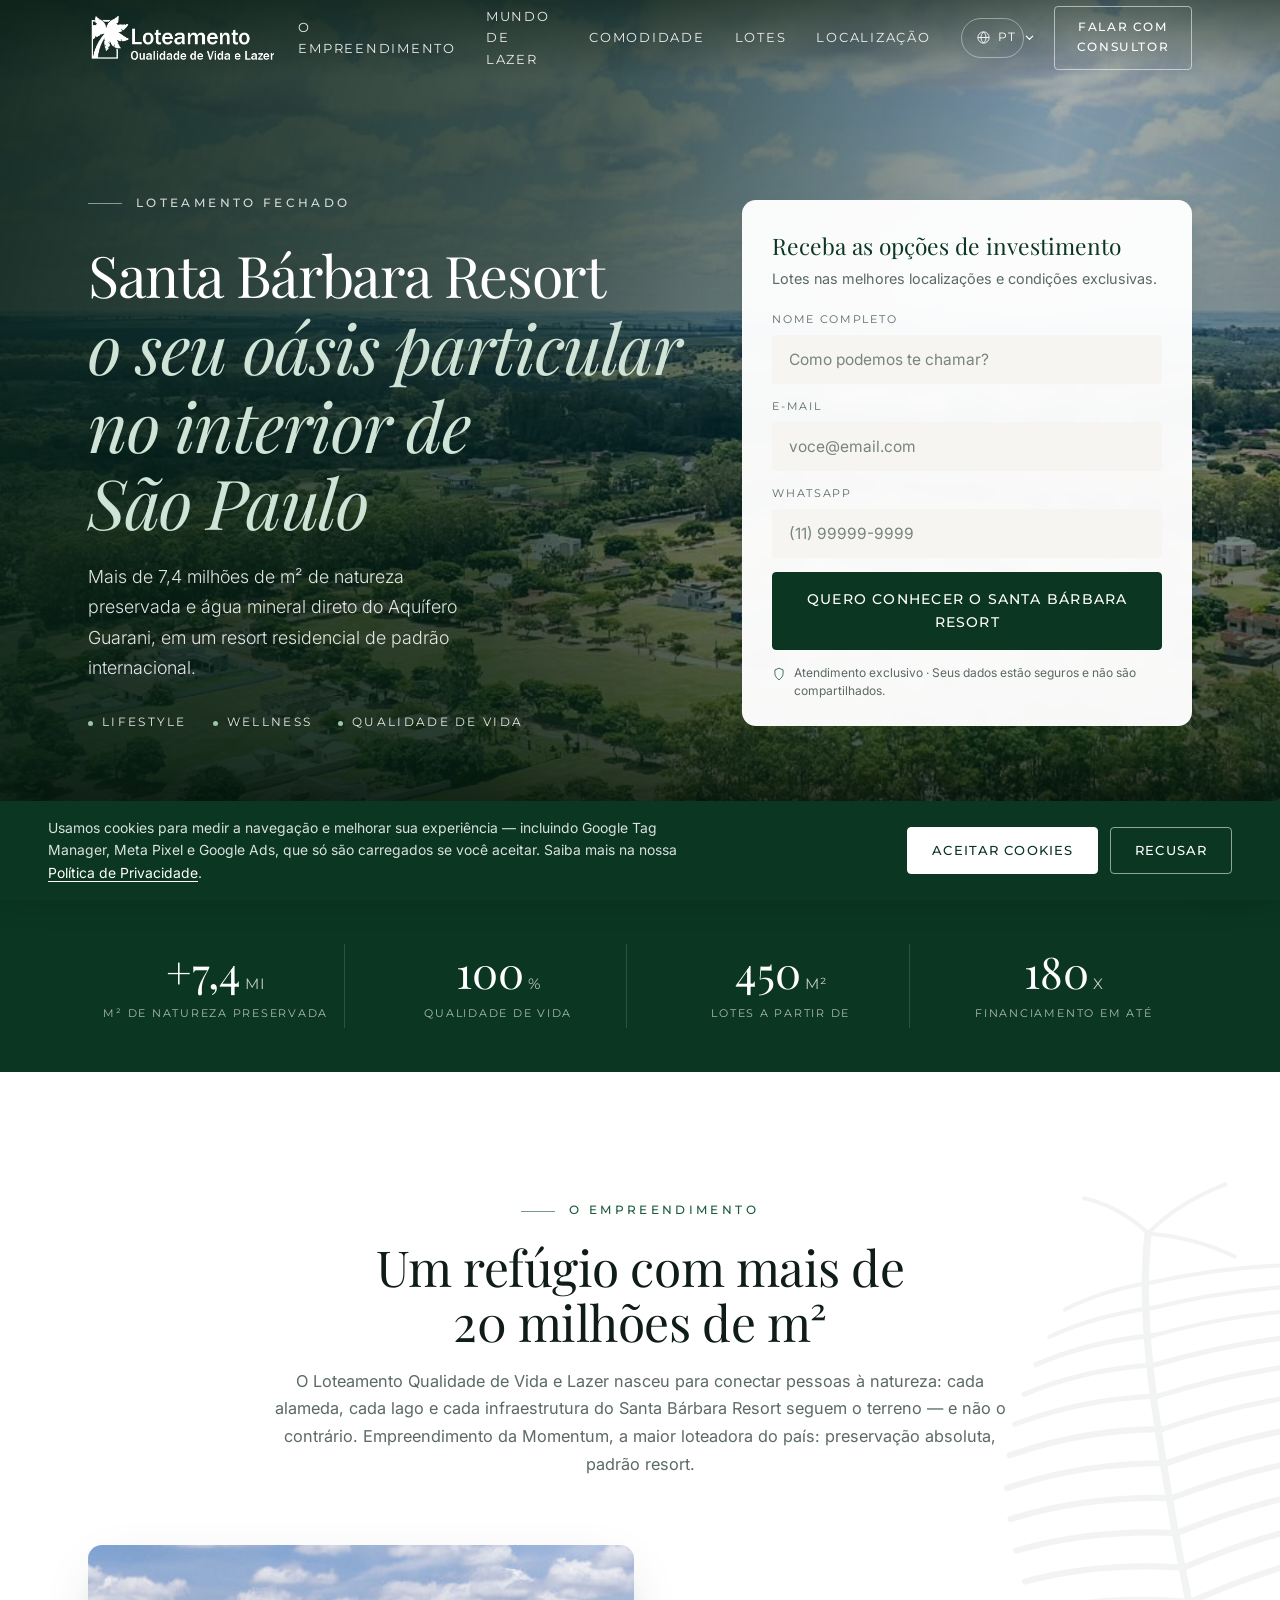
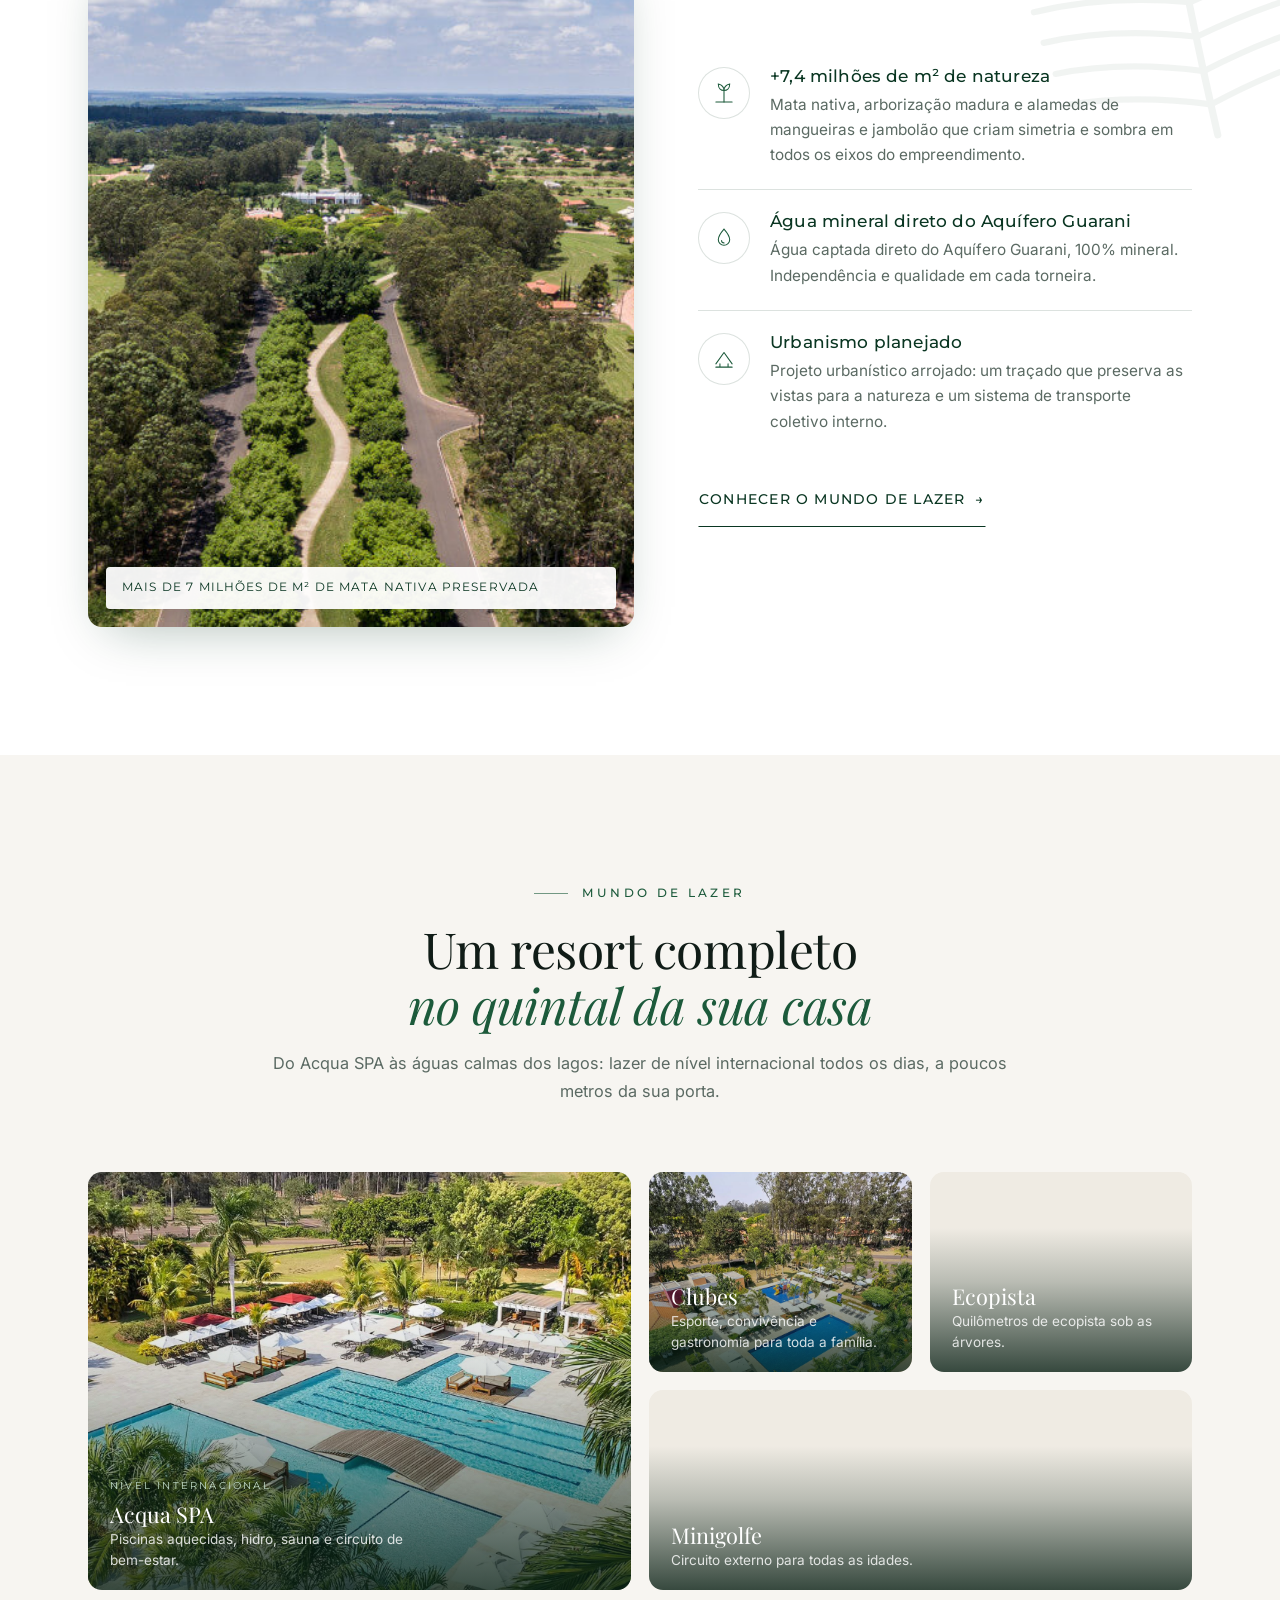
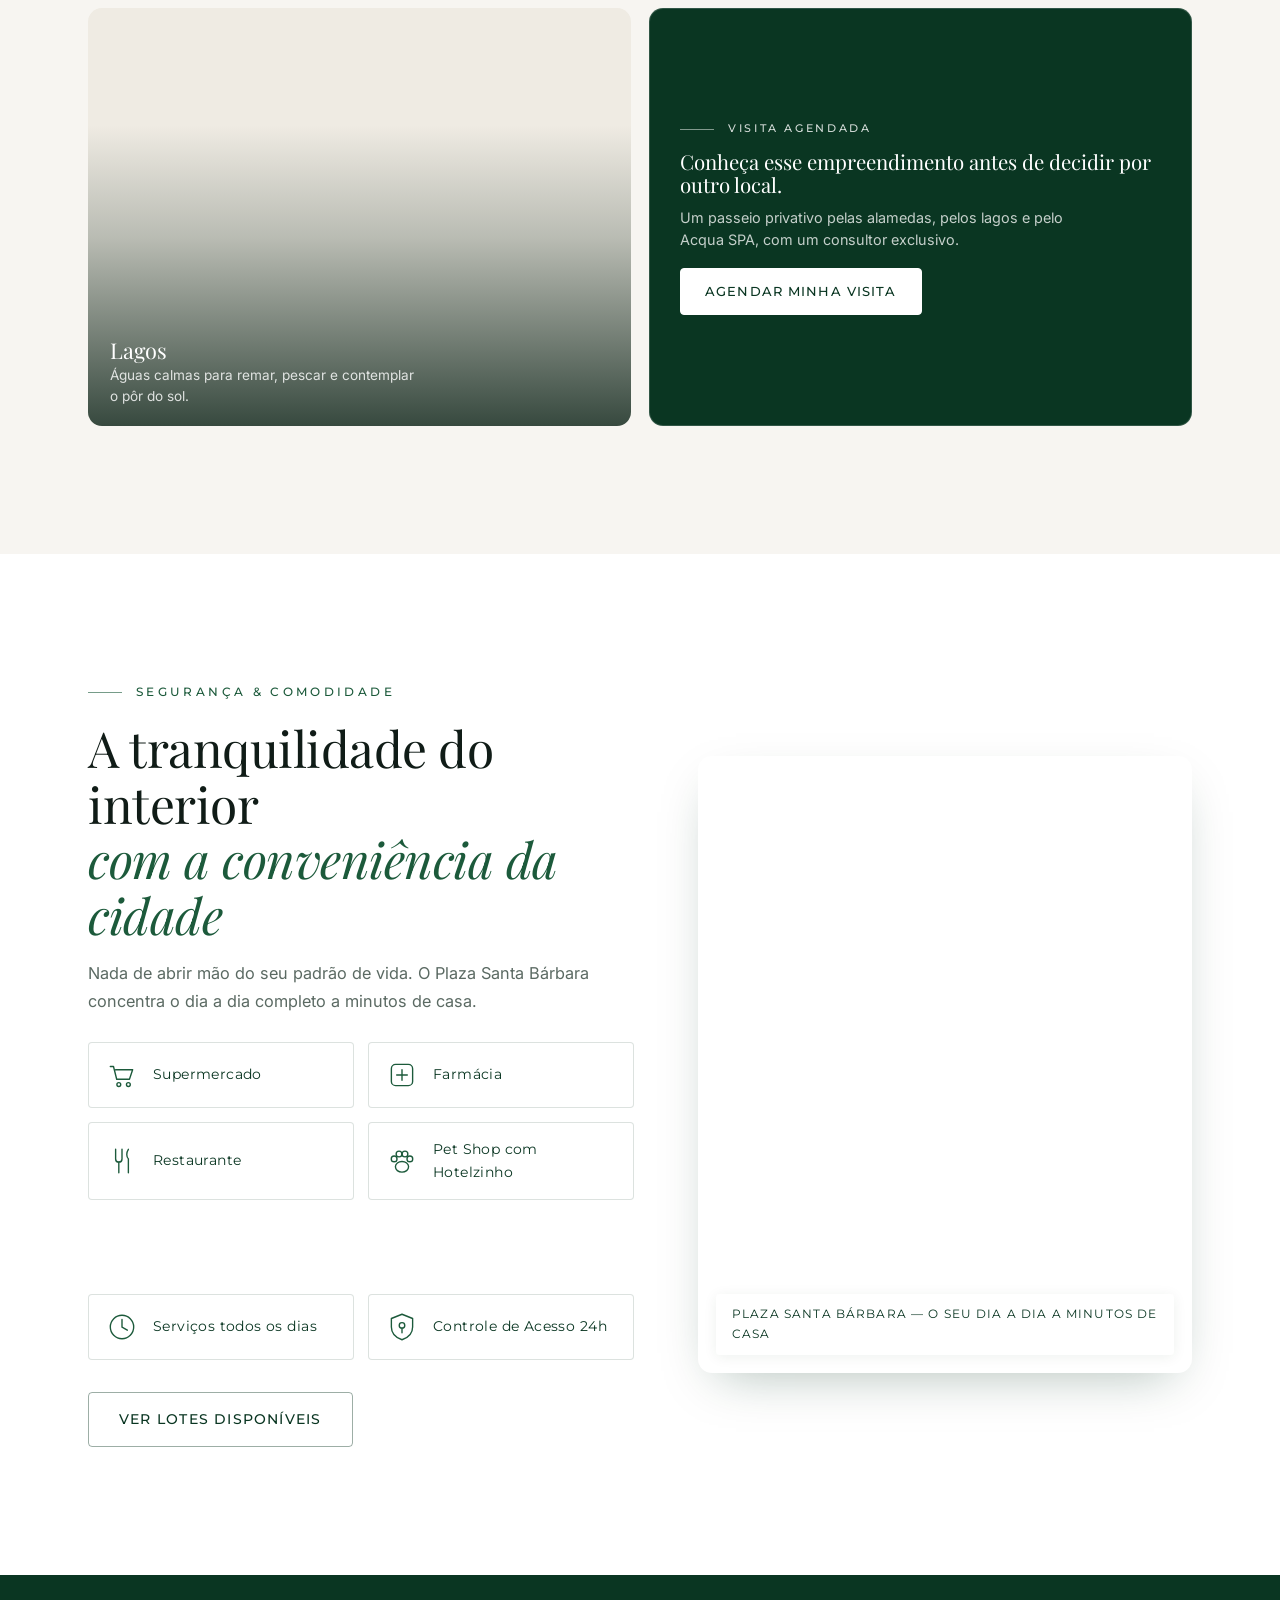
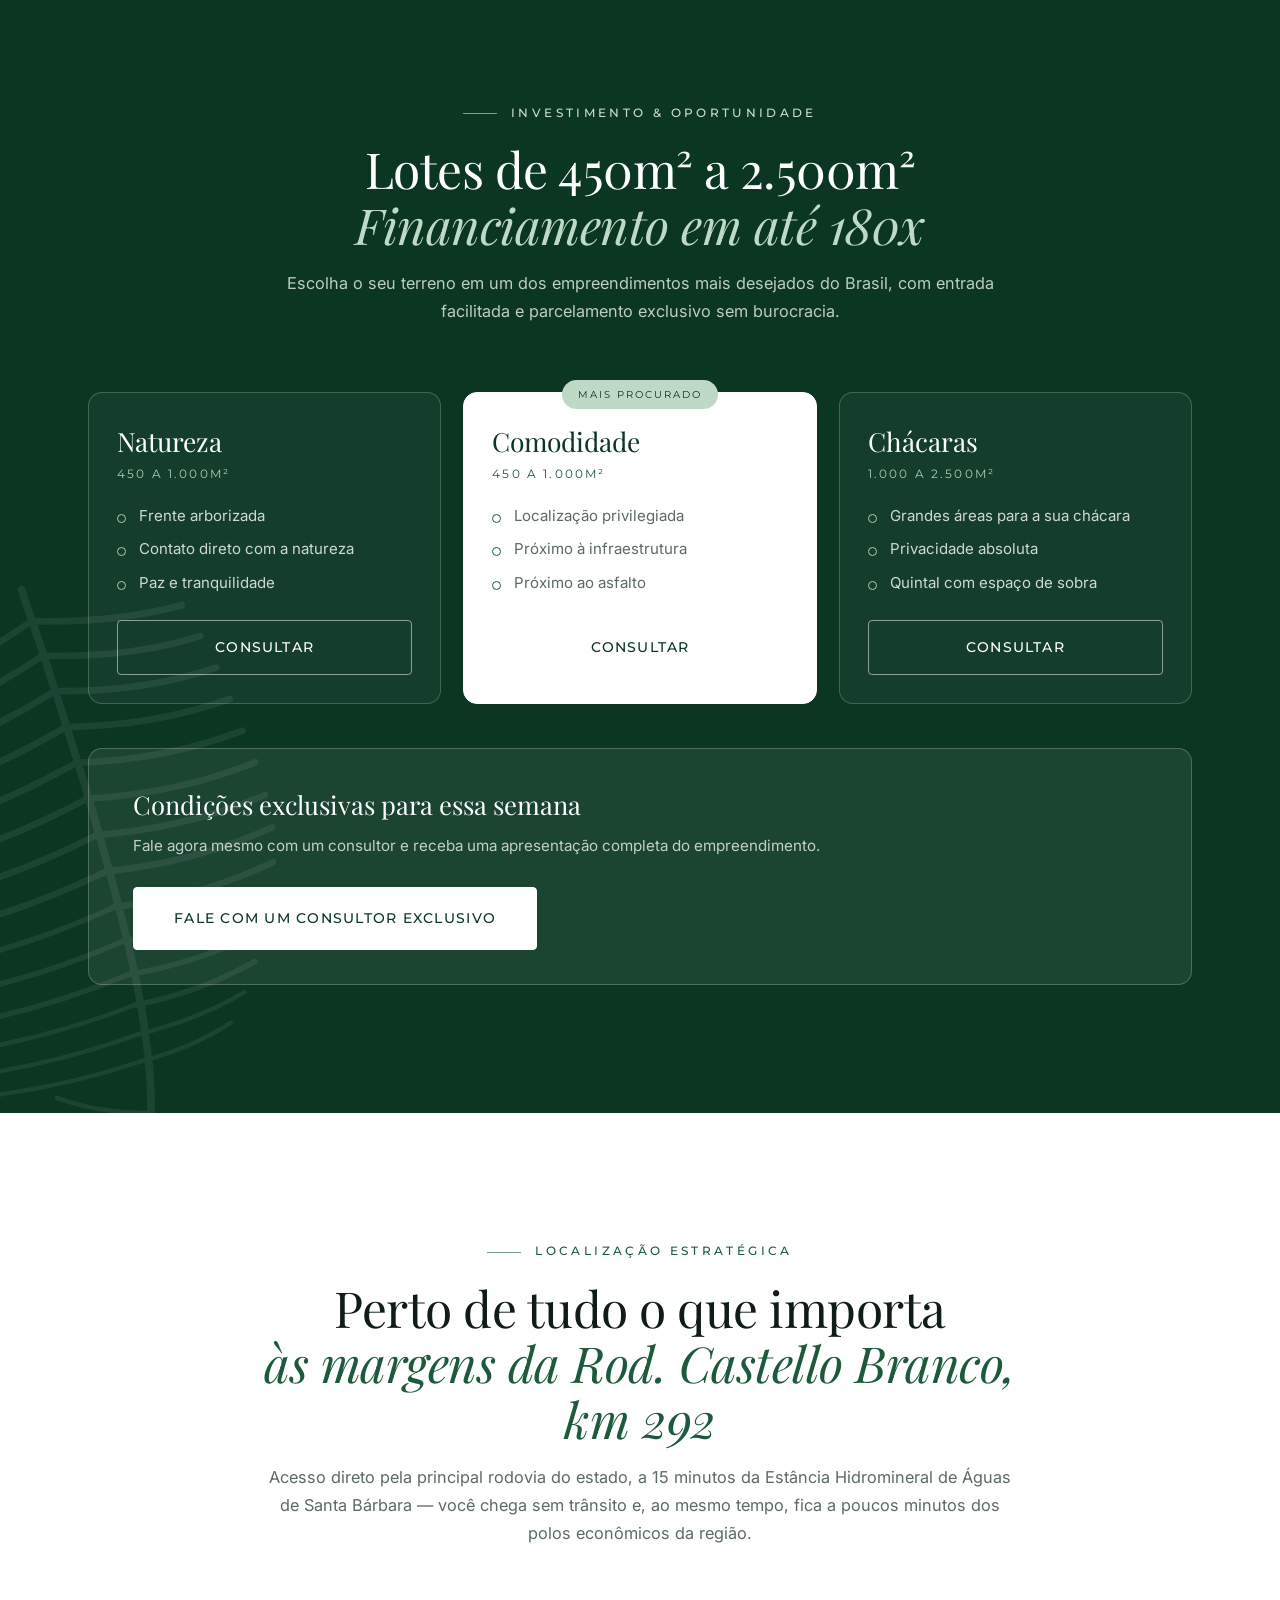
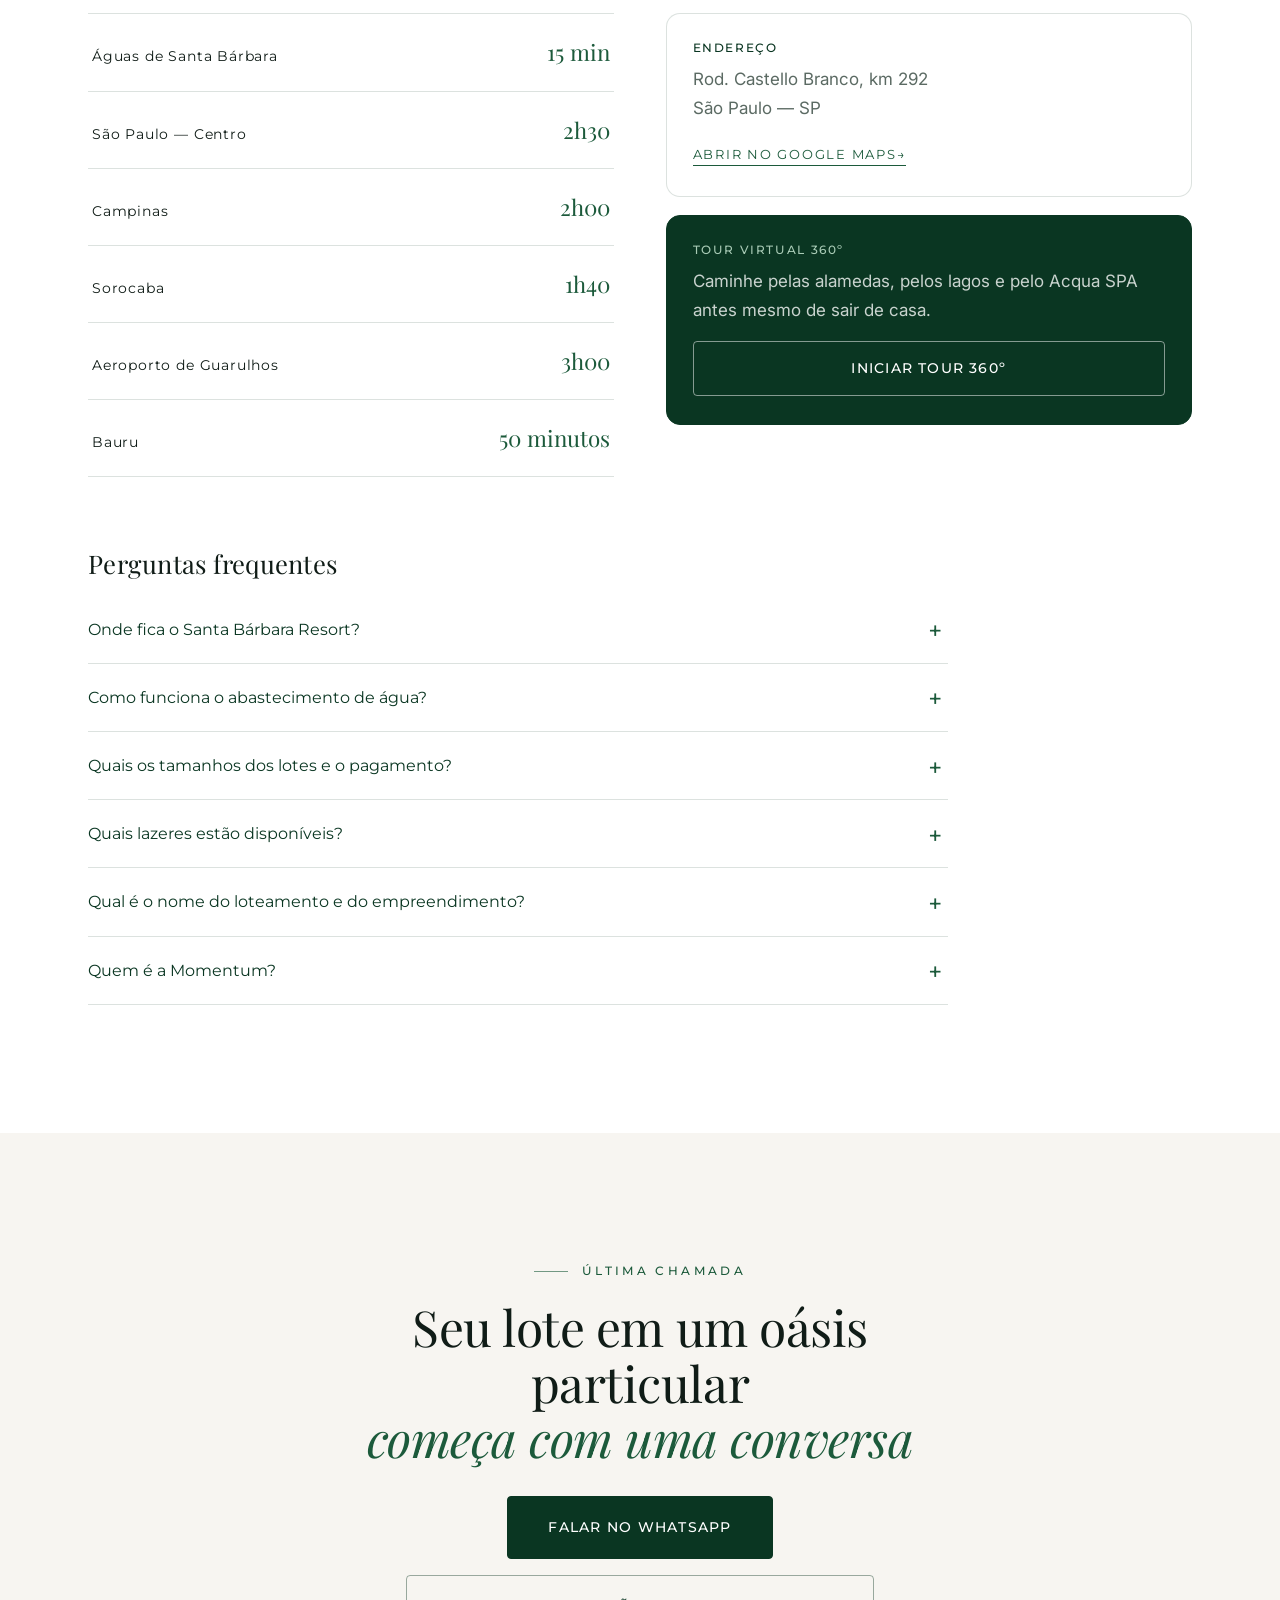
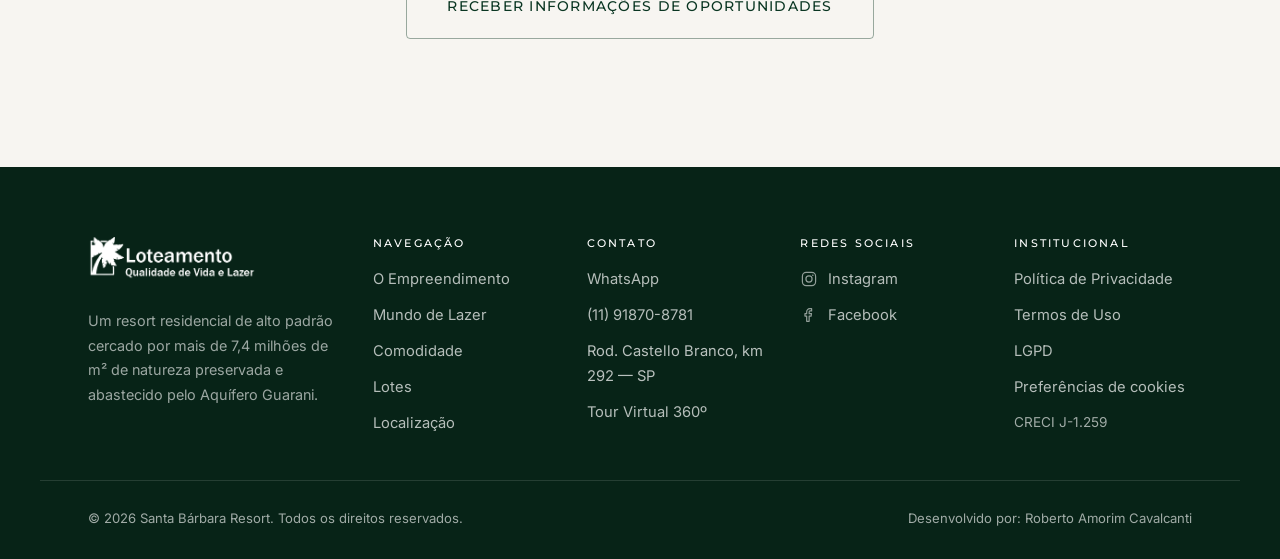
==== index.html @ 8d83e395 "rodape: remove link Momentum do footer Institucional + credito 'Desenvolvido por: Roberto Amorim Cav" ====
<!DOCTYPE html>
<html lang="pt-BR">
<head>
<meta charset="utf-8">
<meta name="google-site-verification" content="7moX2FB-44fGr3kd8h0SFE3veuL7b8ABTsSkatwmvpk">
<meta name="viewport" content="width=device-width, initial-scale=1, viewport-fit=cover">
<title>Santa Bárbara Resort | Loteamento Fechado em Águas de Santa Bárbara</title>
<meta name="description" content="Loteamento Qualidade de Vida e Lazer: 7,4 mi de m² de natureza, Acqua SPA e lotes de 450m² a 2.500m² em até 180x — a 15 min de Águas de Santa Bárbara.">
<meta name="keywords" content="Santa Bárbara Resort, Santa Bárbara Resort Residence, Momentum Empreendimentos, Momentum loteadora, Loteamento Qualidade de Vida e Lazer, Loteamento Qualidade e Lazer, loteamento em Águas de Santa Bárbara, Estância Hidromineral de Águas de Santa Bárbara, loteamento fechado de luxo, loteamento com resort, lotes 180x">
<meta name="author" content="Santa Bárbara Resort">
<meta name="robots" content="index, follow, max-image-preview:large">
<meta name="theme-color" content="#0A3622">
<link rel="canonical" href="https://loteamentoqualidadeelazer.com.br/">

<meta property="og:type" content="website">
<meta property="og:locale" content="pt_BR">
<meta property="og:site_name" content="Santa Bárbara Resort">
<meta property="og:title" content="Santa Bárbara Resort | O seu oásis particular a 2h30 de São Paulo">
<meta property="og:description" content="O Loteamento Qualidade de Vida e Lazer: 7,4 mi de m² de natureza, água do Aquífero Guarani, Acqua SPA e lotes em até 180x — a 15 min de Águas de Santa Bárbara.">
<meta property="og:url" content="https://loteamentoqualidadeelazer.com.br/">
<meta property="og:image" content="https://loteamentoqualidadeelazer.com.br/assets/img/fotos/og-capa.jpg?v=20261007e">
<meta name="twitter:card" content="summary_large_image">
<meta name="twitter:title" content="Santa Bárbara Resort | O seu oásis particular a 2h30 de São Paulo">
<meta name="twitter:description" content="Loteamento fechado de luxo com 7,4 mi de m², Aquífero Guarani e Acqua SPA — a 15 min de Águas de Santa Bárbara. Lotes em até 180x.">
<meta name="twitter:image" content="https://loteamentoqualidadeelazer.com.br/assets/img/fotos/og-capa.jpg?v=20261007e">

<link rel="icon" href="assets/img/favicon.png?v=20261007e" type="image/png" sizes="512x512">
<link rel="apple-touch-icon" href="assets/img/favicon.png?v=20261007e">

<link rel="preconnect" href="https://fonts.googleapis.com">
<link rel="preconnect" href="https://fonts.gstatic.com" crossorigin>
<link rel="preload" as="image" type="image/webp"
      href="assets/img/fotos/hero-poster.jpg"
      fetchpriority="high">
<link href="https://fonts.googleapis.com/css2?family=Inter:wght@300;400;500&family=Montserrat:wght@300;400;500;600&family=Playfair+Display:ital,wght@0,400;0,500;0,600;1,400&family=Tajawal:wght@400;500;700&display=swap" rel="stylesheet">
<link rel="stylesheet" href="assets/css/styles.css?v=20261007e">
<noscript><style>.reveal{opacity:1;transform:none}</style></noscript>

<script type="application/ld+json">
{
  "@context": "https://schema.org",
  "@type": "LocalBusiness",
  "additionalType": "https://schema.org/RealEstateAgent",
  "name": "Santa Bárbara Resort",
  "alternateName": ["Santa Bárbara Resort Residence", "Loteamento Qualidade de Vida e Lazer", "Loteamento Qualidade e Lazer"],
  "parentOrganization": { "@type": "Organization", "name": "Momentum", "url": "https://www.momentum.com.br/" },
  "description": "Loteamento Qualidade de Vida e Lazer — loteamento fechado de luxo com 7,4 milhões de m² de área verde, abastecimento de água pelo Aquífero Guarani, Acqua SPA, clubes, ecopista, minigolfe e lagos. Lotes de 450m² a 2.500m², a 15 min de Águas de Santa Bárbara.",
  "url": "https://loteamentoqualidadeelazer.com.br/",
  "image": "https://loteamentoqualidadeelazer.com.br/assets/img/fotos/og-capa.jpg?v=20261007e",
  "telephone": "+55-11-91870-8781",
  "priceRange": "$$$$",
  "address": {
    "@type": "PostalAddress",
    "streetAddress": "Rod. Castello Branco, km 292",
    "addressRegion": "SP",
    "addressCountry": "BR"
  },
  "areaServed": ["Águas de Santa Bárbara", "São Paulo", "Campinas", "Sorocaba", "Bauru"],
  "openingHours": "Mo-Su 08:00-18:00"
}
</script>
<script type="application/ld+json">
{
  "@context": "https://schema.org",
  "@type": "FAQPage",
  "mainEntity": [
    {
      "@type": "Question",
      "name": "Onde fica o Santa Bárbara Resort?",
      "acceptedAnswer": { "@type": "Answer", "text": "Às margens da Rod. Castello Branco, km 292, a 15 minutos da Estância Hidromineral de Águas de Santa Bárbara, com acesso direto pela rodovia e proximidade dos principais polos da região." }
    },
    {
      "@type": "Question",
      "name": "Como funciona o abastecimento de água?",
      "acceptedAnswer": { "@type": "Answer", "text": "Água mineral direto do Aquífero Guarani, com independência e qualidade garantidas." }
    },
    {
      "@type": "Question",
      "name": "Quais os tamanhos dos lotes e o pagamento?",
      "acceptedAnswer": { "@type": "Answer", "text": "Os lotes variam de 450m² a 2.500m², com financiamento em até 180 parcelas." }
    },
    {
      "@type": "Question",
      "name": "Quais lazeres estão disponíveis?",
      "acceptedAnswer": { "@type": "Answer", "text": "Acqua SPA de nível internacional, 3 clubes, ecopista, minigolfe, bike clube, lago para a prática de esportes náuticos, além da comodidade do Plaza Santa Bárbara com supermercado, farmácia, restaurante, pet shop, salão de beleza, confeitaria e controle de acesso 24h." }
    },
    {
      "@type": "Question",
      "name": "Qual é o nome do loteamento e do empreendimento?",
      "acceptedAnswer": { "@type": "Answer", "text": "O loteamento se chama Loteamento Qualidade de Vida e Lazer e o empreendimento é o Santa Bárbara Resort — também conhecido como Santa Bárbara Resort Residence — na região de Águas de Santa Bárbara." }
    },
    {
      "@type": "Question",
      "name": "Quem é a Momentum?",
      "acceptedAnswer": { "@type": "Answer", "text": "A Momentum é a maior loteadora do país e a proprietária do Santa Bárbara Resort. É ela quem administra o empreendimento, com o Sistema de Administração Momentum presente em todos os seus empreendimentos de lazer." }
    }
  ]
}
</script>
</head>

<body>
<a class="skip-link" href="#conteudo">Ir para o conteúdo</a>

<!-- ============================ HEADER ============================ -->
<header class="site-header" id="header">
  <div class="container header-inner">
    <a href="#home" class="brand" aria-label="Santa Bárbara Resort — início">
      <img class="brand-logo" src="assets/img/logo-lockup.png" width="720" height="170"
           alt="Loteamento Qualidade de Vida e Lazer" decoding="async">
    </a>

    <nav class="nav" id="nav" aria-label="Navegação principal">
      <a href="#empreendimento">O Empreendimento</a>
      <a href="#lazer">Mundo de Lazer</a>
      <a href="#comodidade">Comodidade</a>
      <a href="#lotes">Lotes</a>
      <a href="#localizacao">Localização</a>

      <!-- Seletor de idioma -->
      <div class="lang notranslate" id="langSwitch">
        <button class="lang-btn" id="langBtn" type="button" aria-haspopup="true" aria-expanded="false" aria-controls="langMenu" aria-label="PT — Idioma do site">
          <svg class="lang-globe" viewBox="0 0 24 24" fill="none" stroke="currentColor" stroke-width="1.4" aria-hidden="true">
            <circle cx="12" cy="12" r="9"/>
            <path d="M3 12h18"/>
            <path d="M12 3c2.7 2.7 4 5.7 4 9s-1.3 6.3-4 9c-2.7-2.7-4-5.7-4-9s1.3-6.3 4-9z"/>
          </svg>
          <span id="langCurrent">PT</span>
          <svg class="lang-caret" viewBox="0 0 12 12" fill="none" stroke="currentColor" stroke-width="1.4" stroke-linecap="round" stroke-linejoin="round" aria-hidden="true"><path d="M2.5 4.5 6 8l3.5-3.5"/></svg>
        </button>
        <ul class="lang-menu" id="langMenu" hidden>
          <li><button type="button" data-lang="pt" lang="pt-BR" aria-current="true">Português <small>PT</small></button></li>
          <li><button type="button" data-lang="en" lang="en">English <small>EN</small></button></li>
          <li><button type="button" data-lang="es" lang="es">Español <small>ES</small></button></li>
          <li><button type="button" data-lang="fr" lang="fr">Français <small>FR</small></button></li>
          <li><button type="button" data-lang="it" lang="it">Italiano <small>IT</small></button></li>
          <li><button type="button" data-lang="de" lang="de">Deutsch <small>DE</small></button></li>
          <li><button type="button" data-lang="ja" lang="ja">日本語 <small>JA</small></button></li>
          <li><button type="button" data-lang="zh-CN" lang="zh-CN">中文 <small>ZH</small></button></li>
          <li><button type="button" data-lang="ko" lang="ko">한국어 <small>KO</small></button></li>
          <li><button type="button" data-lang="ru" lang="ru">Русский <small>RU</small></button></li>
          <li><button type="button" data-lang="nl" lang="nl">Nederlands <small>NL</small></button></li>
          <li><button type="button" data-lang="ar" lang="ar">العربية <small>AR</small></button></li>
        </ul>
      </div>

      <a class="btn btn-outline nav-cta" data-cta="header_whatsapp" href="#formulario">Falar com Consultor</a>
    </nav>

    <button class="nav-toggle" id="navToggle" aria-label="Abrir menu" aria-expanded="false" aria-controls="nav">
      <span></span><span></span><span></span>
    </button>
  </div>
</header>

<main id="conteudo">

<!-- ============================ HERO ============================ -->
<section class="hero" id="home">
  <div class="hero-media" aria-hidden="true">
    <img class="hero-poster" id="heroPoster"
         src="assets/img/fotos/hero-poster.jpg"
         alt="" fetchpriority="high" width="1440" height="1440">
    <video class="hero-video" id="heroVideo" muted playsinline loop preload="none" tabindex="-1" aria-hidden="true"></video>
    <div class="hero-scrim"></div>
    <div class="palm-overlay palm-overlay--hero"></div>
  </div>

  <div class="container hero-inner">
    <div class="hero-copy reveal">
      <p class="eyebrow eyebrow-light">Loteamento fechado</p>
      <h1><small>Santa Bárbara Resort</small><br><em>o seu oásis particular<br>no interior de São&nbsp;Paulo</em></h1>
      <p class="hero-lead">
        Mais de 7,4 milhões de m² de natureza preservada e água mineral direto do Aquífero Guarani,
        em um resort residencial de padrão internacional.
      </p>
      <ul class="hero-highlights">
        <li>Lifestyle</li>
        <li>Wellness</li>
        <li>Qualidade de Vida</li>
      </ul>
    </div>

    <div class="hero-form-wrap reveal" id="formulario">
      <div class="lead-card">
        <p class="lead-card__title">Receba as opções de investimento</p>
        <p class="lead-card__sub">Lotes nas melhores localizações e condições exclusivas.</p>

        <form class="lead-form" id="leadForm" novalidate>
          <div class="field">
            <label for="nome">Nome completo</label>
            <input type="text" id="nome" name="nome" autocomplete="name" placeholder="Como podemos te chamar?" required>
            <span class="field-error" data-error-for="nome"></span>
          </div>

          <div class="field">
            <label for="email">E-mail</label>
            <input type="email" id="email" name="email" autocomplete="email" inputmode="email" placeholder="voce@email.com" required>
            <span class="field-error" data-error-for="email"></span>
          </div>

          <div class="field">
            <label for="whatsapp">WhatsApp</label>
            <input type="tel" id="whatsapp" name="whatsapp" autocomplete="tel" inputmode="numeric" placeholder="(11) 99999-9999" required>
            <span class="field-error" data-error-for="whatsapp"></span>
          </div>

          <button type="submit" class="btn btn-primary btn-block" data-cta="hero_form_submit">
            Quero conhecer o Santa Bárbara Resort
          </button>

          <p class="form-note">
            <svg viewBox="0 0 24 24" width="14" height="14" aria-hidden="true"><path d="M12 2l7 3v6c0 5-3 8-7 11-4-3-7-6-7-11V5l7-3z" fill="none" stroke="currentColor" stroke-width="1.4"/></svg>
            Atendimento exclusivo · Seus dados estão seguros e não são compartilhados.
          </p>

          <div class="form-success" id="formSuccess" hidden>
            <strong>Recebemos os seus dados.</strong>
            <span>Um consultor entrará em contato pelo WhatsApp em instantes.</span>
            <a class="btn btn-whats btn-block" id="successWhats" href="#" target="_blank" rel="noopener" data-cta="whatsapp_after_form">Falar agora no WhatsApp</a>
          </div>
        </form>
      </div>
    </div>
  </div>

  <a href="#numeros" class="scroll-cue" aria-label="Rolar para o conteúdo">
    <span></span>
  </a>
</section>

<!-- ============================ INDICADORES ============================ -->
<section class="strip" id="numeros" aria-label="Números do empreendimento">
  <div class="container">
    <ul class="strip-grid">
      <li class="reveal">
        <span class="strip-value"><span class="strip-prefix">+</span><span class="counter" data-count="7.4" data-decimals="1">0</span><small>mi</small></span>
        <span class="strip-label">m² de natureza preservada</span>
      </li>
      <li class="reveal">
        <span class="strip-value">100<small>%</small></span>
        <span class="strip-label">Qualidade de Vida</span>
      </li>
      <li class="reveal">
        <span class="strip-value">450<small>m²</small></span>
        <span class="strip-label">Lotes a partir de</span>
      </li>
      <li class="reveal">
        <span class="strip-value">180<small>x</small></span>
        <span class="strip-label">Financiamento em até</span>
      </li>
    </ul>
  </div>
</section>

<!-- ============================ DOBRA 2 — O EMPREENDIMENTO ============================ -->
<section class="section" id="empreendimento">
  <div class="palm-overlay palm-overlay--right" aria-hidden="true"></div>
  <div class="container">
    <header class="section-head reveal">
      <p class="eyebrow">O Empreendimento</p>
      <h2>Um refúgio com mais de<br>20&nbsp;milhões&nbsp;de&nbsp;m²</h2>
      <p class="section-lead">
        O Loteamento Qualidade de Vida e Lazer nasceu para conectar pessoas à natureza:
        cada alameda, cada lago e cada infraestrutura do Santa Bárbara Resort seguem o
        terreno — e não o contrário. Empreendimento da Momentum, a maior loteadora do
        país: preservação absoluta, padrão resort.
      </p>
    </header>

    <div class="split">
      <figure class="split-media reveal">
        <img src="assets/img/fotos/floresta.jpg"
             alt="Vista aérea da floresta tropical que cerca o loteamento Santa Bárbara Resort"
             loading="lazy" decoding="async" width="1080" height="540">
        <figcaption>Mais de 7 milhões de m² de mata nativa preservada</figcaption>
      </figure>

      <div class="split-body">
        <article class="feature reveal">
          <span class="feature-icon" aria-hidden="true">
            <svg viewBox="0 0 32 32"><path d="M16 27V13M16 13c0-4-3-7-7-8 0 5 3 8 7 8zm0 0c0-4 3-7 7-8 0 5-3 8-7 8z" fill="none" stroke="currentColor" stroke-width="1.3" stroke-linecap="round"/><path d="M6 27h20" fill="none" stroke="currentColor" stroke-width="1.3" stroke-linecap="round"/></svg>
          </span>
          <div>
            <h3>+7,4 milhões de m² de natureza</h3>
            <p>Mata nativa, arborização madura e alamedas de mangueiras e jambolão que criam simetria e sombra em todos os eixos do empreendimento.</p>
          </div>
        </article>

        <article class="feature reveal">
          <span class="feature-icon" aria-hidden="true">
            <svg viewBox="0 0 32 32"><path d="M16 5s7 8 7 13a7 7 0 11-14 0c0-5 7-13 7-13z" fill="none" stroke="currentColor" stroke-width="1.3"/><path d="M13 19a3 3 0 003 3" fill="none" stroke="currentColor" stroke-width="1.3" stroke-linecap="round"/></svg>
          </span>
          <div>
            <h3>Água mineral direto do Aquífero Guarani</h3>
            <p>Água captada direto do Aquífero Guarani, 100% mineral. Independência e qualidade em cada torneira.</p>
          </div>
        </article>

        <article class="feature reveal">
          <span class="feature-icon" aria-hidden="true">
            <svg viewBox="0 0 32 32"><path d="M6 22l10-14 10 14" fill="none" stroke="currentColor" stroke-width="1.3" stroke-linecap="round" stroke-linejoin="round"/><path d="M6 26h20M11 22v4M21 22v4" fill="none" stroke="currentColor" stroke-width="1.3" stroke-linecap="round"/></svg>
          </span>
          <div>
            <h3>Urbanismo planejado</h3>
            <p>Projeto urbanístico arrojado: um traçado que preserva as vistas para a natureza e um sistema de transporte coletivo interno.</p>
          </div>
        </article>

        <a class="btn btn-ghost" href="#lazer" data-cta="empreendimento_lazer">Conhecer o mundo de lazer</a>
      </div>
    </div>
  </div>
</section>

<!-- ============================ DOBRA 3 — MUNDO DE LAZER ============================ -->
<section class="section section--tint" id="lazer">
  <div class="container">
    <header class="section-head reveal">
      <p class="eyebrow">Mundo de Lazer</p>
      <h2>Um resort completo<br><em>no quintal da sua casa</em></h2>
      <p class="section-lead">
        Do Acqua SPA às águas calmas dos lagos: lazer de nível internacional todos os dias,
        a poucos metros da sua porta.
      </p>
    </header>

    <div class="gallery" id="gallery" role="list">
      <figure class="gallery-item gallery-item--hero reveal" role="listitem" data-lightbox>
        <img src="assets/img/fotos/acqua-spa.jpg"
             alt="Acqua SPA com piscina coberta e espreguiçadeiras de padrão internacional"
             loading="lazy" decoding="async" width="1440" height="1440">
        <figcaption>
          <span class="gallery-tag">Nível internacional</span>
          <span class="gallery-title">Acqua SPA</span>
          <span class="gallery-desc">Piscinas aquecidas, hidro, sauna e circuito de bem-estar.</span>
        </figcaption>
      </figure>

      <figure class="gallery-item reveal" role="listitem" data-lightbox>
        <img src="assets/img/fotos/clube.jpg"
             alt="Clube contemporâneo inserido na verdejante vegetação do residencial"
             loading="lazy" decoding="async" width="1440" height="1440">
        <figcaption>
          <span class="gallery-title">Clubes</span>
          <span class="gallery-desc">Esporte, convivência e gastronomia para toda a família.</span>
        </figcaption>
      </figure>

      <figure class="gallery-item reveal" role="listitem" data-lightbox>
        <img src="assets/img/fotos/ecopista.jpg"
             alt="Ciclista na ecopista arborizada que percorre o loteamento"
             loading="lazy" decoding="async" width="1440" height="1440">
        <figcaption>
          <span class="gallery-title">Ecopista</span>
          <span class="gallery-desc">Quilômetros de ecopista sob as árvores.</span>
        </figcaption>
      </figure>

      <figure class="gallery-item gallery-item--wide reveal" role="listitem" data-lightbox>
        <img src="assets/img/fotos/minigolfe.jpg"
             alt="Vista aérea do campo de minigolfe em meio ao gramado"
             loading="lazy" decoding="async" width="1440" height="1440">
        <figcaption>
          <span class="gallery-title">Minigolfe</span>
          <span class="gallery-desc">Circuito externo para todas as idades.</span>
        </figcaption>
      </figure>

      <figure class="gallery-item gallery-item--wide gallery-item--tall reveal" role="listitem" data-lightbox>
        <img src="assets/img/fotos/lagos.jpg"
             alt="Pôr do sol refletido sobre o lago do empreendimento"
             loading="lazy" decoding="async" width="1000" height="749">
        <figcaption>
          <span class="gallery-title">Lagos</span>
          <span class="gallery-desc">Águas calmas para remar, pescar e contemplar o pôr do sol.</span>
        </figcaption>
      </figure>

      <div class="gallery-item gallery-item--wide gallery-item--tall gallery-card reveal" role="listitem">
        <p class="eyebrow eyebrow-light">Visita agendada</p>
        <p class="gallery-card__title">Conheça esse empreendimento antes de decidir por outro local.</p>
        <p class="gallery-card__text">Um passeio privativo pelas alamedas, pelos lagos e pelo Acqua SPA, com um consultor exclusivo.</p>
        <a class="btn btn-light" href="#formulario" data-cta="galeria_agendar_visita">Agendar minha visita</a>
      </div>
    </div>

    <p class="gallery-hint" aria-hidden="true">Deslize para explorar →</p>
  </div>
</section>

<!-- ============================ DOBRA 4 — SEGURANÇA E COMODIDADE ============================ -->
<section class="section" id="comodidade">
  <div class="container">
    <div class="split split--reverse">
      <div class="split-body">
        <header class="section-head section-head--left reveal">
          <p class="eyebrow">Segurança &amp; Comodidade</p>
          <h2>A tranquilidade do interior<br><em>com a conveniência da cidade</em></h2>
          <p class="section-lead">
            Nada de abrir mão do seu padrão de vida. O Plaza Santa Bárbara concentra o dia a dia
            completo a minutos de casa.
          </p>
        </header>

        <ul class="amenities">
          <li class="reveal">
            <span class="amenity-icon" aria-hidden="true"><svg viewBox="0 0 32 32"><path d="M5 8h3l3 12h12l3-9H10" fill="none" stroke="currentColor" stroke-width="1.3" stroke-linecap="round" stroke-linejoin="round"/><circle cx="13" cy="25" r="1.8" fill="none" stroke="currentColor" stroke-width="1.3"/><circle cx="22" cy="25" r="1.8" fill="none" stroke="currentColor" stroke-width="1.3"/></svg></span>
            <span>Supermercado</span>
          </li>
          <li class="reveal">
            <span class="amenity-icon" aria-hidden="true"><svg viewBox="0 0 32 32"><rect x="6" y="6" width="20" height="20" rx="4" fill="none" stroke="currentColor" stroke-width="1.3"/><path d="M16 11v10M11 16h10" fill="none" stroke="currentColor" stroke-width="1.3" stroke-linecap="round"/></svg></span>
            <span>Farmácia</span>
          </li>
          <li class="reveal">
            <span class="amenity-icon" aria-hidden="true"><svg viewBox="0 0 32 32"><path d="M10 5v9a3 3 0 006 0V5M13 17v10M22 5c-2 3-2 7 0 9v13" fill="none" stroke="currentColor" stroke-width="1.3" stroke-linecap="round"/></svg></span>
            <span>Restaurante</span>
          </li>
          <li class="reveal">
            <span class="amenity-icon" aria-hidden="true"><svg viewBox="0 0 32 32"><ellipse cx="16" cy="21.5" rx="6.2" ry="5" fill="none" stroke="currentColor" stroke-width="1.3"/><circle cx="8.6" cy="14" r="2.7" fill="none" stroke="currentColor" stroke-width="1.3"/><circle cx="13.2" cy="9.4" r="2.7" fill="none" stroke="currentColor" stroke-width="1.3"/><circle cx="18.8" cy="9.4" r="2.7" fill="none" stroke="currentColor" stroke-width="1.3"/><circle cx="23.4" cy="14" r="2.7" fill="none" stroke="currentColor" stroke-width="1.3"/></svg></span>
            <span>Pet Shop com Hotelzinho</span>
          </li>
          <li class="reveal">
            <span class="amenity-icon" aria-hidden="true"><svg viewBox="0 0 32 32"><circle cx="8.5" cy="23" r="3.2" fill="none" stroke="currentColor" stroke-width="1.3"/><circle cx="23.5" cy="23" r="3.2" fill="none" stroke="currentColor" stroke-width="1.3"/><path d="M10.8 20.7L24.5 5.5M21.2 20.7L7.5 5.5" fill="none" stroke="currentColor" stroke-width="1.3" stroke-linecap="round"/></svg></span>
            <span>Salão de Beleza</span>
          </li>
          <li class="reveal">
            <span class="amenity-icon" aria-hidden="true"><svg viewBox="0 0 32 32"><path d="M8.5 15h15l-2 11h-11l-2-11z" fill="none" stroke="currentColor" stroke-width="1.3" stroke-linejoin="round"/><path d="M8 15c0-4.4 3.6-8 8-8s8 3.6 8 8" fill="none" stroke="currentColor" stroke-width="1.3"/><path d="M16 7V4.5" fill="none" stroke="currentColor" stroke-width="1.3" stroke-linecap="round"/></svg></span>
            <span>Confeitaria</span>
          </li>
          <li class="reveal">
            <span class="amenity-icon" aria-hidden="true"><svg viewBox="0 0 32 32"><circle cx="16" cy="16" r="11" fill="none" stroke="currentColor" stroke-width="1.3"/><path d="M16 9v7l5 3" fill="none" stroke="currentColor" stroke-width="1.3" stroke-linecap="round"/></svg></span>
            <span>Serviços todos os dias</span>
          </li>
          <li class="reveal">
            <span class="amenity-icon" aria-hidden="true"><svg viewBox="0 0 32 32"><path d="M16 4l10 4v8c0 6-4 10-10 12-6-2-10-6-10-12V8l10-4z" fill="none" stroke="currentColor" stroke-width="1.3" stroke-linejoin="round"/><circle cx="16" cy="14.5" r="2.6" fill="none" stroke="currentColor" stroke-width="1.3"/><path d="M16 17v4.5" fill="none" stroke="currentColor" stroke-width="1.3" stroke-linecap="round"/></svg></span>
            <span>Controle de Acesso 24h</span>
          </li>
        </ul>

        <a class="btn btn-outline-dark" href="#lotes" data-cta="comodidade_lotes">Ver lotes disponíveis</a>
      </div>

      <figure class="split-media reveal">
        <img src="assets/img/fotos/plaza.jpg"
             alt="Corredor de supermercado do Plaza Santa Bárbara com produtos frescos"
             loading="lazy" decoding="async" width="1440" height="1440">
        <figcaption>Plaza Santa Bárbara — o seu dia a dia a minutos de casa</figcaption>
      </figure>
    </div>
  </div>
</section>

<!-- ============================ DOBRA 5 — INVESTIMENTO ============================ -->
<section class="section section--dark" id="lotes">
  <div class="palm-overlay palm-overlay--left" aria-hidden="true"></div>
  <div class="container">
    <header class="section-head reveal">
      <p class="eyebrow eyebrow-light">Investimento &amp; Oportunidade</p>
      <h2 class="on-dark">Lotes de 450m² a 2.500m²<br><em>Financiamento em até 180x</em></h2>
      <p class="section-lead on-dark-muted">
        Escolha o seu terreno em um dos empreendimentos mais desejados do Brasil, com entrada facilitada e
        parcelamento exclusivo sem burocracia.
      </p>
    </header>

    <div class="plans">
      <article class="plan reveal">
        <h3>Natureza</h3>
        <p class="plan-size">450 a 1.000m²</p>
        <ul>
          <li>Frente arborizada</li>
          <li>Contato direto com a natureza</li>
          <li>Paz e tranquilidade</li>
        </ul>
        <a class="btn btn-outline-light btn-block" href="#formulario" data-cta="plano_jardim">Consultar</a>
      </article>

      <article class="plan plan--featured reveal">
        <span class="plan-badge">Mais procurado</span>
        <h3>Comodidade</h3>
        <p class="plan-size">450 a 1.000m²</p>
        <ul>
          <li>Localização privilegiada</li>
          <li>Próximo à infraestrutura</li>
          <li>Próximo ao asfalto</li>
        </ul>
        <a class="btn btn-light btn-block" href="#formulario" data-cta="plano_vista_lago">Consultar</a>
      </article>

      <article class="plan reveal">
        <h3>Chácaras</h3>
        <p class="plan-size">1.000 a 2.500m²</p>
        <ul>
          <li>Grandes áreas para a sua chácara</li>
          <li>Privacidade absoluta</li>
          <li>Quintal com espaço de sobra</li>
        </ul>
        <a class="btn btn-outline-light btn-block" href="#formulario" data-cta="plano_reserve">Consultar</a>
      </article>
    </div>

    <div class="cta-banner reveal">
      <div>
        <p class="cta-banner__title">Condições exclusivas para essa semana</p>
        <p class="cta-banner__sub">Fale agora mesmo com um consultor e receba uma apresentação completa do empreendimento.</p>
      </div>
      <a class="btn btn-light btn-lg" id="ctaMain" href="#" target="_blank" rel="noopener" data-cta="cta_principal_whatsapp">
        Fale com um consultor exclusivo
      </a>
    </div>
  </div>
</section>

<!-- ============================ DOBRA 6 — LOCALIZAÇÃO ============================ -->
<section class="section" id="localizacao">
  <div class="container">
    <header class="section-head reveal">
      <p class="eyebrow">Localização Estratégica</p>
      <h2>Perto de tudo o que importa<br><em>às margens da Rod. Castello Branco, km 292</em></h2>
      <p class="section-lead">
        Acesso direto pela principal rodovia do estado, a 15 minutos da Estância
        Hidromineral de Águas de Santa Bárbara — você chega sem trânsito e,
        ao mesmo tempo, fica a poucos minutos dos polos econômicos da região.
      </p>
    </header>

    <div class="location-grid">
      <ul class="distances reveal">
        <li><span>Águas de Santa Bárbara</span><strong>15 min</strong></li>
        <li><span>São Paulo — Centro</span><strong>2h30</strong></li>
        <li><span>Campinas</span><strong>2h00</strong></li>
        <li><span>Sorocaba</span><strong>1h40</strong></li>
        <li><span>Aeroporto de Guarulhos</span><strong>3h00</strong></li>
        <li><span>Bauru</span><strong>50 minutos</strong></li>
      </ul>

      <div class="location-cards">
        <article class="info-card reveal">
          <h3>Endereço</h3>
          <p>Rod. Castello Branco, km 292<br>São Paulo — SP</p>
          <a class="link-arrow" id="mapLink" href="https://maps.app.goo.gl/KKqPnraayzqwx1uS8" target="_blank" rel="noopener" data-cta="mapa">Abrir no Google Maps</a>
        </article>

        <article class="info-card info-card--accent reveal">
          <h3>Tour Virtual 360º</h3>
          <p>Caminhe pelas alamedas, pelos lagos e pelo Acqua SPA antes mesmo de sair de casa.</p>
          <a class="btn btn-outline-light btn-block" id="tourLink" href="#" data-cta="tour_360">Iniciar Tour 360º</a>
        </article>
      </div>
    </div>

    <!-- FAQ -->
    <div class="faq reveal">
      <h3 class="faq-title">Perguntas frequentes</h3>
      <details>
        <summary>Onde fica o Santa Bárbara Resort?</summary>
        <p>Às margens da Rod. Castello Branco, km 292, a 15 minutos da Estância Hidromineral de Águas de Santa Bárbara, com acesso direto pela rodovia e proximidade dos principais polos da região.</p>
      </details>
      <details>
        <summary>Como funciona o abastecimento de água?</summary>
        <p>Água mineral direto do Aquífero Guarani, com independência e qualidade garantidas.</p>
      </details>
      <details>
        <summary>Quais os tamanhos dos lotes e o pagamento?</summary>
        <p>Os lotes variam de 450m² a 2.500m², com financiamento em até 180 parcelas.</p>
      </details>
      <details>
        <summary>Quais lazeres estão disponíveis?</summary>
        <p>Acqua SPA de nível internacional, 3 clubes, ecopista, minigolfe, bike clube, lago para a prática de esportes náuticos, além da comodidade do Plaza Santa Bárbara com supermercado, farmácia, restaurante, pet shop, salão de beleza, confeitaria e controle de acesso 24h.</p>
      </details>
      <details>
        <summary>Qual é o nome do loteamento e do empreendimento?</summary>
        <p>O loteamento se chama Loteamento Qualidade de Vida e Lazer e o empreendimento é o Santa Bárbara Resort — também conhecido como Santa Bárbara Resort Residence — na região de Águas de Santa Bárbara.</p>
      </details>
      <details>
        <summary>Quem é a Momentum?</summary>
        <p>A Momentum é a maior loteadora do país e a proprietária do Santa Bárbara Resort. É ela quem administra o empreendimento, com o Sistema de Administração Momentum presente em todos os seus empreendimentos de lazer.</p>
      </details>
    </div>
  </div>
</section>

<!-- ============================ CHAMADA FINAL ============================ -->
<section class="section section--tint final-cta">
  <div class="container final-cta__inner reveal">
    <p class="eyebrow">Última chamada</p>
    <h2>Seu lote em um oásis particular<br><em>começa com uma conversa</em></h2>
    <div class="final-cta__actions">
      <a class="btn btn-primary btn-lg" id="ctaFooter" href="#" target="_blank" rel="noopener" data-cta="cta_rodape_whatsapp">Falar no WhatsApp</a>
      <a class="btn btn-outline-dark btn-lg" href="#formulario" data-cta="cta_rodape_form">Receber informações de oportunidades</a>
    </div>
  </div>
</section>

</main>

<!-- ============================ RODAPÉ ============================ -->
<footer class="site-footer">
  <div class="container footer-grid">
    <div class="footer-brand">
      <img class="footer-logo" src="assets/img/logo-footer.png" width="840" height="234"
           alt="Loteamento Qualidade de Vida e Lazer" loading="lazy" decoding="async">
      <p>Um resort residencial de alto padrão cercado por mais de 7,4 milhões de m² de natureza preservada e abastecido pelo Aquífero Guarani.</p>
    </div>

    <div class="footer-col">
      <h3>Navegação</h3>
      <a href="#empreendimento">O Empreendimento</a>
      <a href="#lazer">Mundo de Lazer</a>
      <a href="#comodidade">Comodidade</a>
      <a href="#lotes">Lotes</a>
      <a href="#localizacao">Localização</a>
    </div>

    <div class="footer-col">
      <h3>Contato</h3>
      <a id="footerWhats" href="https://wa.me/message/LN5PZJ64LTILC1" target="_blank" rel="noopener" data-cta="rodape_whatsapp">WhatsApp</a>
      <a id="footerPhone" href="tel:+5511918708781">(11) 91870-8781</a>
      <span>Rod. Castello Branco, km 292 — SP</span>
      <a id="footerTour" href="#" data-cta="rodape_tour">Tour Virtual 360º</a>
    </div>

    <div class="footer-col footer-col--social">
      <h3>Redes Sociais</h3>
      <a class="social-link" href="https://www.instagram.com/loteamentoqualidadeelazer/" target="_blank" rel="noopener" data-cta="rodape_instagram" aria-label="Instagram do Santa Bárbara Resort">
        <svg viewBox="0 0 24 24" fill="none" stroke="currentColor" stroke-width="1.6" stroke-linecap="round" aria-hidden="true">
          <rect x="3.2" y="3.2" width="17.6" height="17.6" rx="5"/>
          <circle cx="12" cy="12" r="4.1"/>
          <circle cx="17.1" cy="6.9" r="1.05" fill="currentColor" stroke="none"/>
        </svg>
        <span>Instagram</span>
      </a>
      <a class="social-link" href="https://www.facebook.com/loteamentoqualidadedevidaelazer/" target="_blank" rel="noopener" data-cta="rodape_facebook" aria-label="Facebook do Santa Bárbara Resort">
        <svg viewBox="0 0 24 24" fill="none" stroke="currentColor" stroke-width="1.6" stroke-linejoin="round" aria-hidden="true">
          <path d="M15.5 3.6h-2.6a4 4 0 00-4 4V10.2H6.6v3.2h2.3v7h3.3v-7h2.6l.5-3.2h-3.1V7.8c0-.7.5-1.2 1.2-1.2h2.1V3.6z"/>
        </svg>
        <span>Facebook</span>
      </a>
    </div>

    <div class="footer-col footer-col--legal">
      <h3>Institucional</h3>
      <a href="politica-de-privacidade.html" target="_blank" rel="noopener" data-cta="rodape_privacidade">Política de Privacidade</a>
      <a href="termos-de-uso.html" target="_blank" rel="noopener" data-cta="rodape_termos">Termos de Uso</a>
      <a href="lgpd.html" target="_blank" rel="noopener" data-cta="rodape_lgpd">LGPD</a>
      <a href="#" id="cookiePrefs" data-cta="rodape_cookies">Preferências de cookies</a>
      <span class="creci">CRECI J-1.259</span>
    </div>
  </div>

  <div class="container footer-bottom">
    <p>© <span id="year">2026</span> Santa Bárbara Resort. Todos os direitos reservados.</p>
    <p>Desenvolvido por: Roberto Amorim Cavalcanti</p>
  </div>
</footer>

<!-- ============================ WHATSAPP FLUTUANTE ============================ -->
<a class="whats-float" id="whatsFloat" href="#" target="_blank" rel="noopener" data-cta="whatsapp_flutuante" aria-label="Falar no WhatsApp">
  <svg viewBox="0 0 32 32" width="26" height="26" aria-hidden="true">
    <path fill="currentColor" d="M16 3.2A12.7 12.7 0 005.1 22.3L3.5 28l5.9-1.5A12.7 12.7 0 1016 3.2zm0 2.3a10.4 10.4 0 11-5.3 19.3l-.4-.2-3.5.9.9-3.4-.2-.4A10.4 10.4 0 0116 5.5zm-4.2 5c-.2 0-.6.1-.9.4-.3.4-1.2 1.2-1.2 2.9s1.2 3.4 1.4 3.6c.2.2 2.4 3.8 5.9 5.1 2.9 1.1 3.5.9 4.1.9.6-.1 2-.8 2.3-1.6.3-.8.3-1.5.2-1.6-.1-.2-.3-.3-.7-.5-.4-.2-2-1-2.4-1.1-.3-.1-.5-.2-.7.2-.2.4-.9 1.1-1.1 1.3-.2.2-.3.2-.7.1-.4-.2-1.5-.6-2.9-1.8-1.1-1-1.8-2.2-2-2.6-.2-.4 0-.6.2-.8l.5-.6c.2-.2.2-.4.3-.6.1-.2 0-.5-.1-.6-.1-.2-.7-1.7-1-2.3-.2-.6-.5-.5-.7-.5h-.4z"/>
  </svg>
  <span class="whats-float__label">Falar agora</span>
</a>

<!-- Barra fixa mobile -->
<div class="mobile-bar" id="mobileBar">
  <a class="btn btn-outline-dark btn-sm" href="#formulario" data-cta="mobile_bar_form">Ver lotes</a>
  <a class="btn btn-primary btn-sm" id="mobileWhats" href="#" target="_blank" rel="noopener" data-cta="mobile_bar_whatsapp">WhatsApp</a>
</div>

<!-- Lightbox -->
<div class="lightbox" id="lightbox" hidden>
  <button class="lightbox__close" id="lightboxClose" aria-label="Fechar">&times;</button>
  <button class="lightbox__nav lightbox__nav--prev" id="lightboxPrev" aria-label="Anterior">&#8249;</button>
  <figure>
    <img id="lightboxImg" alt="">
    <figcaption id="lightboxCaption"></figcaption>
  </figure>
  <button class="lightbox__nav lightbox__nav--next" id="lightboxNext" aria-label="Próximo">&#8250;</button>
</div>

<!-- Tour Virtual 360º -->
<div class="lightbox tour-modal" id="tourModal" hidden>
  <button class="lightbox__close" id="tourClose" aria-label="Fechar tour">&times;</button>
  <div class="tour-frame">
    <iframe id="tourFrame"
            title="Tour Virtual 360º — Santa Bárbara Resort"
            src="about:blank"
            allow="fullscreen; accelerometer; gyroscope; xr-spatial-tracking; camera"
            allowfullscreen></iframe>
  </div>
</div>

<!-- Aviso de cookies (LGPD) -->
<div class="cookie-bar" id="cookieBar" role="region" aria-label="Aviso de cookies" hidden>
  <div class="cookie-bar__inner">
    <p class="cookie-hint" id="cookieHint" hidden>Para usar o tradutor automático do site, é preciso aceitar os cookies.</p>
    <p>
      Usamos cookies para medir a navegação e melhorar sua experiência — incluindo Google Tag Manager,
      Meta Pixel e Google Ads, que só são carregados se você aceitar. Saiba mais na nossa
      <a href="politica-de-privacidade.html#cookies">Política de Privacidade</a>.
    </p>
    <div class="cookie-bar__actions">
      <button type="button" class="btn btn-light" id="cookieAccept">Aceitar cookies</button>
      <button type="button" class="btn btn-outline" id="cookieReject">Recusar</button>
    </div>
  </div>
</div>

<!-- Tradução: ver seletor de idioma no header (assets/js/main.js) -->

<script src="assets/js/main.js?v=20261007e" defer></script>
</body>
</html>
---- assets/css/styles.css ----
/* =========================================================
   Santa Bárbara Resort — Design System
   Paleta: Branco / Off-White + Verde Imperial #0A3622
   ========================================================= */

:root{
  /* Cores */
  --green-900:#0A3622;
  --green-800:#14452F;
  --green-700:#1C5A3B;
  --green-600:#27704B;
  --cream:#F7F5F1;
  --sand:#EFEBE3;
  --white:#FFFFFF;
  --ink:#101C17;
  --muted:#5B6A63;
  --line:rgba(10,54,34,.14);
  --line-light:rgba(255,255,255,.24);

  /* Tipografia */
  --font-display:'Playfair Display','Tajawal', Georgia, serif;
  --font-ui:'Montserrat','Tajawal', 'Helvetica Neue', Arial, sans-serif;
  --font-body:'Inter','Tajawal', 'Helvetica Neue', Arial, sans-serif;

  /* Medidas */
  --container:1200px;
  --gutter:clamp(20px, 5vw, 48px);
  --radius:4px;
  --radius-lg:14px;
  --shadow-sm:0 2px 14px rgba(10,54,34,.07);
  --shadow-md:0 18px 50px -20px rgba(10,54,34,.35);
  --header-h:76px;
  --ease:cubic-bezier(.22,.61,.36,1);
}

/* ---------- Reset ---------- */
*,*::before,*::after{box-sizing:border-box}
html{scroll-behavior:smooth;scroll-padding-top:var(--header-h);-webkit-text-size-adjust:100%}
body{
  margin:0;
  font-family:var(--font-body);
  font-size:17px;
  line-height:1.7;
  color:var(--ink);
  background:var(--white);
  -webkit-font-smoothing:antialiased;
  overflow-x:hidden;
}
img,video,svg{display:block;max-width:100%}
img{height:auto}
[hidden]{display:none!important}
h1,h2,h3,h4{margin:0;font-weight:400;line-height:1.12;letter-spacing:-.01em}
p{margin:0 0 1em}
a{color:inherit;text-decoration:none}
ul{margin:0;padding:0;list-style:none}
button{font:inherit;cursor:pointer}
:focus-visible{outline:2px solid var(--green-600);outline-offset:3px}

.skip-link{
  position:absolute;left:-9999px;top:0;z-index:200;
  background:var(--green-900);color:#fff;padding:12px 20px;font-family:var(--font-ui);font-size:13px;
}
.skip-link:focus{left:0}

.container{width:100%;max-width:var(--container);margin-inline:auto;padding-inline:var(--gutter)}

/* ---------- Tipografia utilitária ---------- */
.eyebrow{
  font-family:var(--font-ui);
  font-size:12px;font-weight:500;letter-spacing:.28em;text-transform:uppercase;
  color:var(--green-700);margin:0 0 18px;
}
.eyebrow::before{
  content:"";display:inline-block;width:34px;height:1px;background:currentColor;
  vertical-align:middle;margin-right:14px;opacity:.6;
}
.eyebrow-light{color:rgba(255,255,255,.82)}

h1,h2{font-family:var(--font-display);font-weight:400}
h1{font-size:clamp(2.4rem,6vw,4.3rem);letter-spacing:-.02em}
h2{font-size:clamp(1.9rem,4vw,3.1rem)}
h1 em,h2 em{font-style:italic;color:var(--green-700)}
.on-dark em{color:#BFD9C7}

h3{font-family:var(--font-ui);font-size:1.06rem;font-weight:500;letter-spacing:.01em}

/* ---------- Botões ---------- */
.btn{
  --btn-bg:var(--green-900);
  --btn-fg:#fff;
  --btn-bd:var(--green-900);
  display:inline-flex;align-items:center;justify-content:center;gap:10px;
  padding:15px 30px;border:1px solid var(--btn-bd);border-radius:var(--radius);
  background:var(--btn-bg);color:var(--btn-fg);
  font-family:var(--font-ui);font-size:13.5px;font-weight:500;letter-spacing:.09em;text-transform:uppercase;
  text-align:center;position:relative;overflow:hidden;
  transition:transform .35s var(--ease), background .35s var(--ease), color .35s var(--ease), box-shadow .35s var(--ease);
}
.btn:hover{transform:translateY(-2px);box-shadow:0 14px 30px -16px rgba(10,54,34,.75)}
.btn:active{transform:translateY(0)}
.btn-primary{--btn-bg:var(--green-900);--btn-bd:var(--green-900)}
.btn-primary:hover{background:var(--green-800)}
.btn-light{--btn-bg:#fff;--btn-fg:var(--green-900);--btn-bd:#fff}
.btn-light:hover{background:var(--cream);box-shadow:0 14px 30px -18px rgba(0,0,0,.6)}
.btn-outline{--btn-bg:transparent;--btn-fg:#fff;--btn-bd:rgba(255,255,255,.55)}
.btn-outline:hover{background:#fff;--btn-fg:var(--green-900)}
.btn-outline-dark{--btn-bg:transparent;--btn-fg:var(--green-900);--btn-bd:rgba(10,54,34,.4)}
.btn-outline-dark:hover{background:var(--green-900);--btn-fg:#fff;--btn-bd:var(--green-900)}
.btn-outline-light{--btn-bg:transparent;--btn-fg:#fff;--btn-bd:rgba(255,255,255,.5)}
.btn-outline-light:hover{background:#fff;--btn-fg:var(--green-900)}
.btn-ghost{
  --btn-bg:transparent;--btn-fg:var(--green-900);--btn-bd:transparent;
  padding-left:0;padding-right:0;border-bottom:1px solid var(--green-900);border-radius:0;
}
.btn-ghost::after{content:"→";transition:transform .3s var(--ease)}
.btn-ghost:hover{transform:none;box-shadow:none}
.btn-ghost:hover::after{transform:translateX(6px)}
.btn-block{width:100%}
.btn-lg{padding:19px 40px;font-size:14px}
.btn-sm{padding:11px 20px;font-size:12px}
.btn-whats{--btn-bg:#0A3622;--btn-bd:#0A3622;margin-top:14px}

/* ---------- Header ---------- */
.site-header{
  position:fixed;inset:0 0 auto 0;z-index:100;height:var(--header-h);
  display:flex;align-items:center;
  transition:background .4s var(--ease), box-shadow .4s var(--ease), height .4s var(--ease);
}
.site-header::after{
  content:"";position:absolute;inset:0;background:linear-gradient(to bottom,rgba(6,26,17,.55),transparent);
  opacity:1;transition:opacity .4s var(--ease);pointer-events:none;z-index:-1;
}
/* Sem backdrop-filter aqui de propósito: ele cria um "containing block" e
   quebrava o menu fullscreen do celular quando o header ficava sólido. */
.site-header.is-solid{background:rgba(255,255,255,.96);box-shadow:0 1px 0 var(--line);height:66px}
.site-header.is-solid::after{opacity:0}
.header-inner{display:flex;align-items:center;justify-content:space-between;gap:24px}

.brand{display:flex;align-items:center;color:#fff;flex:0 0 auto}
.brand-logo{display:block;width:auto;height:44px;max-width:none;transition:filter .4s var(--ease)}
/* Hero (header transparente): logo em branco — header sólido: cores originais */
.site-header:not(.is-solid) .brand-logo{filter:brightness(0) invert(1)}

.nav{display:flex;align-items:center;gap:30px}
.nav a{
  font-family:var(--font-ui);font-size:12.5px;letter-spacing:.14em;text-transform:uppercase;
  color:rgba(255,255,255,.9);position:relative;padding:6px 0;transition:color .3s var(--ease);
}
.site-header.is-solid .nav a{color:var(--ink)}
.nav a:not(.btn)::after{
  content:"";position:absolute;left:0;bottom:0;width:100%;height:1px;background:currentColor;
  transform:scaleX(0);transform-origin:right;transition:transform .4s var(--ease);
}
.nav a:not(.btn):hover::after{transform:scaleX(1);transform-origin:left}
.nav .nav-cta{color:#fff;padding:11px 22px;font-size:11.5px}
.site-header.is-solid .nav .nav-cta{--btn-bg:var(--green-900);--btn-bd:var(--green-900);color:#fff}

.nav-toggle{display:none;width:44px;height:44px;background:none;border:0;padding:10px;position:relative;z-index:120}
.nav-toggle span{display:block;height:1.5px;background:#fff;margin:6px 0;transition:transform .35s var(--ease),opacity .25s var(--ease),background .4s var(--ease)}
.site-header.is-solid .nav-toggle span,.nav-open .nav-toggle span{background:var(--green-900)}
.nav-open .nav-toggle span:nth-child(1){transform:translateY(7.5px) rotate(45deg)}
.nav-open .nav-toggle span:nth-child(2){opacity:0}
.nav-open .nav-toggle span:nth-child(3){transform:translateY(-7.5px) rotate(-45deg)}

/* ---------- Hero ---------- */
.hero{
  position:relative;min-height:100svh;display:flex;align-items:center;
  padding:calc(var(--header-h) + 40px) 0 90px;color:#fff;overflow:hidden;
  background:var(--green-900);
}
.hero-media{position:absolute;inset:0;z-index:0}
.hero-poster,.hero-video{
  position:absolute;inset:0;width:100%;height:100%;object-fit:cover;object-position:center 42%;
  animation:heroZoom 26s var(--ease) forwards;
}
.hero-video{opacity:0;transition:opacity 1.2s var(--ease);z-index:1}
.hero-video.is-ready{opacity:1}
@keyframes heroZoom{from{transform:scale(1.06)}to{transform:scale(1)}}
.hero-scrim{
  position:absolute;inset:0;z-index:2;
  background:
    linear-gradient(105deg, rgba(6,30,19,.92) 0%, rgba(6,30,19,.72) 42%, rgba(6,30,19,.35) 72%, rgba(6,30,19,.55) 100%),
    linear-gradient(to top, rgba(6,30,19,.85), transparent 45%);
}
.hero-inner{
  position:relative;z-index:3;display:grid;gap:46px;
  grid-template-columns:minmax(0,1.15fr) minmax(0,.85fr);align-items:center;
}
.hero-copy{max-width:640px}
.hero h1 em{color:#CFE3D6}
.hero .eyebrow{color:rgba(255,255,255,.8)}
.hero-lead{font-size:clamp(1rem,1.4vw,1.15rem);color:rgba(255,255,255,.88);max-width:36ch;margin-top:22px;font-weight:300}
.hero-highlights{display:flex;flex-wrap:wrap;gap:10px 26px;margin-top:30px}
.hero-highlights li{
  font-family:var(--font-ui);font-size:11.5px;letter-spacing:.2em;text-transform:uppercase;
  color:rgba(255,255,255,.9);display:flex;align-items:center;gap:9px;
}
.hero-highlights li::before{content:"";width:5px;height:5px;border-radius:50%;background:#9CC6A9}

.scroll-cue{
  position:absolute;left:50%;bottom:26px;transform:translateX(-50%);z-index:4;
  width:26px;height:42px;border:1px solid rgba(255,255,255,.5);border-radius:14px;
  display:flex;justify-content:center;padding-top:8px;
}
.scroll-cue span{width:3px;height:8px;border-radius:2px;background:#fff;animation:cue 1.8s var(--ease) infinite}
@keyframes cue{0%{opacity:0;transform:translateY(-4px)}40%{opacity:1}100%{opacity:0;transform:translateY(14px)}}

/* ---------- Formulário ---------- */
.lead-card{
  background:rgba(255,255,255,.97);border-radius:var(--radius-lg);
  padding:32px 30px 26px;box-shadow:var(--shadow-md);color:var(--ink);
  backdrop-filter:blur(6px);
}
.lead-card__title{font-family:var(--font-display);font-size:1.42rem;line-height:1.25;margin:0 0 6px;color:var(--green-900)}
.lead-card__sub{font-size:.9rem;color:var(--muted);margin-bottom:20px}
.field{margin-bottom:14px}
.field label{
  display:block;font-family:var(--font-ui);font-size:10.5px;letter-spacing:.16em;
  text-transform:uppercase;color:var(--muted);margin-bottom:6px;
}
.field input{
  width:100%;padding:14px 16px;font-family:var(--font-body);font-size:15.5px;color:var(--ink);
  background:var(--cream);border:1px solid transparent;border-radius:var(--radius);
  transition:border-color .3s var(--ease), background .3s var(--ease), box-shadow .3s var(--ease);
}
.field input::placeholder{color:#77857D}
.field input:focus{outline:none;background:#fff;border-color:var(--green-700);box-shadow:0 0 0 3px rgba(28,90,59,.12)}
.field input.is-invalid{border-color:#B3402F;background:#FDF6F5}
.field-error{display:block;min-height:0;font-size:12px;color:#B3402F;margin-top:5px}
.form-note{
  display:flex;align-items:flex-start;gap:8px;margin:14px 0 0;
  font-size:12px;line-height:1.5;color:var(--muted);
}
.form-note svg{flex:none;margin-top:3px;color:var(--green-700)}
.form-success{
  margin-top:16px;padding:16px;border-radius:var(--radius);background:#EEF5F0;
  border:1px solid rgba(28,90,59,.2);display:flex;flex-direction:column;gap:4px;
  font-size:14px;color:var(--green-800);text-align:center;
}
.form-success strong{font-family:var(--font-ui);font-size:13px;letter-spacing:.06em;text-transform:uppercase}
.lead-form.is-sent .field,.lead-form.is-sent .btn-block,.lead-form.is-sent .form-note{display:none}

/* ---------- Faixa de indicadores ---------- */
.strip{background:var(--green-900);color:#fff;padding:44px 0}
.strip-grid{display:grid;grid-template-columns:repeat(4,1fr);gap:26px;text-align:center}
.strip-grid li{padding:6px 10px;border-right:1px solid rgba(255,255,255,.14)}
.strip-grid li:last-child{border-right:0}
.strip-value{
  display:block;font-family:var(--font-display);font-size:clamp(2rem,3.4vw,2.9rem);line-height:1;
  color:#fff;
}
.strip-value small{font-family:var(--font-ui);font-size:.34em;letter-spacing:.08em;margin-left:4px;opacity:.75;text-transform:uppercase}
.strip-label{
  display:block;margin-top:10px;font-family:var(--font-ui);font-size:11px;
  letter-spacing:.16em;text-transform:uppercase;color:rgba(255,255,255,.66);
}

/* ---------- Seções ---------- */
.section{position:relative;padding:clamp(74px,10vw,130px) 0;overflow:hidden;background:#fff}
.section--tint{background:var(--cream)}
.section--dark{background:var(--green-900);color:#fff}
.section-head{max-width:760px;margin:0 auto clamp(42px,6vw,66px);text-align:center}
.section-head--left{margin-inline:0;text-align:left}
.section-lead{color:var(--muted);font-size:1.02rem;margin-top:18px}
.on-dark{color:#fff}
.on-dark-muted{color:rgba(255,255,255,.74)}

/* ---------- Split (imagem + texto) ---------- */
.split{display:grid;grid-template-columns:1.05fr .95fr;gap:clamp(30px,5vw,70px);align-items:center}
.split--reverse .split-media{order:2}
.split-media{margin:0;position:relative}
.split-media img{width:100%;border-radius:var(--radius-lg);box-shadow:var(--shadow-md);aspect-ratio:4/5;object-fit:cover}
.split-media figcaption{
  position:absolute;left:18px;bottom:18px;right:18px;
  background:rgba(255,255,255,.94);color:var(--green-900);
  font-family:var(--font-ui);font-size:11.5px;letter-spacing:.1em;text-transform:uppercase;
  padding:11px 16px;border-radius:var(--radius);box-shadow:var(--shadow-sm);
}
.split-body .section-head{margin-bottom:26px}

.feature{display:flex;gap:20px;padding:22px 0;border-bottom:1px solid var(--line)}
.feature:last-of-type{border-bottom:0}
.feature-icon{
  flex:none;width:52px;height:52px;border:1px solid var(--line);border-radius:50%;
  display:grid;place-items:center;color:var(--green-700);background:#fff;
}
.feature-icon svg{width:26px;height:26px}
.feature h3{margin-bottom:6px;color:var(--green-900)}
.feature p{margin:0;color:var(--muted);font-size:.96rem;line-height:1.65}
.split-body .btn-ghost{margin-top:16px}

/* ---------- Galeria assimétrica ---------- */
.gallery{
  display:grid;grid-template-columns:repeat(4,1fr);grid-auto-rows:200px;gap:18px;
}
.gallery-item{
  position:relative;margin:0;overflow:hidden;border-radius:var(--radius-lg);
  grid-column:span 1;grid-row:span 1;cursor:pointer;background:var(--sand);
}
.gallery-item--hero{grid-column:span 2;grid-row:span 2}
.gallery-item--wide{grid-column:span 2}
.gallery-item--tall{grid-row:span 2}
.gallery-item--full{grid-column:span 4}
.gallery-card{
  background:var(--green-900);border:1px solid rgba(255,255,255,.16);cursor:default;
  display:flex;flex-direction:column;justify-content:center;gap:10px;padding:26px 30px;
}
.gallery-item.gallery-card::after{display:none}
.gallery-card .eyebrow{margin:0 0 2px;font-size:11px;letter-spacing:.24em}
.gallery-card__title{font-family:var(--font-display);font-size:clamp(1.2rem,1.6vw,1.6rem);line-height:1.15;color:#fff;margin:0}
.gallery-card__text{color:rgba(255,255,255,.76);font-size:.9rem;line-height:1.55;margin:0;max-width:44ch}
.gallery-card .btn{align-self:flex-start;margin-top:6px;padding:12px 24px;font-size:12.5px}
.gallery-item img{
  width:100%;height:100%;object-fit:cover;
  transition:transform 1.1s var(--ease), filter .6s var(--ease);
}
.gallery-item:hover img{transform:scale(1.06)}
.gallery-item::after{
  content:"";position:absolute;inset:0;
  background:linear-gradient(to top, rgba(6,30,19,.86) 0%, rgba(6,30,19,.25) 45%, transparent 72%);
  opacity:.92;transition:opacity .5s var(--ease);
}
.gallery-item figcaption{
  position:absolute;left:22px;right:22px;bottom:20px;z-index:2;color:#fff;
  display:flex;flex-direction:column;gap:3px;
}
.gallery-tag{
  font-family:var(--font-ui);font-size:10px;letter-spacing:.22em;text-transform:uppercase;
  color:#BFD9C7;margin-bottom:4px;
}
.gallery-title{font-family:var(--font-display);font-size:clamp(1.15rem,1.7vw,1.6rem);line-height:1.15}
.gallery-desc{font-size:.85rem;color:rgba(255,255,255,.82);line-height:1.5;max-width:34ch}
.gallery-hint{display:none;text-align:center;font-family:var(--font-ui);font-size:11px;letter-spacing:.2em;text-transform:uppercase;color:var(--muted);margin-top:22px}

/* ---------- Comodidade ---------- */
.amenities{display:grid;grid-template-columns:repeat(2,1fr);gap:14px;margin-bottom:32px}
.amenities li{
  display:flex;align-items:center;gap:14px;padding:15px 16px;
  border:1px solid var(--line);border-radius:var(--radius);background:#fff;
  font-family:var(--font-ui);font-size:13.5px;letter-spacing:.03em;color:var(--green-900);
  transition:border-color .35s var(--ease), transform .35s var(--ease), box-shadow .35s var(--ease);
}
.amenities li:hover{border-color:var(--green-700);transform:translateY(-3px);box-shadow:var(--shadow-sm)}
.amenity-icon{width:34px;height:34px;flex:none;color:var(--green-700)}
.amenity-icon svg{width:100%;height:100%}

/* ---------- Planos ---------- */
.plans{display:grid;grid-template-columns:repeat(3,1fr);gap:22px;align-items:stretch}
.plan{
  position:relative;border:1px solid rgba(255,255,255,.2);border-radius:var(--radius-lg);
  padding:34px 28px 28px;background:rgba(255,255,255,.045);display:flex;flex-direction:column;
  transition:transform .45s var(--ease), background .45s var(--ease), border-color .45s var(--ease);
}
.plan:hover{transform:translateY(-6px);background:rgba(255,255,255,.08);border-color:rgba(255,255,255,.4)}
.plan h3{font-family:var(--font-display);font-size:1.65rem;font-weight:400;color:#fff;text-transform:none;letter-spacing:0}
.plan-size{
  font-family:var(--font-ui);font-size:12px;letter-spacing:.18em;text-transform:uppercase;
  color:#A9CBB6;margin:8px 0 20px;
}
.plan ul{display:flex;flex-direction:column;gap:11px;margin-bottom:26px;flex:1}
.plan li{position:relative;padding-left:22px;font-size:.94rem;color:rgba(255,255,255,.8);line-height:1.5}
.plan li::before{content:"";position:absolute;left:0;top:9px;width:9px;height:9px;border:1px solid #A9CBB6;border-radius:50%}
.plan--featured{background:#fff;color:var(--ink);border-color:#fff}
.plan--featured:hover{background:#fff}
.plan--featured h3{color:var(--green-900)}
.plan--featured .plan-size{color:var(--green-700)}
.plan--featured li{color:var(--muted)}
.plan--featured li::before{border-color:var(--green-700)}
.plan-badge{
  position:absolute;top:-13px;left:50%;transform:translateX(-50%);
  background:#BFD9C7;color:var(--green-900);font-family:var(--font-ui);
  font-size:10px;letter-spacing:.2em;text-transform:uppercase;padding:6px 16px;border-radius:20px;
  white-space:nowrap;
}

.cta-banner{
  margin-top:44px;padding:34px clamp(24px,4vw,44px);border-radius:var(--radius-lg);
  background:rgba(255,255,255,.07);border:1px solid rgba(255,255,255,.22);
  display:flex;align-items:center;justify-content:space-between;gap:28px;flex-wrap:wrap;
}
.cta-banner__title{font-family:var(--font-display);font-size:clamp(1.2rem,2vw,1.7rem);margin:0 0 6px;color:#fff}
.cta-banner__sub{margin:0;color:rgba(255,255,255,.74);font-size:.95rem}

/* ---------- Localização ---------- */
.location-grid{display:grid;grid-template-columns:1fr 1fr;gap:clamp(26px,4vw,54px);align-items:start}
.distances{border-top:1px solid var(--line)}
.distances li{
  display:flex;align-items:baseline;justify-content:space-between;gap:20px;
  padding:19px 4px;border-bottom:1px solid var(--line);
}
.distances span{font-family:var(--font-ui);font-size:13.5px;letter-spacing:.06em;color:var(--ink)}
.distances strong{
  font-family:var(--font-display);font-size:1.4rem;font-weight:400;color:var(--green-700);white-space:nowrap;
}
.location-cards{display:grid;gap:18px}
.info-card{border:1px solid var(--line);border-radius:var(--radius-lg);padding:28px 26px;background:#fff}
.info-card h3{margin-bottom:10px;color:var(--green-900);letter-spacing:.14em;text-transform:uppercase;font-size:11.5px}
.info-card p{color:var(--muted);margin-bottom:16px}
.info-card--accent{background:var(--green-900);border-color:var(--green-900);color:#fff}
.info-card--accent h3{color:#A9CBB6}
.info-card--accent p{color:rgba(255,255,255,.78)}
.link-arrow{
  font-family:var(--font-ui);font-size:12.5px;letter-spacing:.14em;text-transform:uppercase;
  color:var(--green-700);border-bottom:1px solid currentColor;padding-bottom:3px;
}
.link-arrow::after{content:" →";transition:margin .3s var(--ease);display:inline-block}
.link-arrow:hover::after{margin-left:6px}

/* ---------- FAQ ---------- */
.faq{margin-top:clamp(46px,6vw,72px);max-width:860px}
.faq-title{font-family:var(--font-display);font-size:1.6rem;font-weight:400;margin-bottom:18px}
.faq details{border-bottom:1px solid var(--line)}
.faq summary{
  list-style:none;cursor:pointer;padding:20px 40px 20px 0;position:relative;
  font-family:var(--font-ui);font-size:1rem;font-weight:400;color:var(--green-900);
}
.faq summary::-webkit-details-marker{display:none}
.faq summary::after{
  content:"+";position:absolute;right:6px;top:50%;transform:translateY(-50%);
  font-family:var(--font-body);font-size:1.4rem;color:var(--green-700);transition:transform .3s var(--ease);
}
.faq details[open] summary::after{content:"–"}
.faq details p{padding:0 40px 22px 0;color:var(--muted);margin:0;font-size:.96rem}

/* ---------- CTA final ---------- */
.final-cta__inner{text-align:center;max-width:760px}
.final-cta__actions{display:flex;gap:16px;justify-content:center;flex-wrap:wrap;margin-top:30px}

/* ---------- Rodapé ---------- */
.site-footer{background:#072317;color:rgba(255,255,255,.72);padding:70px 0 30px;font-size:.92rem}
.footer-grid{
  display:grid;grid-template-columns:1.4fr repeat(4,1fr);gap:36px;
  padding-bottom:44px;border-bottom:1px solid rgba(255,255,255,.12);
}
.footer-brand .footer-logo{display:block;width:min(260px,78%);height:auto;filter:brightness(0) invert(1);margin-bottom:18px}
.footer-brand p{max-width:34ch;color:rgba(255,255,255,.6);font-size:.9rem}
.footer-col{display:flex;flex-direction:column;gap:11px}
.footer-col h3{
  font-family:var(--font-ui);font-size:11px;letter-spacing:.2em;text-transform:uppercase;
  color:#fff;margin:0 0 6px;font-weight:500;
}
.footer-col a{color:rgba(255,255,255,.7);transition:color .3s var(--ease);width:fit-content}
.footer-col a:hover{color:#fff}
.social-link{display:flex;align-items:center;gap:10px}
.social-link svg{width:18px;height:18px;flex:0 0 auto;opacity:.8;transition:opacity .3s var(--ease), transform .3s var(--ease)}
.social-link:hover svg{opacity:1;transform:translateY(-2px)}
.footer-col--social a{display:flex;align-items:center;gap:10px}
.creci{color:rgba(255,255,255,.62);font-size:.85rem}
.footer-bottom{display:flex;justify-content:space-between;gap:16px;flex-wrap:wrap;padding-top:26px;font-size:.82rem;color:rgba(255,255,255,.62)}
.footer-bottom p{margin:0}

/* ---------- Aviso de cookies (LGPD) ---------- */
.cookie-bar{
  position:fixed;left:0;right:0;bottom:0;z-index:170;
  background:var(--green-900);color:rgba(255,255,255,.85);
  padding:16px var(--gutter);box-shadow:0 -16px 44px rgba(0,0,0,.3);
}
.cookie-bar[hidden]{display:none}
.cookie-bar__inner{
  max-width:var(--container);margin-inline:auto;
  display:flex;align-items:center;justify-content:space-between;gap:18px;flex-wrap:wrap;
}
.cookie-bar p{margin:0;font-size:.87rem;line-height:1.6;max-width:74ch}
.cookie-bar a{color:#fff;text-decoration:underline;text-underline-offset:3px}
.cookie-bar__actions{display:flex;align-items:center;gap:12px;flex-wrap:wrap}
.cookie-bar__actions .btn{padding:12px 24px;font-size:12.5px}
@media (max-width:760px){
  .cookie-bar__inner{gap:14px}
  .cookie-bar__actions{width:100%}
  .cookie-bar__actions .btn{flex:1 1 auto}
}

/* ---------- Páginas legais ---------- */
.legal-top{
  position:sticky;top:0;z-index:100;background:#fff;border-bottom:1px solid var(--line);
}
.legal-top__inner{
  display:flex;align-items:center;justify-content:space-between;gap:20px;
  min-height:var(--header-h);
}
.legal-top .brand-logo{height:40px;width:auto}
.legal{padding:clamp(48px,7vw,88px) 0 0}
.legal-wrap{max-width:820px}
.legal-title{font-family:var(--font-display);font-size:clamp(2rem,4.6vw,3rem);margin-bottom:12px}
.legal-updated{
  font-family:var(--font-ui);font-size:11.5px;letter-spacing:.18em;text-transform:uppercase;
  color:var(--muted);margin-bottom:34px;
}
.legal-wrap h2{
  font-family:var(--font-display);font-size:clamp(1.3rem,2.4vw,1.7rem);
  margin:44px 0 14px;color:var(--green-900);
}
.legal-wrap h3{margin:26px 0 8px;color:var(--green-800)}
.legal-wrap p,.legal-wrap li{color:var(--muted);font-size:.97rem;line-height:1.8}
.legal-wrap ul,.legal-wrap ol{list-style:disc;padding-left:22px;margin:0 0 1.1em}
.legal-wrap ol{list-style:decimal}
.legal-wrap li{margin-bottom:7px}
.legal-wrap a{color:var(--green-700);text-decoration:underline;text-underline-offset:3px}
.legal-toc{
  background:var(--cream);border:1px solid var(--line);border-radius:var(--radius-lg);
  padding:22px 26px;margin-bottom:38px;
}
.legal-toc h2{margin-top:0!important;font-size:1.15rem!important}
.legal-toc ol{margin-bottom:0}
.legal-table-scroll{overflow-x:auto}
.legal-wrap table{width:100%;min-width:560px;border-collapse:collapse;font-size:.92rem;margin:0 0 1.4em}
.legal-wrap th,.legal-wrap td{border:1px solid var(--line);padding:12px 14px;text-align:left;vertical-align:top;line-height:1.6}
.legal-wrap th{
  background:var(--cream);color:var(--green-900);font-family:var(--font-ui);
  font-size:.74rem;letter-spacing:.12em;text-transform:uppercase;font-weight:600;
}
.legal-wrap td{color:var(--muted)}
.legal-nav{
  display:flex;justify-content:space-between;gap:16px;flex-wrap:wrap;
  margin-top:48px;padding-top:26px;border-top:1px solid var(--line);
}
@media (max-width:620px){
  .legal-top .brand-logo{height:34px}
  .legal-top .btn{padding:10px 16px;font-size:11.5px}
}

/* ---------- WhatsApp flutuante + barra mobile ---------- */
.whats-float{
  position:fixed;right:22px;bottom:26px;z-index:90;
  width:58px;height:58px;border-radius:50%;background:var(--green-900);color:#fff;
  display:grid;place-items:center;box-shadow:0 14px 34px -12px rgba(10,54,34,.85);
  transition:transform .4s var(--ease), background .3s var(--ease), width .4s var(--ease), border-radius .4s var(--ease);
}
.whats-float::before{
  content:"";position:absolute;inset:0;border-radius:50%;border:1px solid var(--green-900);
  animation:pulse 2.6s var(--ease) infinite;
}
@keyframes pulse{0%{transform:scale(1);opacity:.55}70%{transform:scale(1.45);opacity:0}100%{opacity:0}}
.whats-float:hover{transform:translateY(-4px) scale(1.04);background:var(--green-800)}
.whats-float__label{
  position:absolute;right:70px;white-space:nowrap;background:#fff;color:var(--green-900);
  font-family:var(--font-ui);font-size:11.5px;letter-spacing:.1em;text-transform:uppercase;
  padding:9px 15px;border-radius:var(--radius);box-shadow:var(--shadow-sm);
  opacity:0;transform:translateX(8px);pointer-events:none;transition:.35s var(--ease);
}
.whats-float:hover .whats-float__label{opacity:1;transform:translateX(0)}

.mobile-bar{
  display:none;position:fixed;left:0;right:0;bottom:0;z-index:95;gap:10px;
  padding:11px var(--gutter) calc(11px + env(safe-area-inset-bottom));
  background:rgba(255,255,255,.97);border-top:1px solid var(--line);
  box-shadow:0 -8px 30px -18px rgba(0,0,0,.5);
}
.mobile-bar .btn{flex:1}

/* ---------- Lightbox ---------- */
.lightbox{
  position:fixed;inset:0;z-index:150;background:rgba(6,24,16,.95);
  display:flex;align-items:center;justify-content:center;padding:24px;
}
.lightbox[hidden]{display:none}
.lightbox figure{margin:0;max-width:1100px;width:100%;text-align:center}
.lightbox img{width:100%;max-height:76vh;object-fit:contain;border-radius:var(--radius);margin-inline:auto}
.lightbox figcaption{color:rgba(255,255,255,.8);font-family:var(--font-ui);font-size:12px;letter-spacing:.14em;text-transform:uppercase;margin-top:16px}
.lightbox__close{
  position:absolute;top:18px;right:24px;background:none;border:0;color:#fff;font-size:44px;line-height:1;font-weight:200;
}
.lightbox__nav{
  position:absolute;top:50%;transform:translateY(-50%);background:rgba(255,255,255,.1);
  border:1px solid rgba(255,255,255,.25);color:#fff;width:48px;height:48px;border-radius:50%;
  font-size:26px;line-height:1;display:grid;place-items:center;transition:background .3s var(--ease);
}
.lightbox__nav:hover{background:rgba(255,255,255,.25)}
.lightbox__nav--prev{left:18px}
.lightbox__nav--next{right:18px}

/* ---------- Tour 360º ---------- */
.tour-frame{
  width:100%;max-width:1100px;height:min(72vh,660px);
  background:#000;border-radius:var(--radius);overflow:hidden;
  box-shadow:0 30px 70px rgba(0,0,0,.5);
}
.tour-frame iframe{width:100%;height:100%;border:0;display:block}
.tour-modal{padding:64px 24px 24px}

/* ---------- Sobreposições de palmeira ---------- */
.palm-overlay{
  position:absolute;pointer-events:none;z-index:0;
  background:url("../img/palm-frond.svg") no-repeat center/contain;
  opacity:.5;
}
.palm-overlay--hero{
  right:-6%;top:-8%;width:min(46vw,560px);height:min(46vw,560px);
  opacity:.14;filter:brightness(0) invert(1);transform:rotate(18deg);
}
.palm-overlay--right{
  right:-14%;top:6%;width:min(52vw,620px);height:min(52vw,620px);
  opacity:.05;transform:rotate(-14deg);
}
.palm-overlay--left{
  left:-16%;bottom:-8%;width:min(56vw,660px);height:min(56vw,660px);
  opacity:.07;filter:brightness(0) invert(1);transform:rotate(160deg);
}
.section .container{position:relative;z-index:1}

/* ---------- Animações de entrada ---------- */
.reveal{opacity:0;transform:translateY(26px);transition:opacity .9s var(--ease), transform .9s var(--ease)}
.reveal.is-visible{opacity:1;transform:none}
@media (prefers-reduced-motion:reduce){
  *{animation-duration:.001ms !important;animation-iteration-count:1 !important;transition-duration:.001ms !important;scroll-behavior:auto !important}
  .reveal{opacity:1;transform:none}
}

/* =========================================================
   RESPONSIVO
   ========================================================= */
@media (max-width:1080px){
  .nav{gap:22px}
  .nav a{font-size:11.5px;letter-spacing:.1em}
}

@media (max-width:940px){
  :root{--header-h:66px}
  .nav-toggle{display:block}
  .brand-logo{height:36px}
  /* Painel rolável e alinhado ao topo: com justify-content:center o conteúdo
     que excede a altura da tela ficava cortado fora do topo, sem como rolar. */
  .nav{
    position:fixed;inset:0;flex-direction:column;justify-content:flex-start;gap:26px;
    background:var(--cream);transform:translateY(-100%);transition:transform .5s var(--ease);
    z-index:110;padding:calc(var(--header-h) + 30px) var(--gutter) 72px;
    overflow-y:auto;-webkit-overflow-scrolling:touch;overscroll-behavior:contain;
  }
  .nav-open .nav{transform:translateY(0)}
  .nav a{color:var(--green-900);font-size:15px;letter-spacing:.16em}
  .nav .nav-cta{color:#fff;font-size:13px;padding:15px 30px}
  .site-header.is-solid .nav .nav-cta{color:#fff}

  .hero{padding-top:calc(var(--header-h) + 26px);min-height:auto}
  .hero-inner{grid-template-columns:1fr;gap:32px}
  .hero-copy{max-width:none}
  .scroll-cue{display:none}
  .lead-card{padding:26px 22px 22px}

  .strip-grid{grid-template-columns:repeat(2,1fr);gap:0}
  .strip-grid li{padding:20px 8px;border-right:1px solid rgba(255,255,255,.14);border-bottom:1px solid rgba(255,255,255,.14)}
  .strip-grid li:nth-child(2n){border-right:0}
  .strip-grid li:nth-child(n+3){border-bottom:0}

  .split,.split--reverse{grid-template-columns:1fr}
  .split--reverse .split-media{order:0}
  .split-media img{aspect-ratio:16/11}
  .amenities{grid-template-columns:repeat(2,1fr)}
  .plans{grid-template-columns:1fr;gap:16px}
  .location-grid{grid-template-columns:1fr}
  .footer-grid{grid-template-columns:1fr 1fr;gap:30px}

  /* Galeria vira carrossel com swipe no mobile */
  .gallery{
    display:flex;gap:14px;overflow-x:auto;scroll-snap-type:x mandatory;
    -webkit-overflow-scrolling:touch;scrollbar-width:none;
    margin-inline:calc(var(--gutter) * -1);padding:4px var(--gutter) 8px;
  }
  .gallery::-webkit-scrollbar{display:none}
  .gallery-item,.gallery-item--hero,.gallery-item--wide,.gallery-item--full,.gallery-card{flex:0 0 78%;scroll-snap-align:center;height:400px;grid-column:auto;grid-row:auto}
  .gallery-item--hero{flex:0 0 86%;height:400px}
  .gallery-item--full{flex:0 0 92%}
  .gallery-card{flex:0 0 84%;padding:28px 26px;justify-content:center}
  .gallery-hint{display:block}

  .cta-banner{flex-direction:column;align-items:flex-start}
  .cta-banner .btn{width:100%}
}

@media (max-width:620px){
  body{font-size:16px}
  .brand-logo{height:30px}
  h1{font-size:clamp(2.05rem,8.6vw,2.7rem)}
  h2{font-size:clamp(1.65rem,7vw,2.2rem)}
  .hero{padding-bottom:118px}
  .hero-lead{font-size:1rem}
  .hero-highlights{gap:8px 18px}
  .amenities{grid-template-columns:1fr}
  .final-cta__actions .btn{width:100%}
  .footer-grid{grid-template-columns:1fr}
  .footer-bottom{flex-direction:column;gap:8px}

  .whats-float{right:16px;bottom:88px;width:54px;height:54px}
  .whats-float__label{display:none}
  .mobile-bar{display:flex}

  .gallery-item,.gallery-item--hero,.gallery-item--wide,.gallery-item--full,.gallery-card{flex:0 0 84%;height:340px}
  .gallery-item--full{flex:0 0 90%}
  .gallery-card{height:380px;padding:24px 22px;gap:8px}
  .gallery-card__text{font-size:.86rem;line-height:1.5}
  .lightbox__nav{width:42px;height:42px}
  .tour-modal{padding:64px 14px 14px}
  .tour-frame{height:64vh;max-width:none}
  .strip-value{font-size:2rem}
}

/* =========================================================
   Seletor de idioma (header)
   ========================================================= */
.lang{position:relative}
.lang-btn{
  display:inline-flex;align-items:center;gap:7px;
  background:none;border:1px solid rgba(255,255,255,.4);border-radius:999px;
  padding:9px 14px;color:#fff;
  font-family:var(--font-ui);font-size:11.5px;letter-spacing:.14em;text-transform:uppercase;
  transition:border-color .3s var(--ease),background .3s var(--ease),color .3s var(--ease);
}
.site-header.is-solid .lang-btn{border-color:var(--line);color:var(--green-900)}
body.nav-open .lang-btn{border-color:var(--line);color:var(--green-900)}
.lang-btn:hover{background:rgba(255,255,255,.14)}
.site-header.is-solid .lang-btn:hover,body.nav-open .lang-btn:hover{background:var(--sand)}
.lang-globe{width:15px;height:15px;flex:0 0 auto}
.lang-caret{width:11px;height:11px;flex:0 0 auto;transition:transform .3s var(--ease)}
.lang-btn[aria-expanded="true"] .lang-caret{transform:rotate(180deg)}
.lang-menu{
  position:absolute;top:calc(100% + 12px);right:0;min-width:220px;
  background:#fff;border:1px solid var(--line);border-radius:12px;
  box-shadow:var(--shadow-md);padding:6px;z-index:130;
}
.lang-menu[hidden]{display:none}
.lang-menu button{
  display:flex;align-items:center;justify-content:space-between;gap:16px;
  width:100%;background:none;border:0;border-radius:7px;padding:10px 12px;
  color:var(--ink);font-family:var(--font-body);font-size:14.5px;text-align:left;
  transition:background .2s var(--ease),color .2s var(--ease);
}
.lang-menu button:hover{background:var(--cream)}
.lang-menu button small{font-family:var(--font-ui);font-size:10.5px;letter-spacing:.12em;color:var(--muted)}
.lang-menu button[aria-current="true"]{color:var(--green-900);font-weight:500;background:rgba(10,54,34,.07)}
.lang-menu button[aria-current="true"] small{color:var(--green-600)}

/* Aviso exibido quando o tradutor precisa de consentimento de cookies */
.cookie-hint{flex:1 0 100%;font-weight:600;color:#fff}
.cookie-hint[hidden]{display:none}

/* Seletor de idioma nas paginas legais (topo claro) */
.legal-top .lang-btn{border-color:var(--line);color:var(--green-900)}
.legal-top .lang-btn:hover{background:var(--sand)}

/* Estado "traduzindo" do botão de idioma */
.lang-btn[aria-busy="true"]{opacity:.65;pointer-events:none}
.lang-btn[aria-busy="true"]::after{
  content:"";width:10px;height:10px;border-radius:50%;
  border:1.5px solid currentColor;border-top-color:transparent;
  animation:lang-spin .7s linear infinite;
}
@keyframes lang-spin{to{transform:rotate(360deg)}}

@media (max-width:940px){
  /* No celular o seletor fica na barra do header (sempre visível) e o menu
     abre como gaveta ancorada no botão, em vez de dentro do painel de links. */
  .header-inner{gap:10px}
  .header-inner .lang{margin-left:auto}
  .header-inner .lang-menu{position:fixed;top:calc(var(--header-h) + 8px);right:var(--gutter);left:auto;
    width:min(76vw,320px);min-width:0;max-height:min(62vh,440px);overflow-y:auto;z-index:140}
  .header-inner .lang-menu button{padding:11px 12px}
}

/* ---------- Árabe (RTL) ---------- */
html[dir="rtl"] body{line-height:1.9}
html[dir="rtl"] *{letter-spacing:normal}
html[dir="rtl"] .section-head--left,
html[dir="rtl"] .legal-wrap th,html[dir="rtl"] .legal-wrap td,
html[dir="rtl"] .lang-menu button{text-align:right}
html[dir="rtl"] .strip-value small{margin-left:0;margin-right:4px}
html[dir="rtl"] .skip-link:focus{left:auto;right:0}
@media (max-width:940px){
  html[dir="rtl"] .header-inner .lang-menu{right:auto;left:var(--gutter)}
}
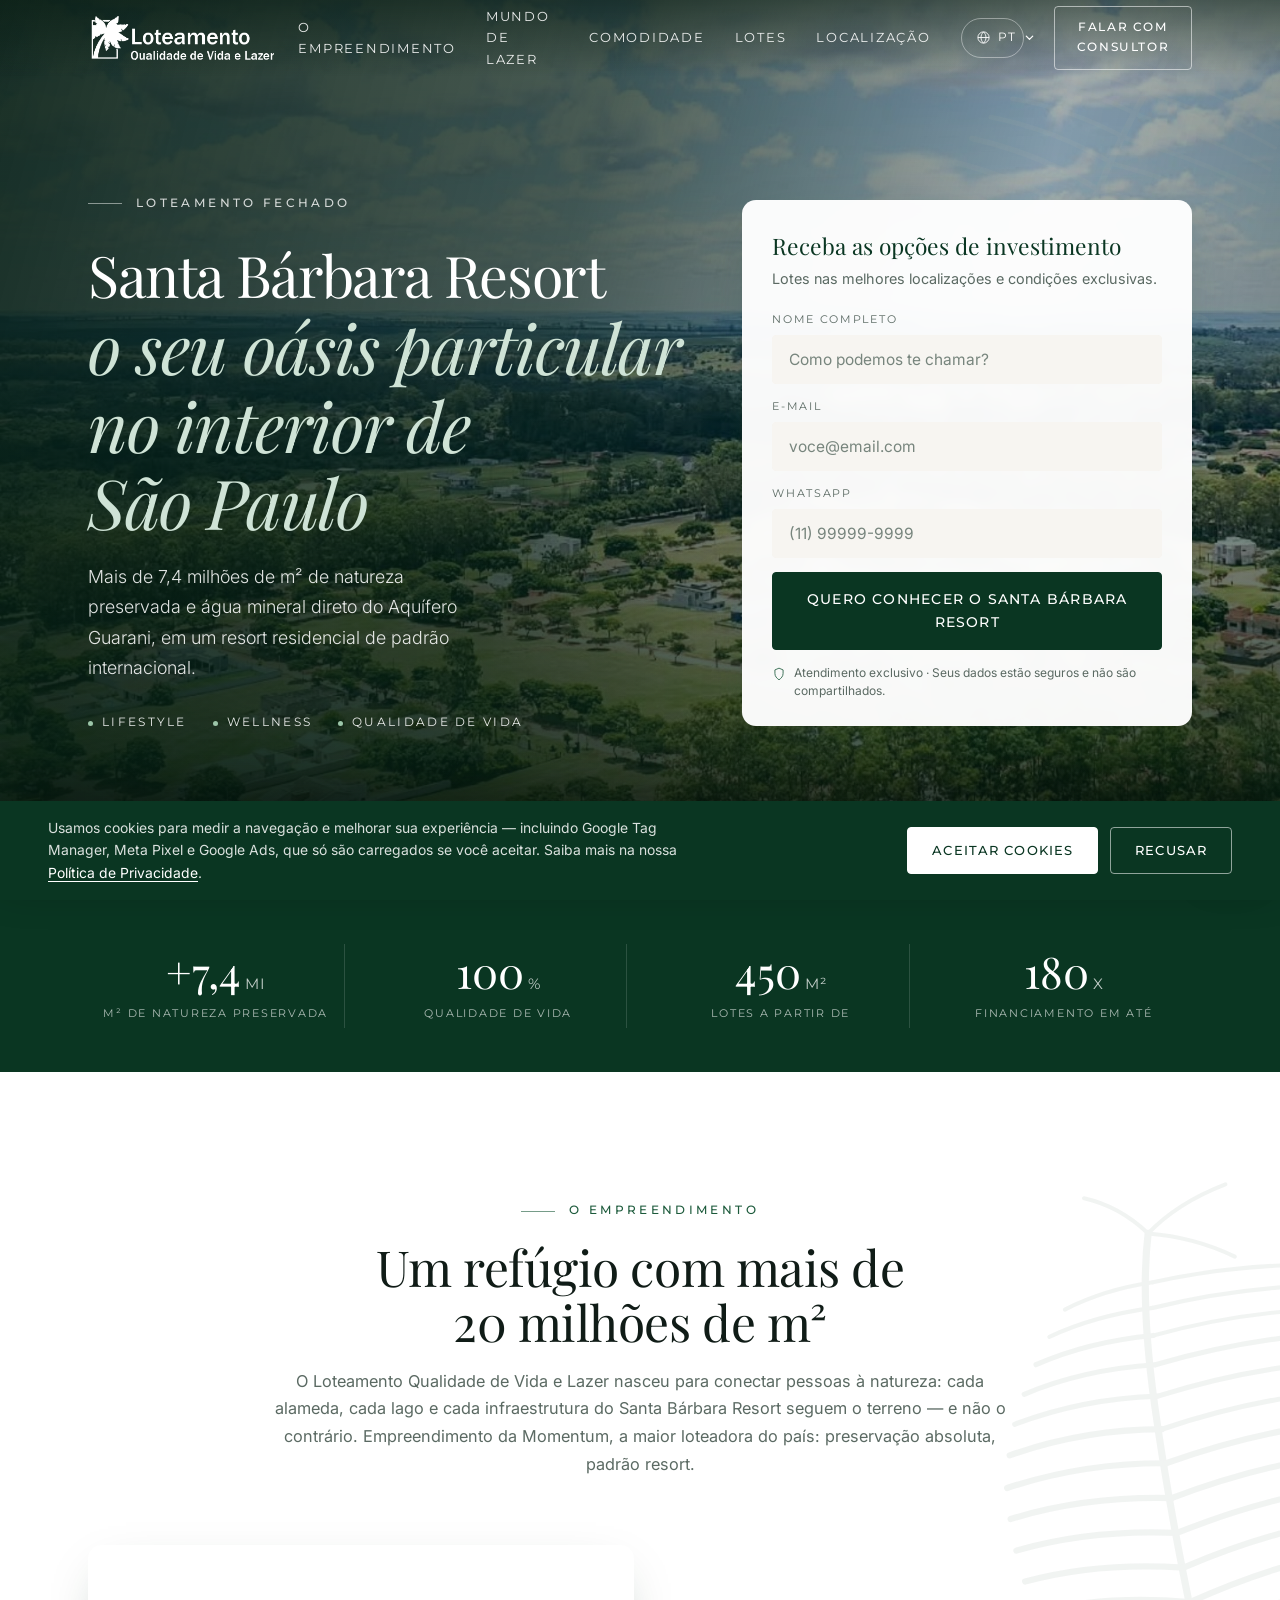
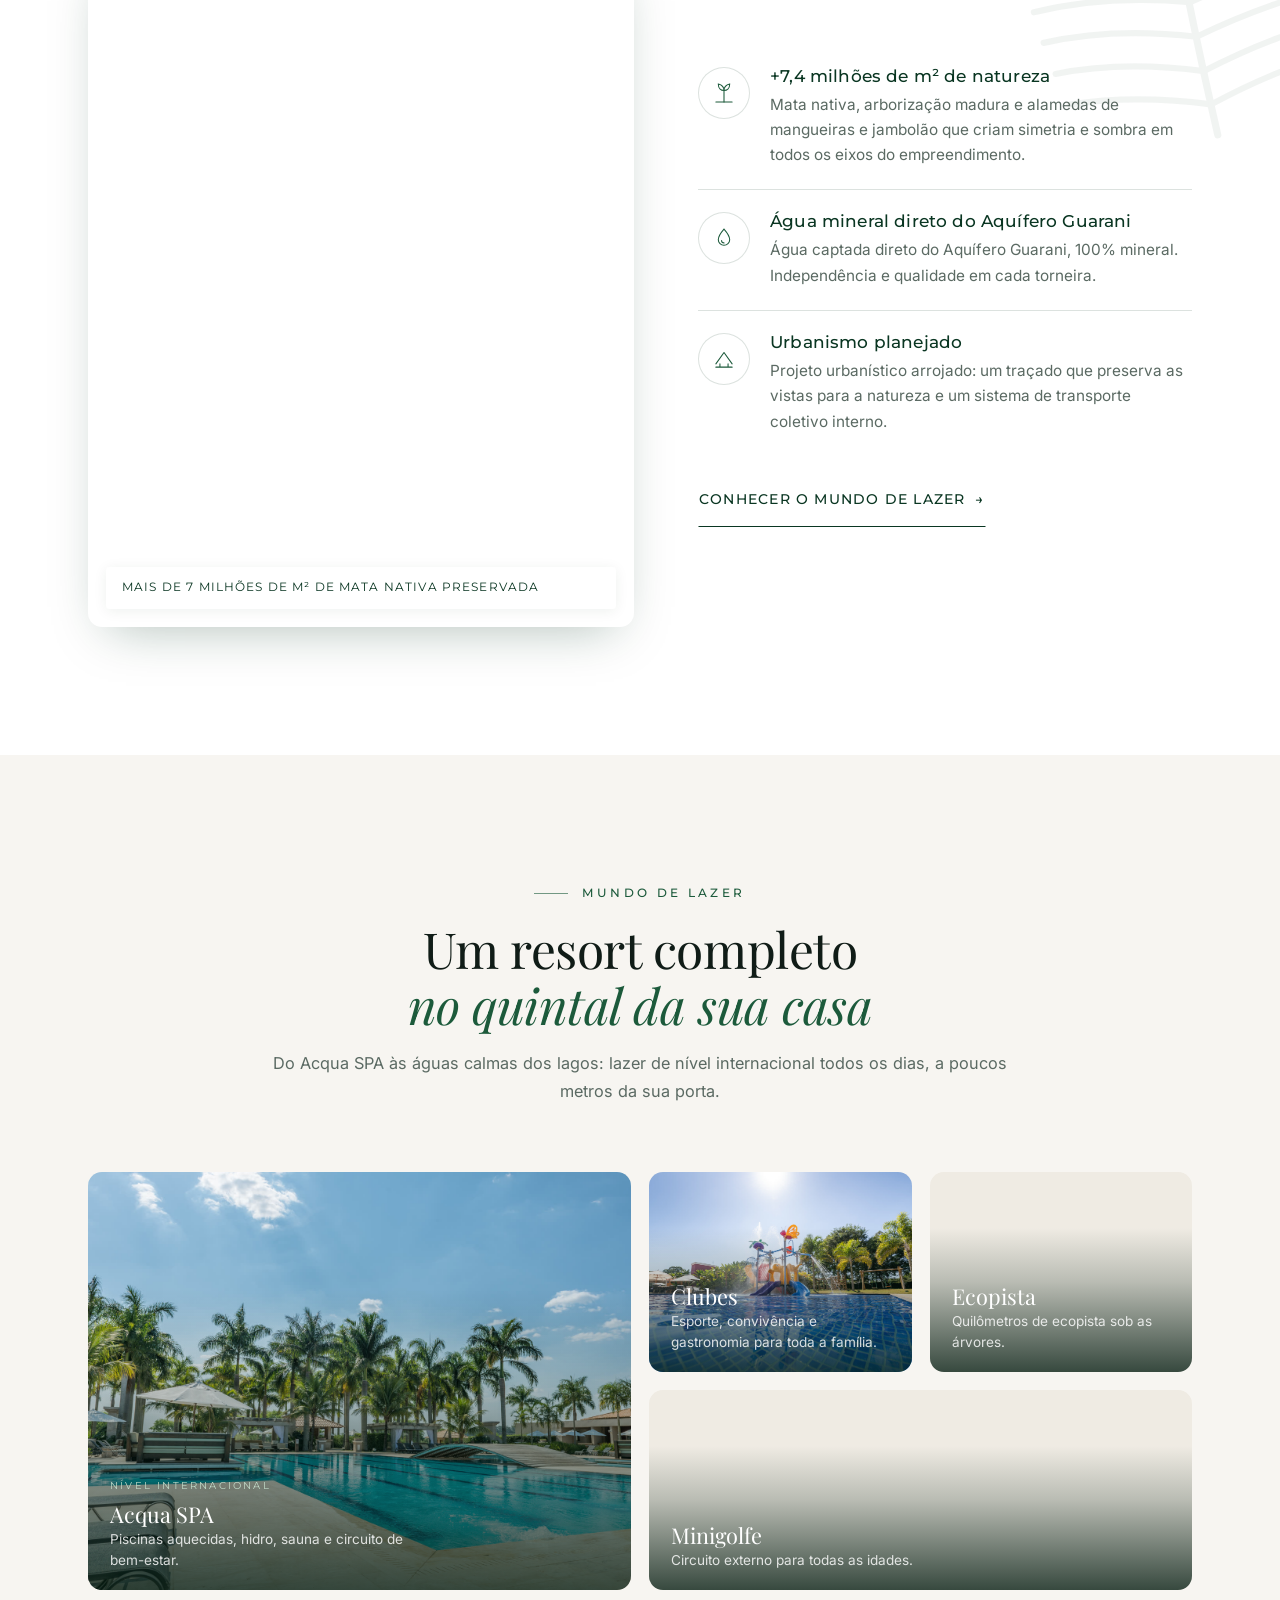
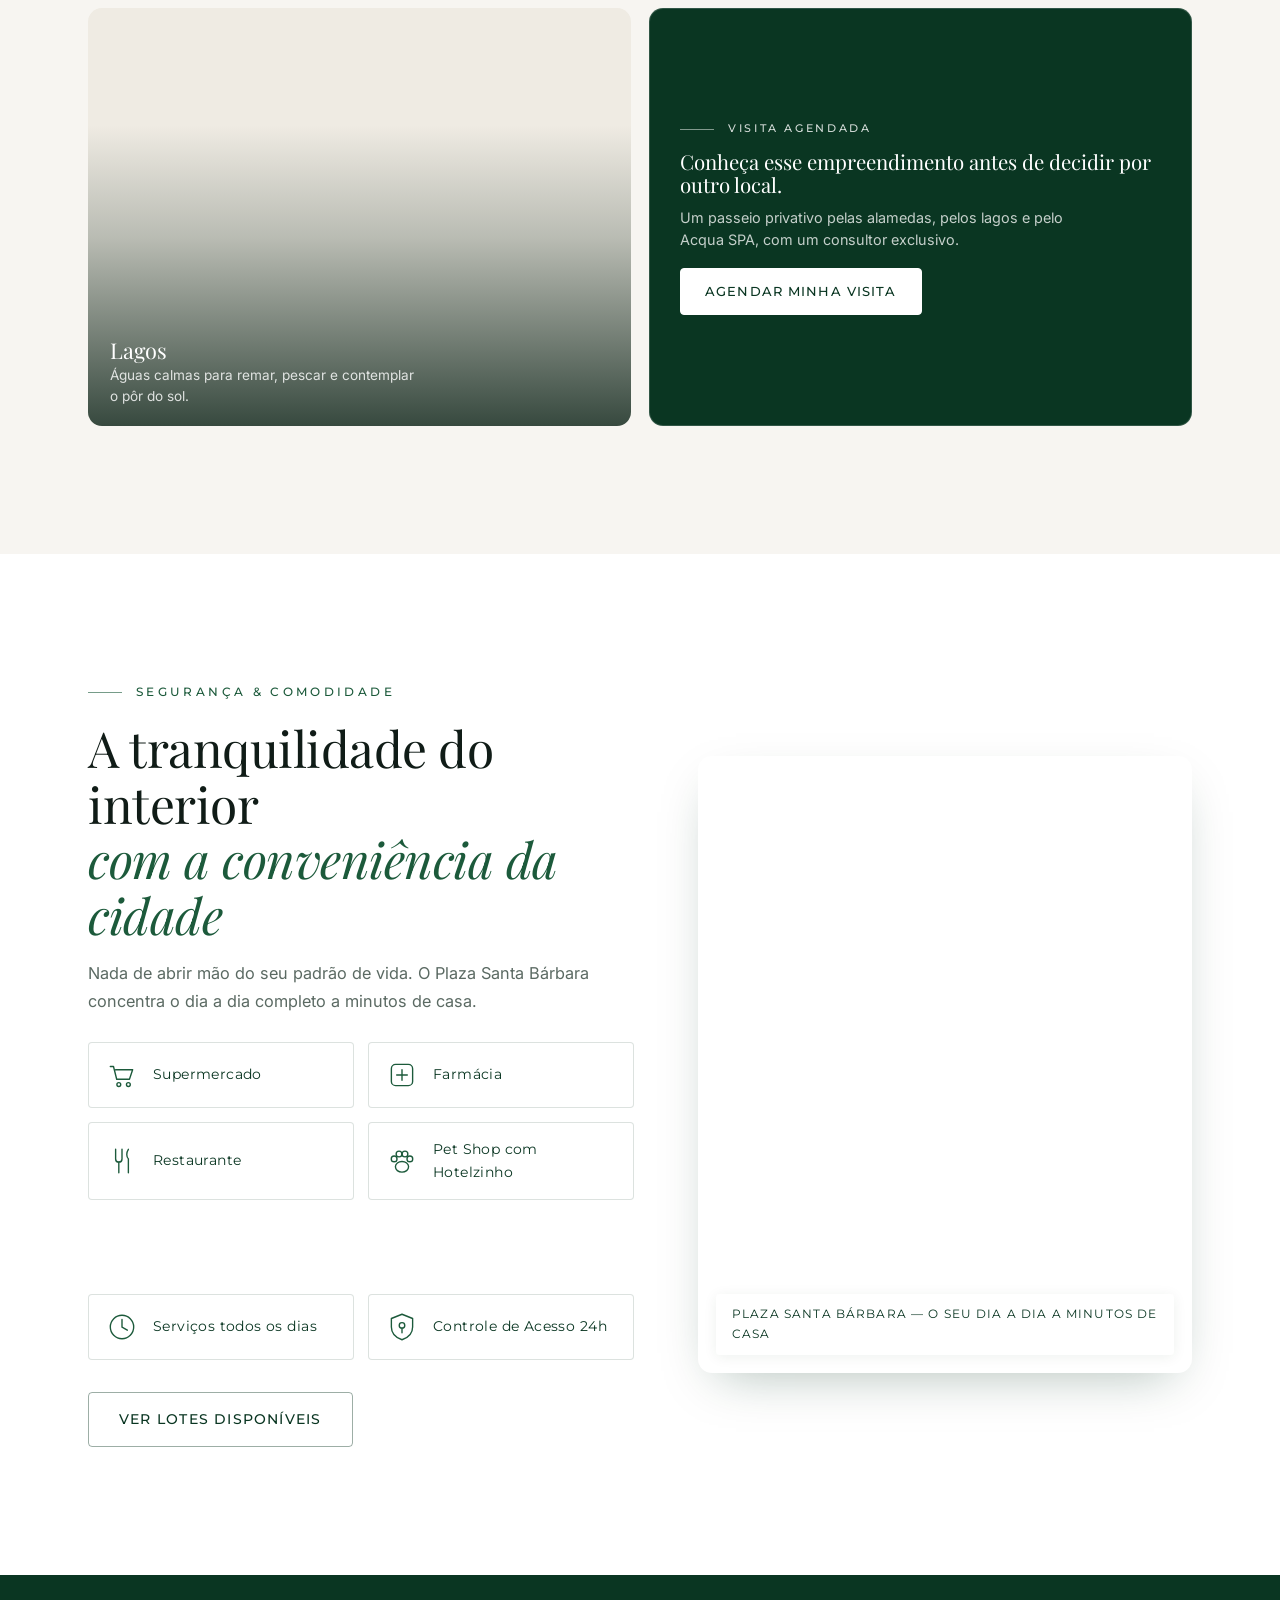
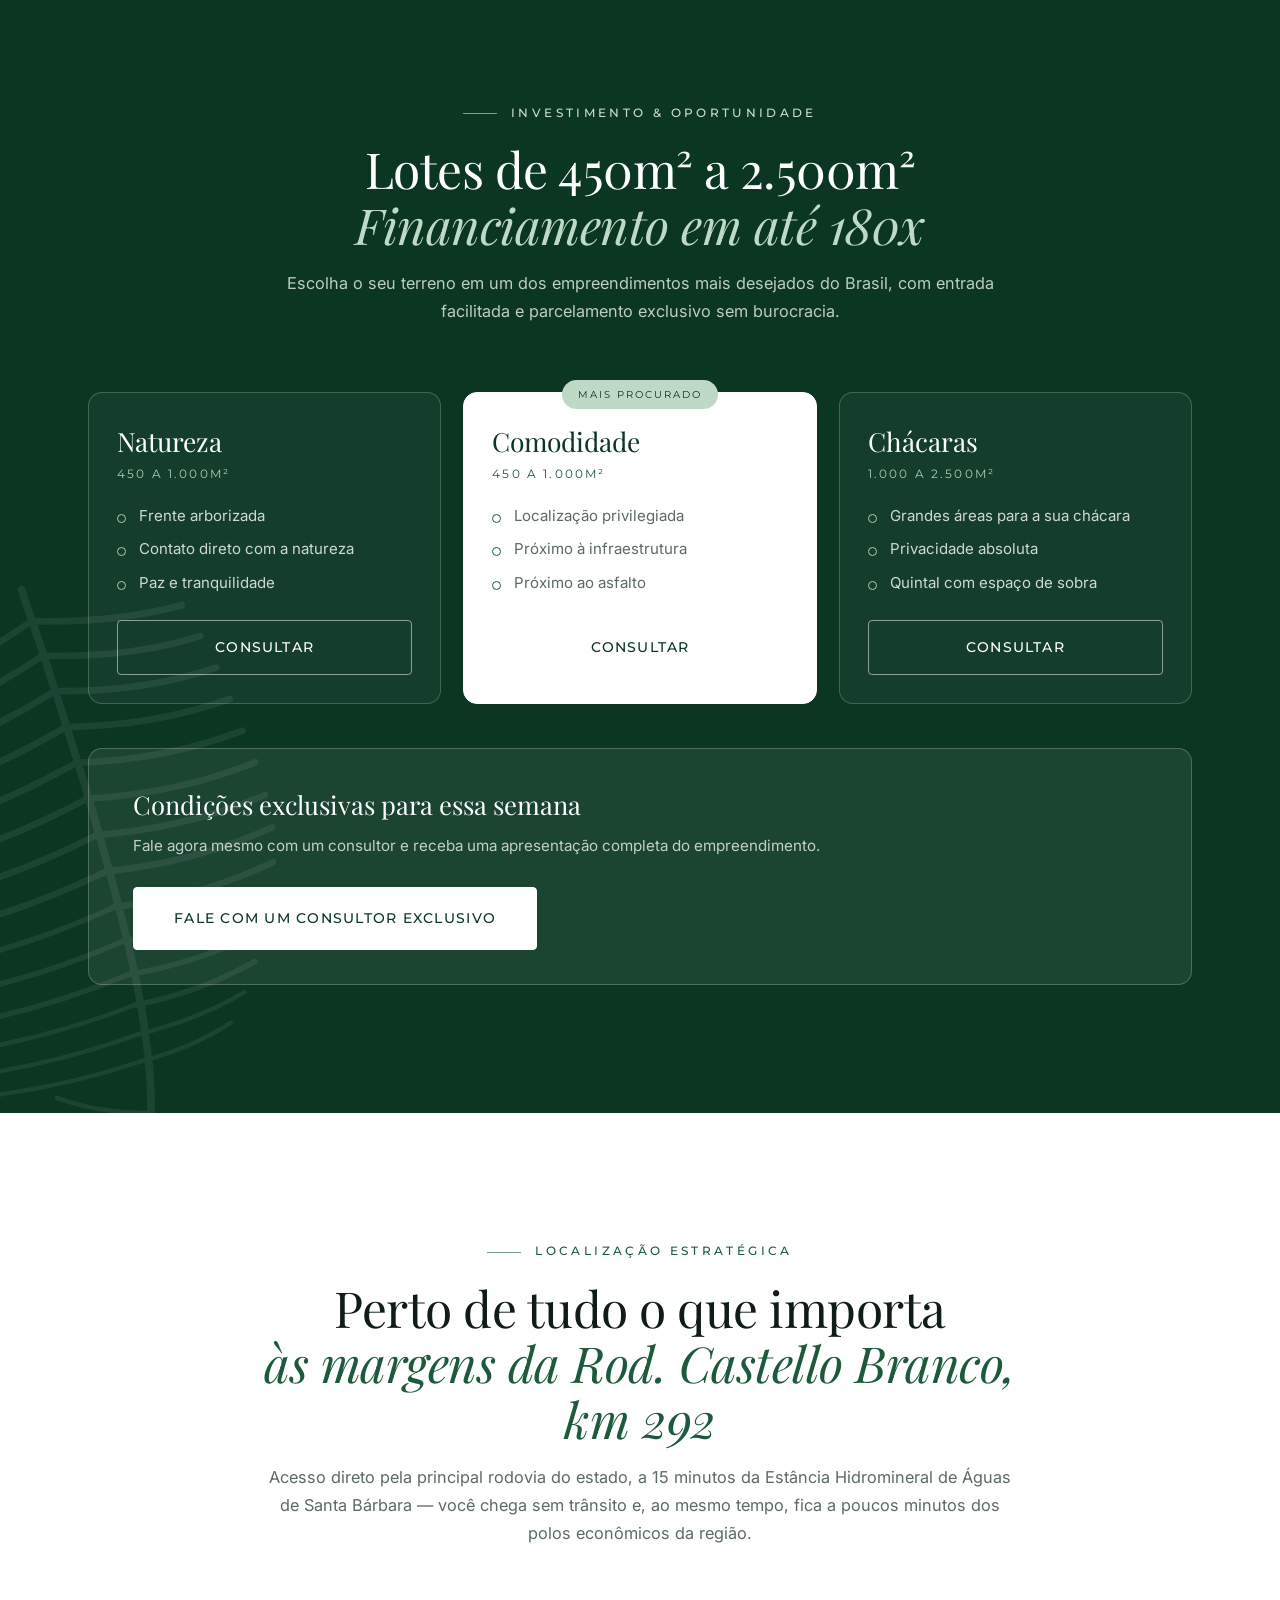
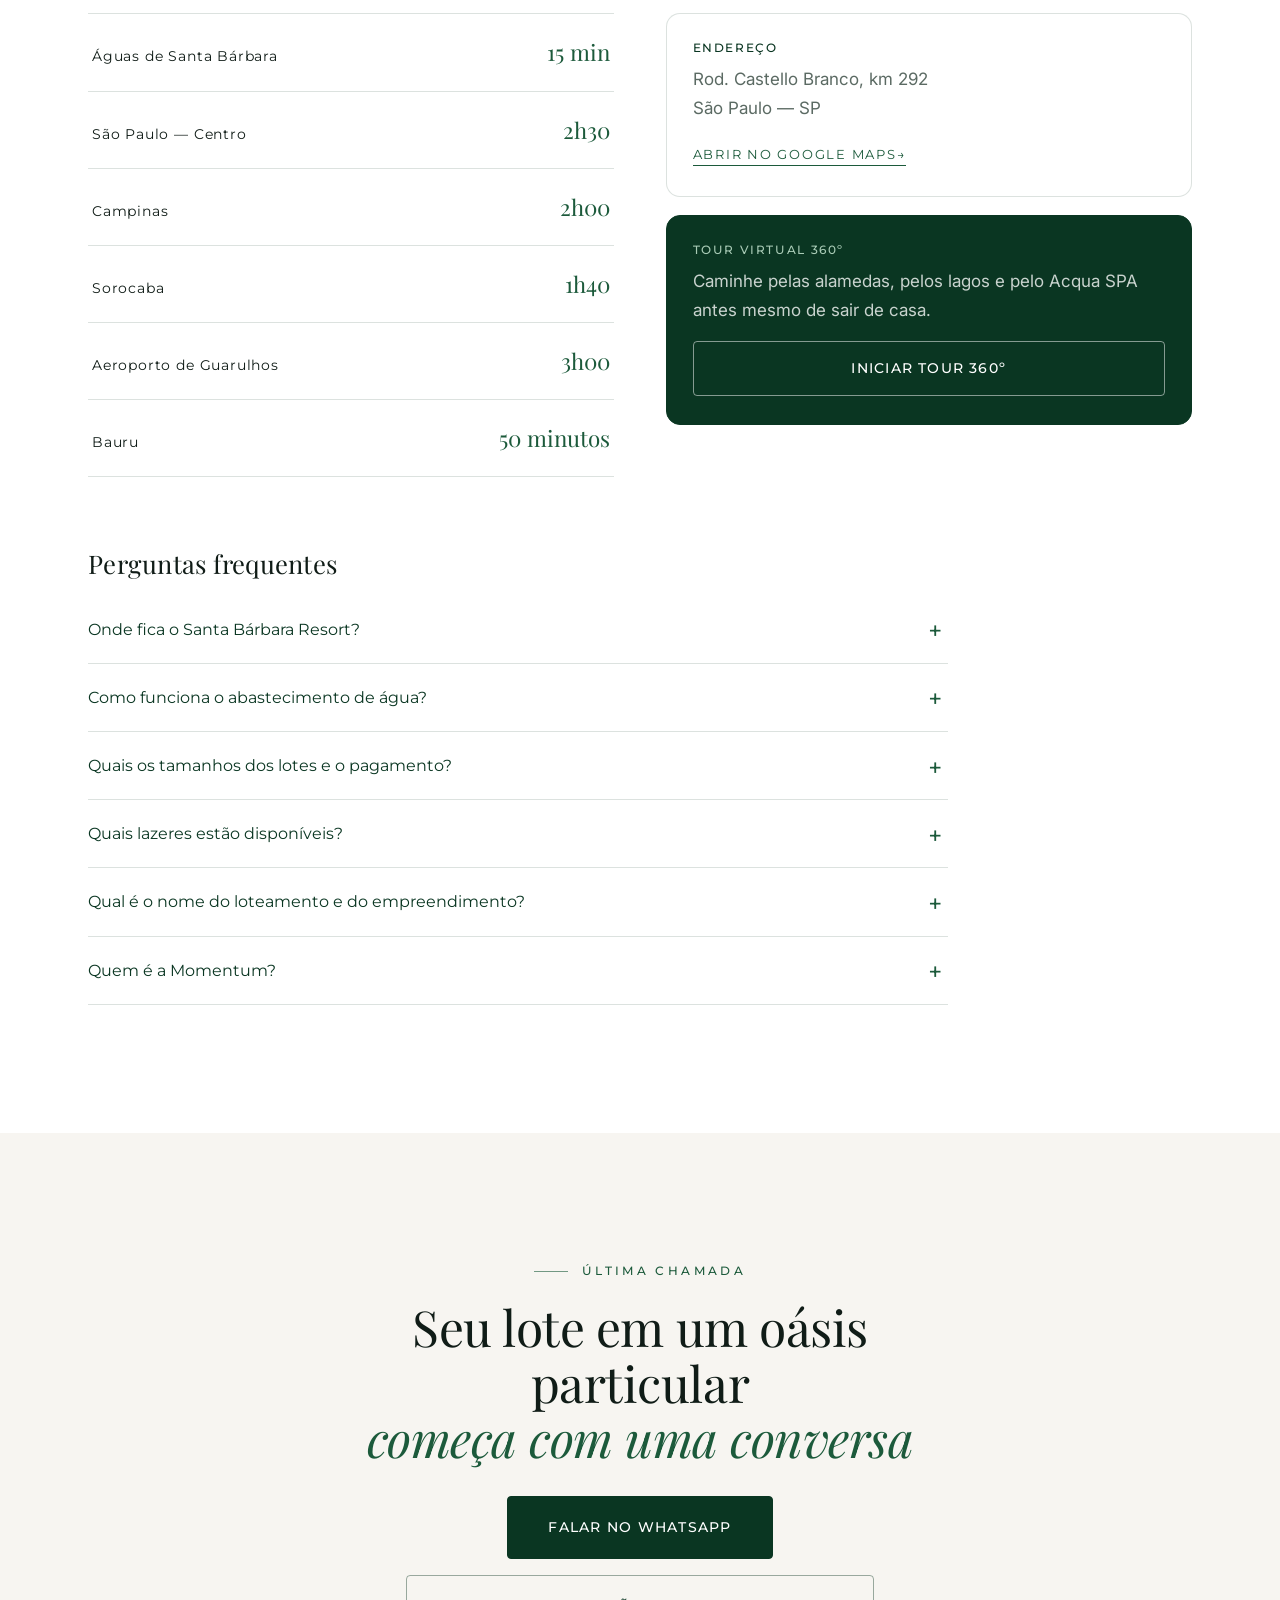
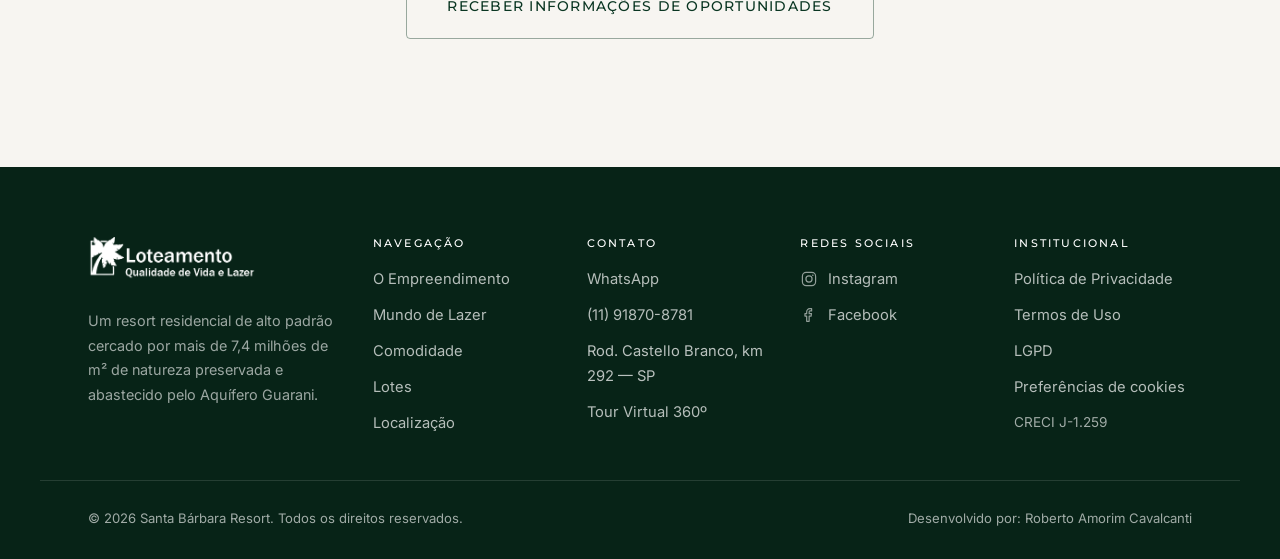
==== commit 3b268a97: "fotos: 7 fotos novas do usuario otimizadas para web (originais 96 MB -> 1600px, 3,3 MB total) + ?v=2" ====
--- a/index.html
+++ b/index.html
@@ -270,9 +270,9 @@
 
     <div class="split">
       <figure class="split-media reveal">
-        <img src="assets/img/fotos/floresta.jpg"
+        <img src="assets/img/fotos/floresta.jpg?v=20261014a"
              alt="Vista aérea da floresta tropical que cerca o loteamento Santa Bárbara Resort"
-             loading="lazy" decoding="async" width="1080" height="540">
+             loading="lazy" decoding="async" width="1600" height="1200">
         <figcaption>Mais de 7 milhões de m² de mata nativa preservada</figcaption>
       </figure>
 
@@ -327,9 +327,9 @@
 
     <div class="gallery" id="gallery" role="list">
       <figure class="gallery-item gallery-item--hero reveal" role="listitem" data-lightbox>
-        <img src="assets/img/fotos/acqua-spa.jpg"
+        <img src="assets/img/fotos/acqua-spa.jpg?v=20261014a"
              alt="Acqua SPA com piscina coberta e espreguiçadeiras de padrão internacional"
-             loading="lazy" decoding="async" width="1440" height="1440">
+             loading="lazy" decoding="async" width="1600" height="1068">
         <figcaption>
           <span class="gallery-tag">Nível internacional</span>
           <span class="gallery-title">Acqua SPA</span>
@@ -338,9 +338,9 @@
       </figure>
 
       <figure class="gallery-item reveal" role="listitem" data-lightbox>
-        <img src="assets/img/fotos/clube.jpg"
+        <img src="assets/img/fotos/clube.jpg?v=20261014a"
              alt="Clube contemporâneo inserido na verdejante vegetação do residencial"
-             loading="lazy" decoding="async" width="1440" height="1440">
+             loading="lazy" decoding="async" width="1600" height="1066">
         <figcaption>
           <span class="gallery-title">Clubes</span>
           <span class="gallery-desc">Esporte, convivência e gastronomia para toda a família.</span>
@@ -348,9 +348,9 @@
       </figure>
 
       <figure class="gallery-item reveal" role="listitem" data-lightbox>
-        <img src="assets/img/fotos/ecopista.jpg"
+        <img src="assets/img/fotos/ecopista.jpg?v=20261014a"
              alt="Ciclista na ecopista arborizada que percorre o loteamento"
-             loading="lazy" decoding="async" width="1440" height="1440">
+             loading="lazy" decoding="async" width="1600" height="1068">
         <figcaption>
           <span class="gallery-title">Ecopista</span>
           <span class="gallery-desc">Quilômetros de ecopista sob as árvores.</span>
@@ -358,9 +358,9 @@
       </figure>
 
       <figure class="gallery-item gallery-item--wide reveal" role="listitem" data-lightbox>
-        <img src="assets/img/fotos/minigolfe.jpg"
+        <img src="assets/img/fotos/minigolfe.jpg?v=20261014a"
              alt="Vista aérea do campo de minigolfe em meio ao gramado"
-             loading="lazy" decoding="async" width="1440" height="1440">
+             loading="lazy" decoding="async" width="1600" height="1066">
         <figcaption>
           <span class="gallery-title">Minigolfe</span>
           <span class="gallery-desc">Circuito externo para todas as idades.</span>
@@ -368,9 +368,9 @@
       </figure>
 
       <figure class="gallery-item gallery-item--wide gallery-item--tall reveal" role="listitem" data-lightbox>
-        <img src="assets/img/fotos/lagos.jpg"
+        <img src="assets/img/fotos/lagos.jpg?v=20261014a"
              alt="Pôr do sol refletido sobre o lago do empreendimento"
-             loading="lazy" decoding="async" width="1000" height="749">
+             loading="lazy" decoding="async" width="1600" height="1200">
         <figcaption>
           <span class="gallery-title">Lagos</span>
           <span class="gallery-desc">Águas calmas para remar, pescar e contemplar o pôr do sol.</span>
@@ -442,9 +442,9 @@
       </div>
 
       <figure class="split-media reveal">
-        <img src="assets/img/fotos/plaza.jpg"
+        <img src="assets/img/fotos/plaza.jpg?v=20261014a"
              alt="Corredor de supermercado do Plaza Santa Bárbara com produtos frescos"
-             loading="lazy" decoding="async" width="1440" height="1440">
+             loading="lazy" decoding="async" width="1600" height="1066">
         <figcaption>Plaza Santa Bárbara — o seu dia a dia a minutos de casa</figcaption>
       </figure>
     </div>
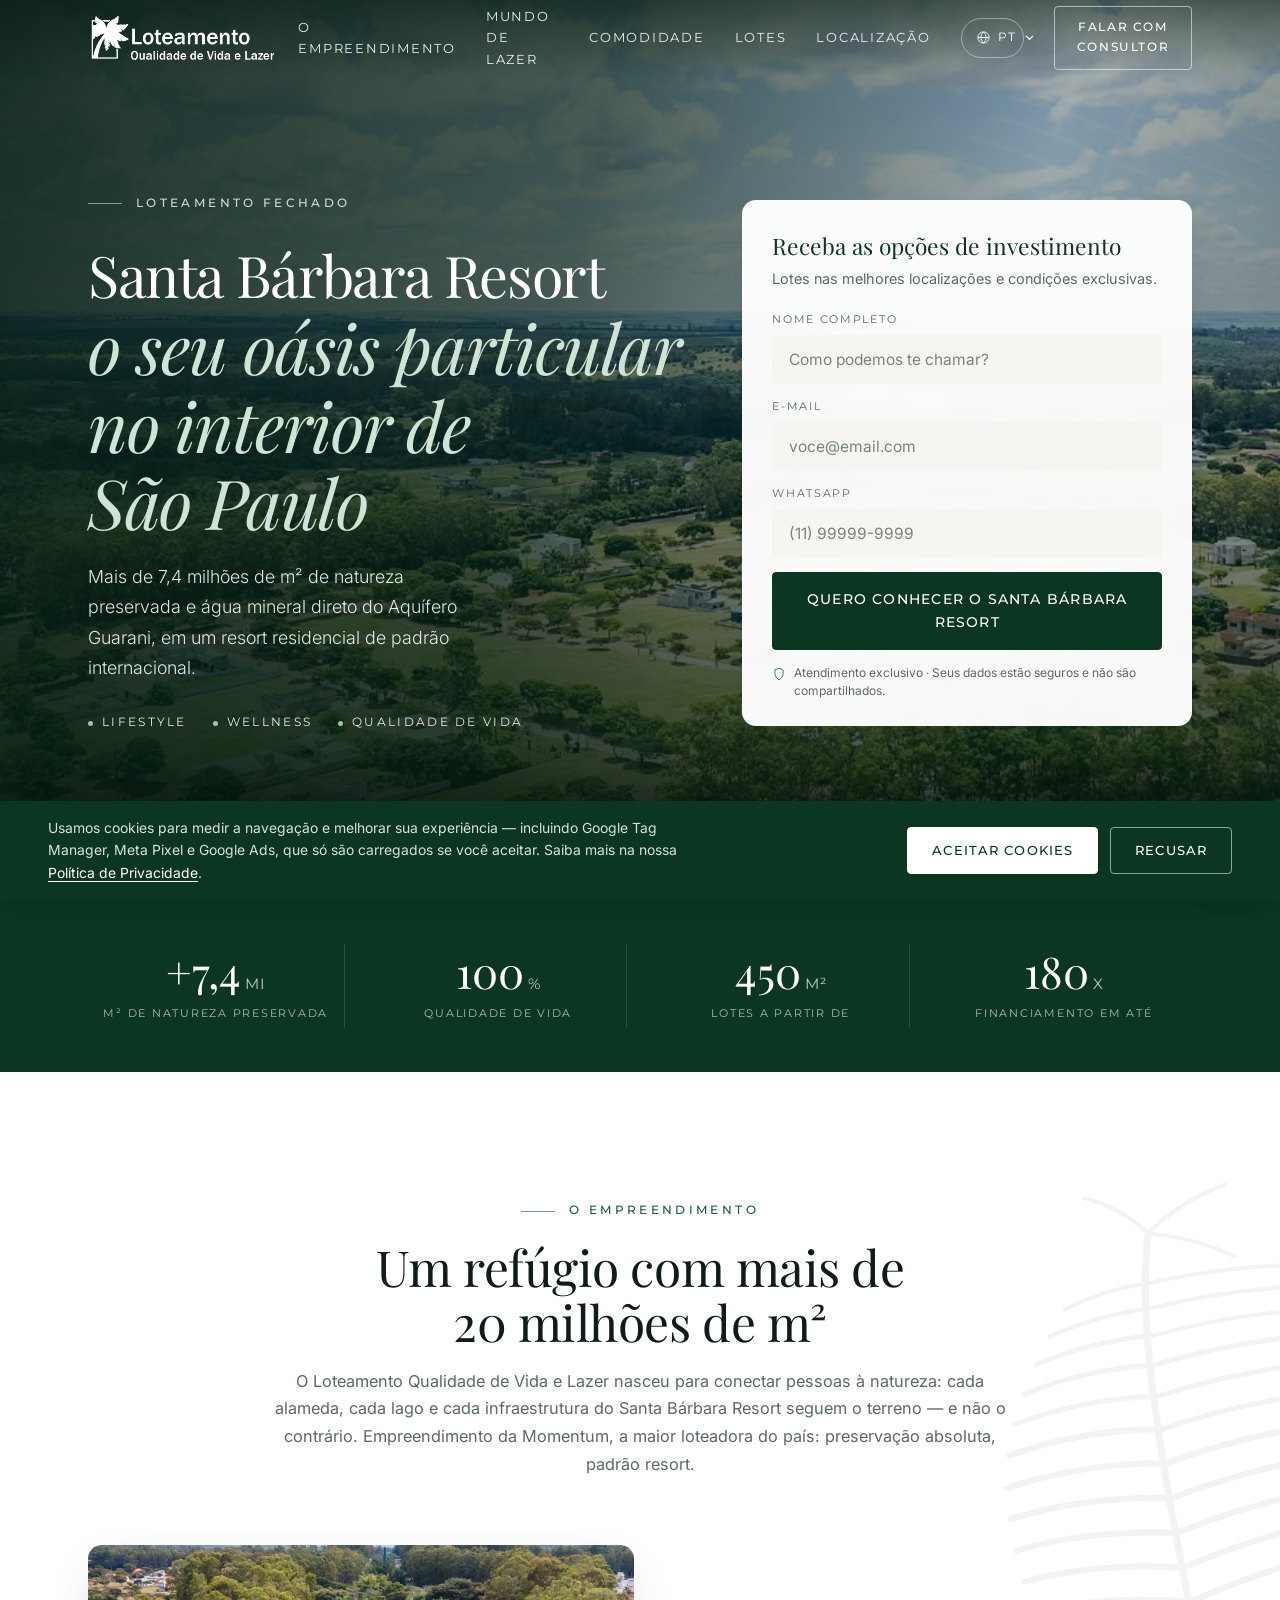
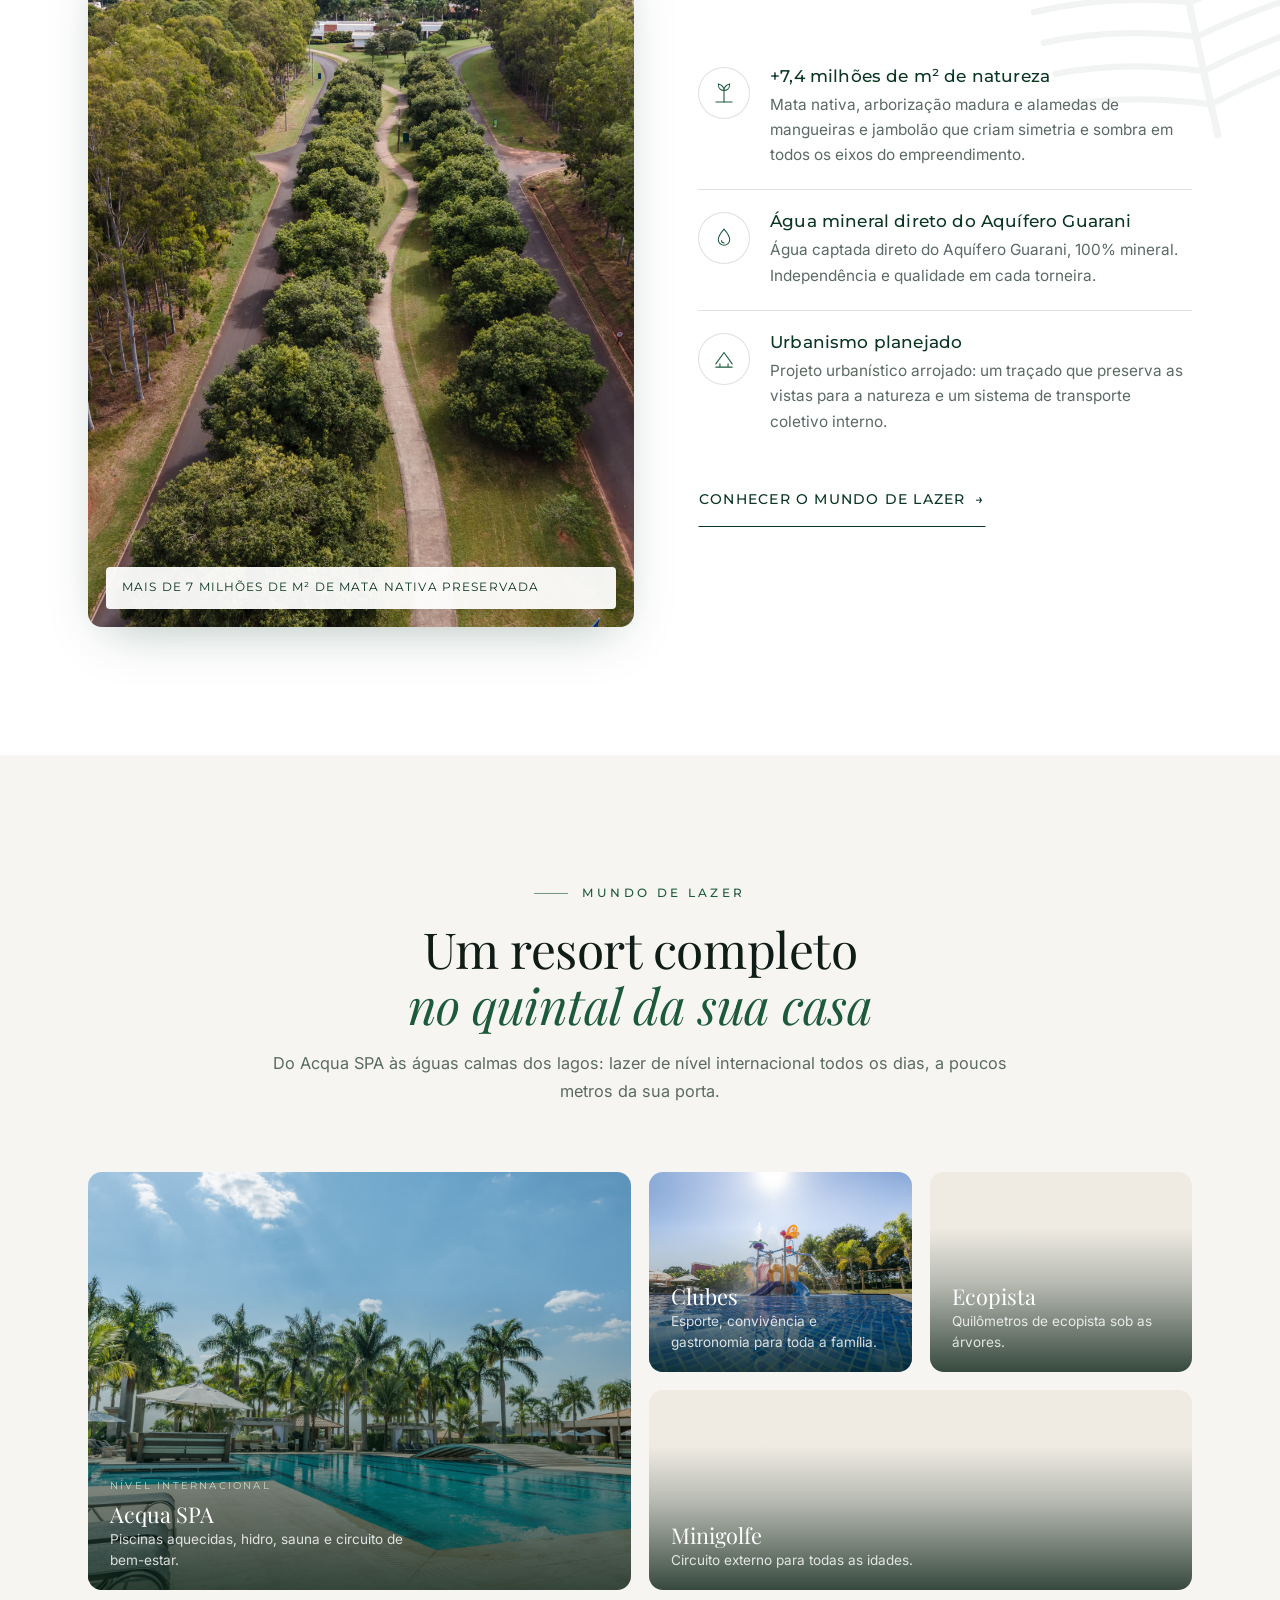
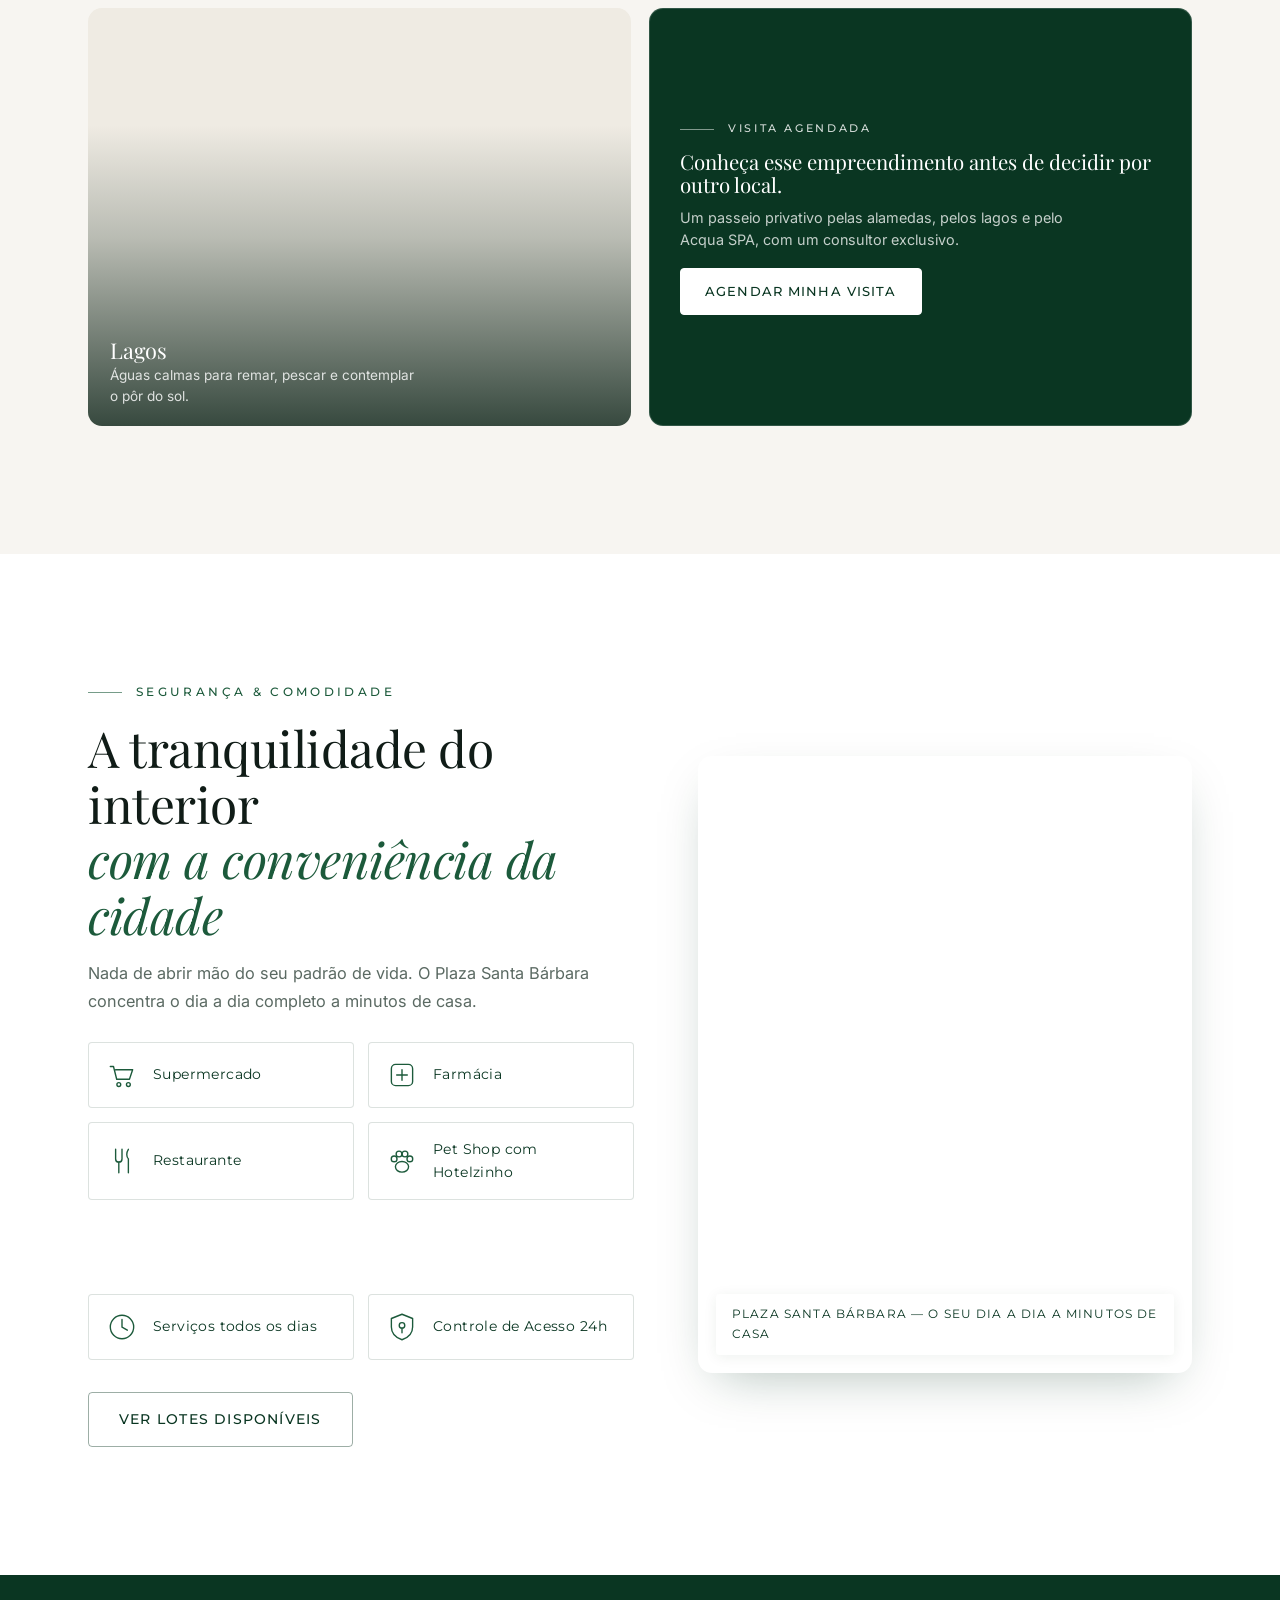
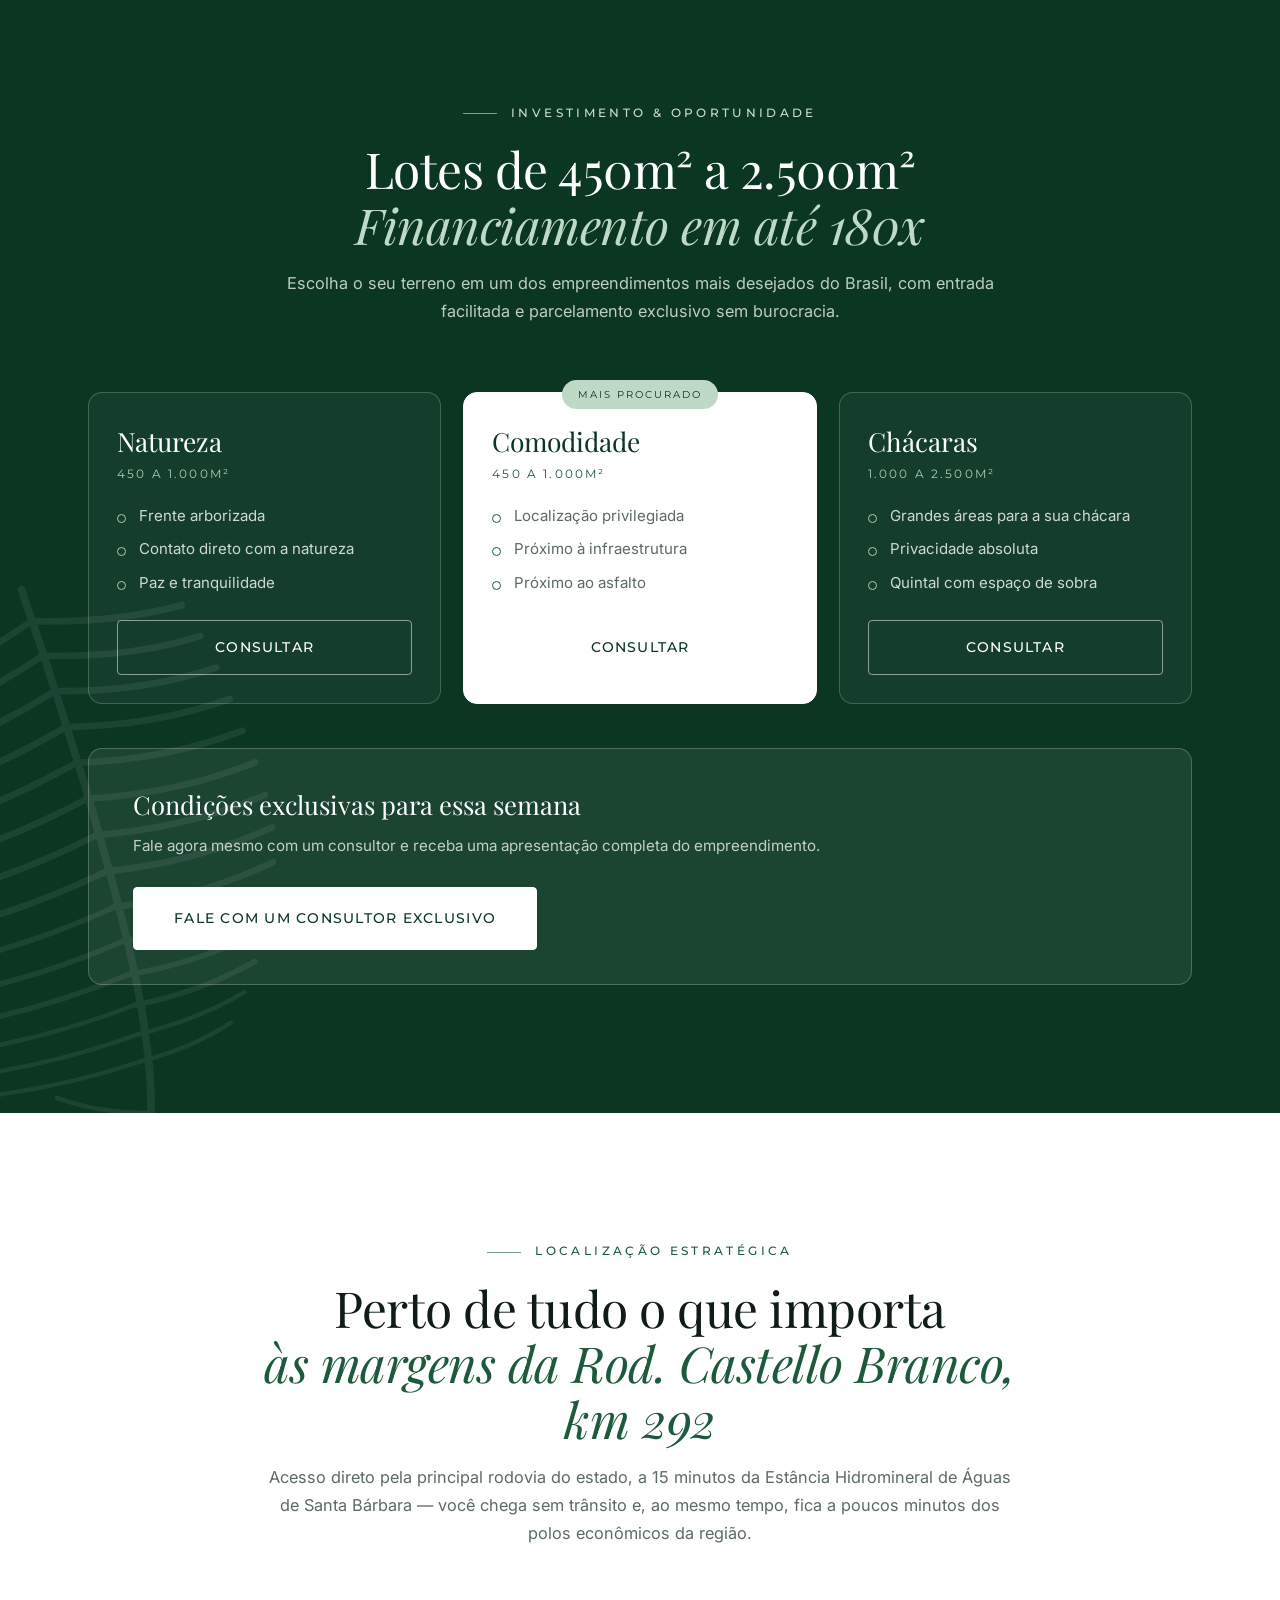
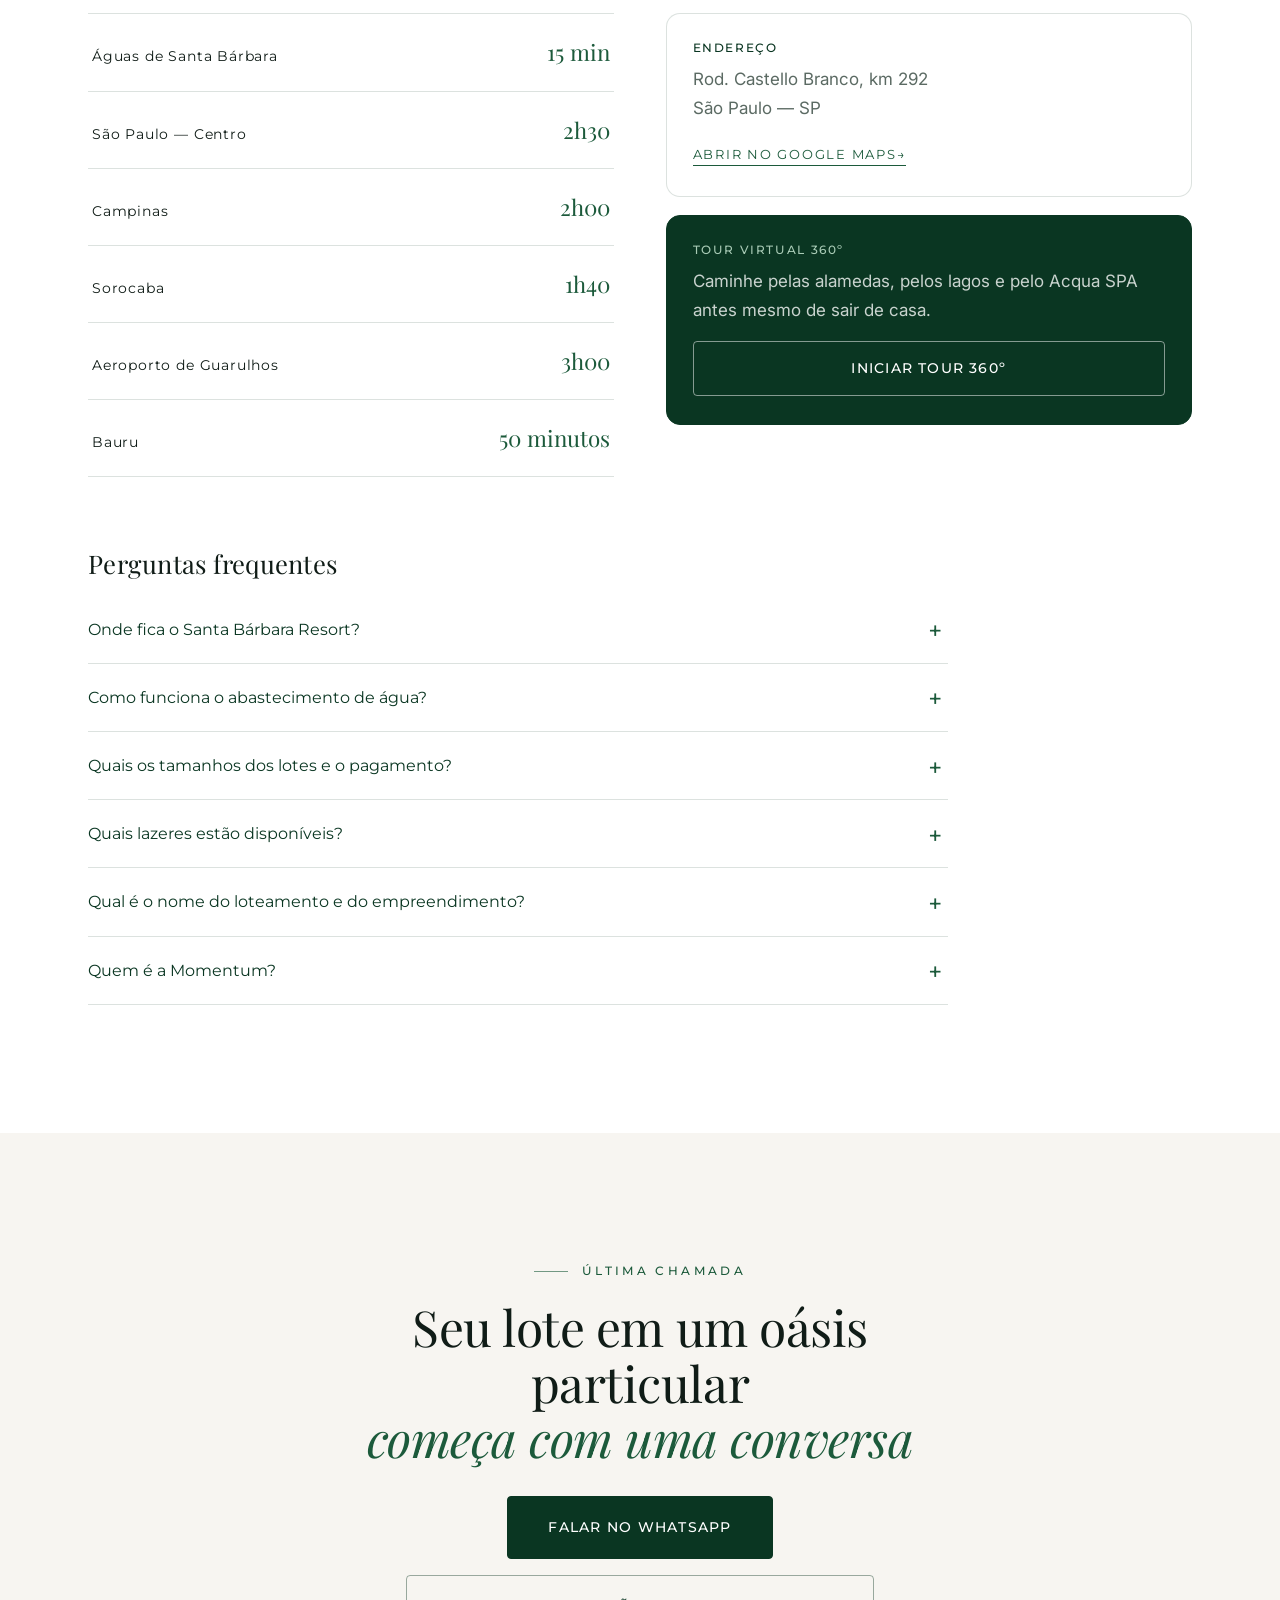
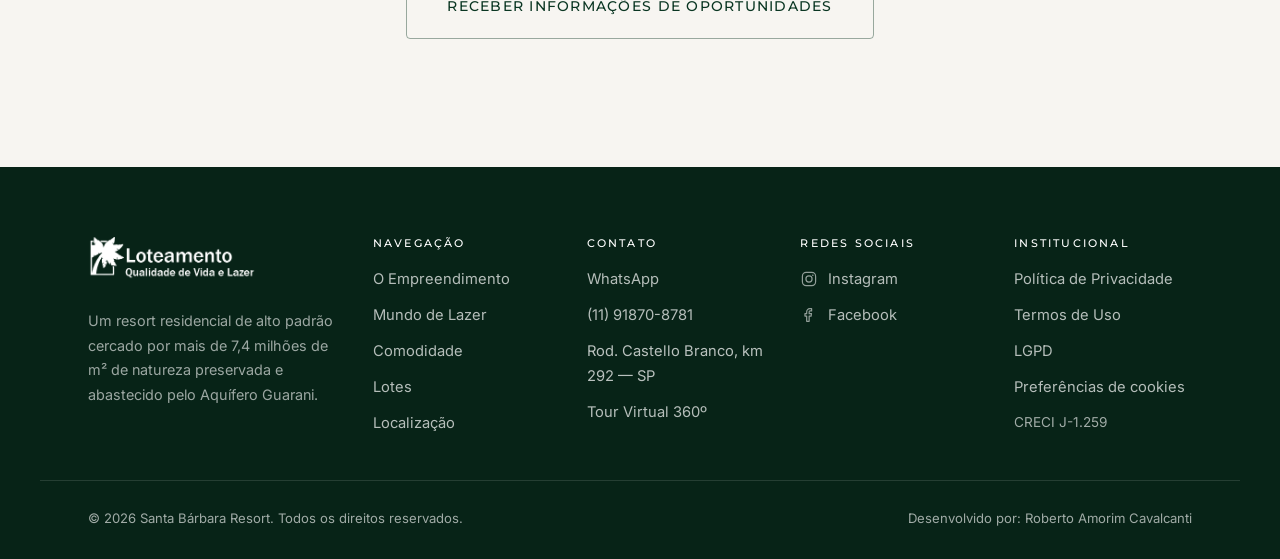
==== commit 9e8ff707: "fix header: CTA 'Falar com Consultor' com texto invisivel (branco sobre branco) no hover e no header" ====
--- a/index.html
+++ b/index.html
@@ -33,7 +33,7 @@
       href="assets/img/fotos/hero-poster.jpg"
       fetchpriority="high">
 <link href="https://fonts.googleapis.com/css2?family=Inter:wght@300;400;500&family=Montserrat:wght@300;400;500;600&family=Playfair+Display:ital,wght@0,400;0,500;0,600;1,400&family=Tajawal:wght@400;500;700&display=swap" rel="stylesheet">
-<link rel="stylesheet" href="assets/css/styles.css?v=20261007e">
+<link rel="stylesheet" href="assets/css/styles.css?v=20261014b">
 <noscript><style>.reveal{opacity:1;transform:none}</style></noscript>
 
 <script type="application/ld+json">
--- a/assets/css/styles.css
+++ b/assets/css/styles.css
@@ -153,7 +153,11 @@
 }
 .nav a:not(.btn):hover::after{transform:scaleX(1);transform-origin:left}
 .nav .nav-cta{color:#fff;padding:11px 22px;font-size:11.5px}
+/* Hover do CTA: herói → fundo branco + letra verde (o color:#fix acima venceria o --btn-fg) */
+.nav .nav-cta:hover{--btn-fg:var(--green-900);color:var(--green-900)}
 .site-header.is-solid .nav .nav-cta{--btn-bg:var(--green-900);--btn-bd:var(--green-900);color:#fff}
+/* Hover no header sólido: mantém fundo verde escuro (nunca caixa branca com texto branco) */
+.site-header.is-solid .nav .nav-cta:hover{background:var(--green-800);--btn-bd:var(--green-800);color:#fff}
 
 .nav-toggle{display:none;width:44px;height:44px;background:none;border:0;padding:10px;position:relative;z-index:120}
 .nav-toggle span{display:block;height:1.5px;background:#fff;margin:6px 0;transition:transform .35s var(--ease),opacity .25s var(--ease),background .4s var(--ease)}
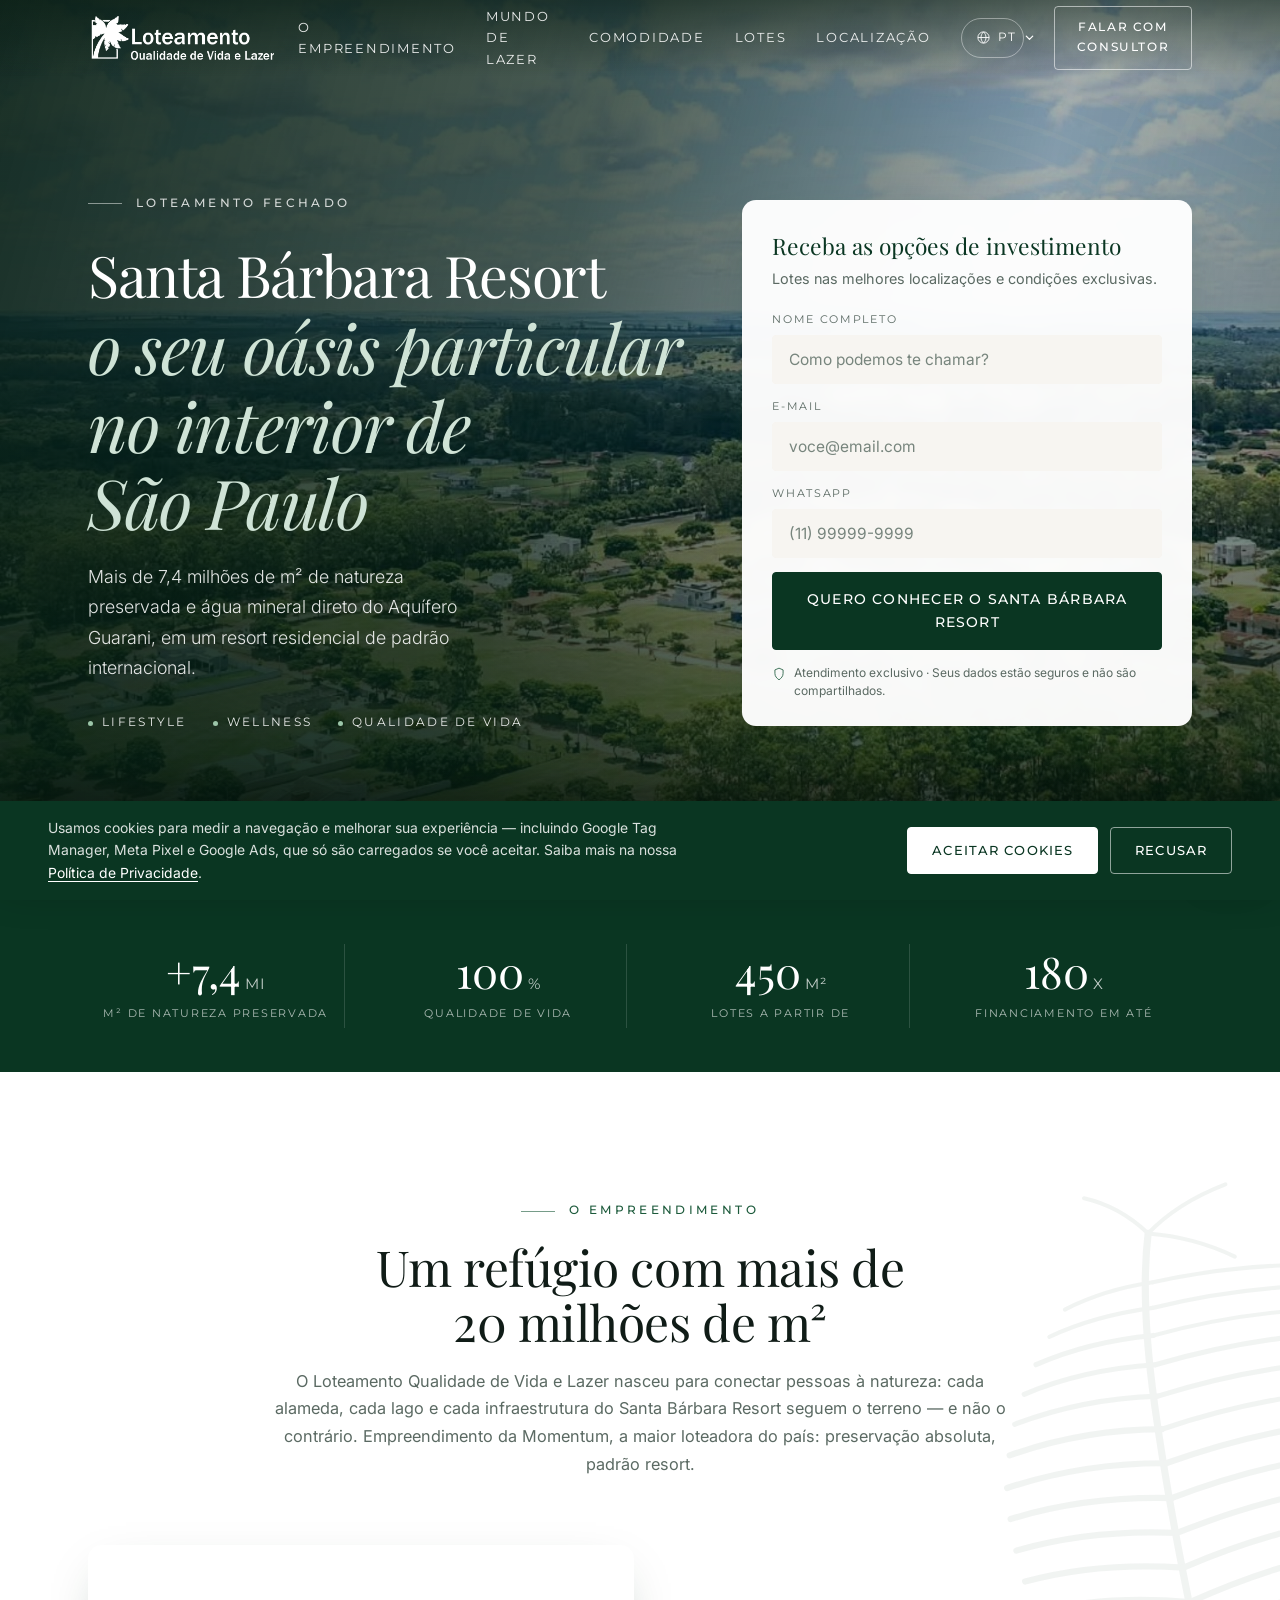
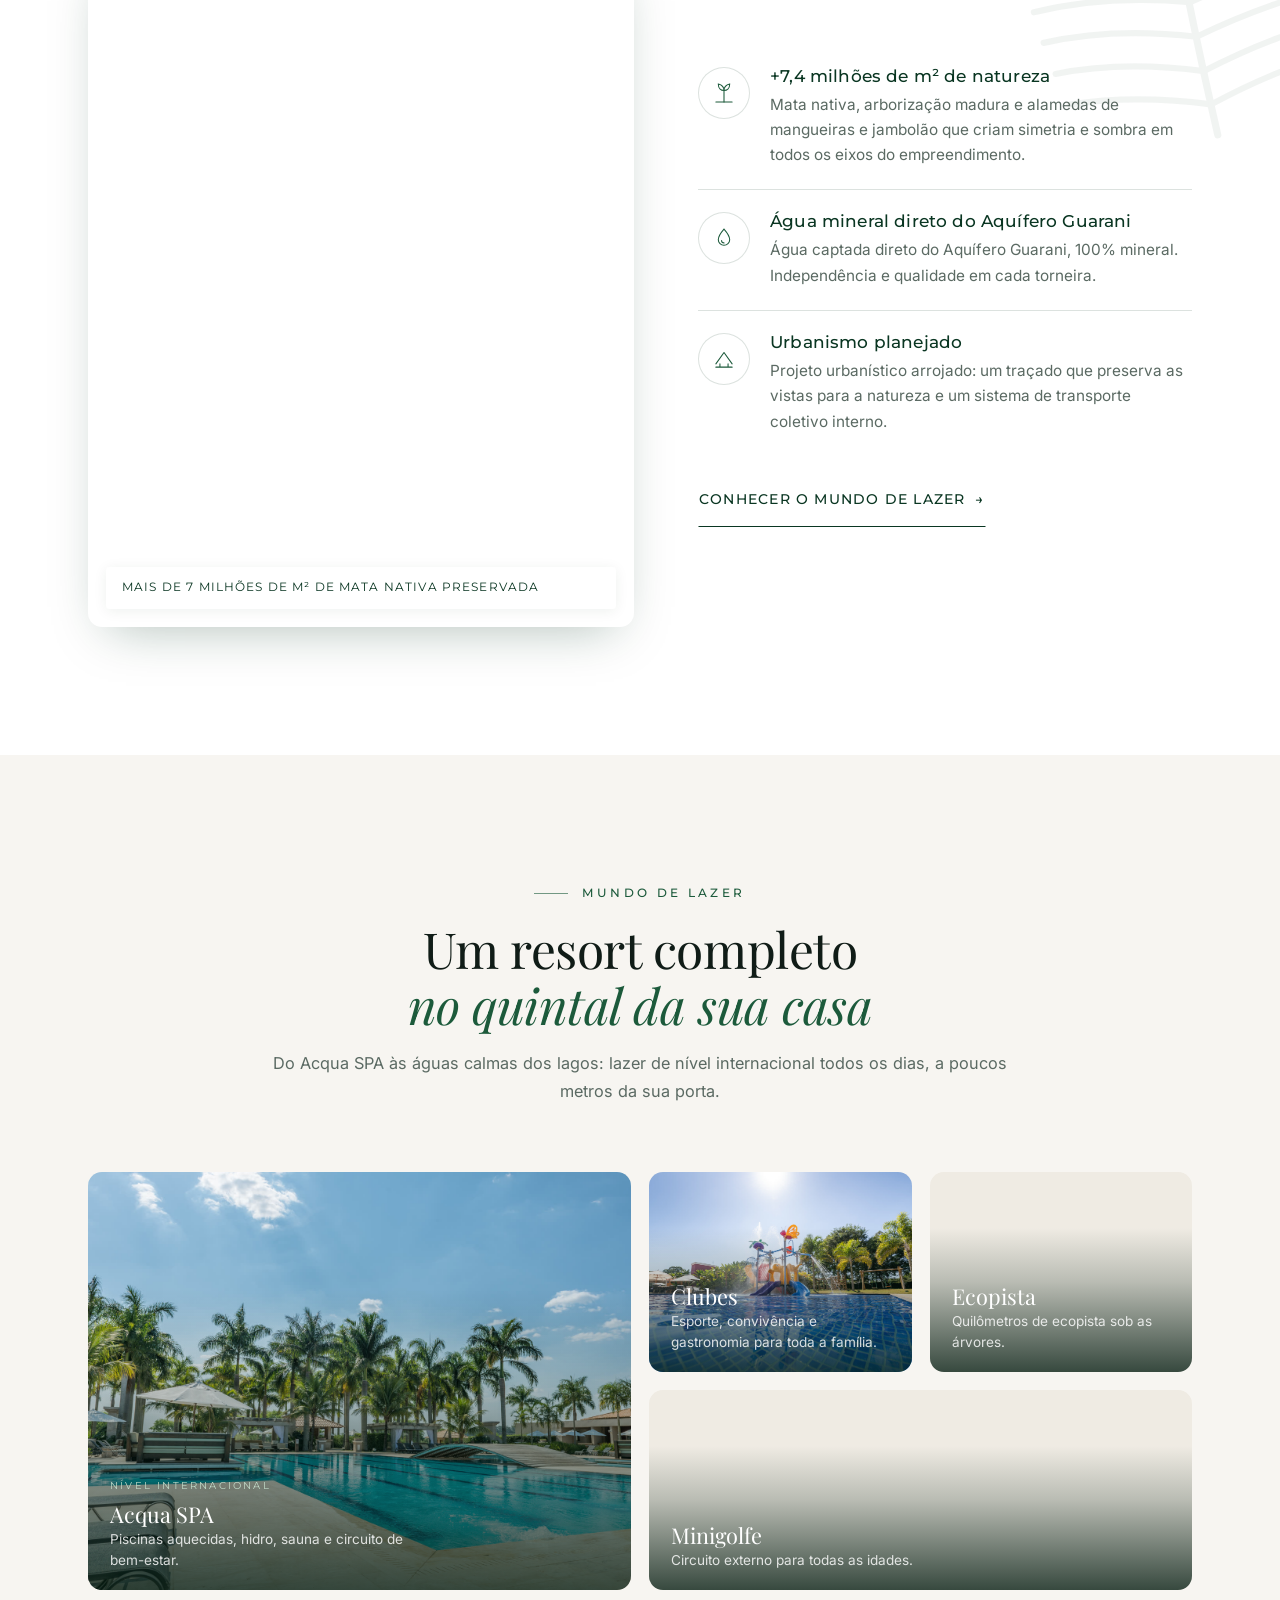
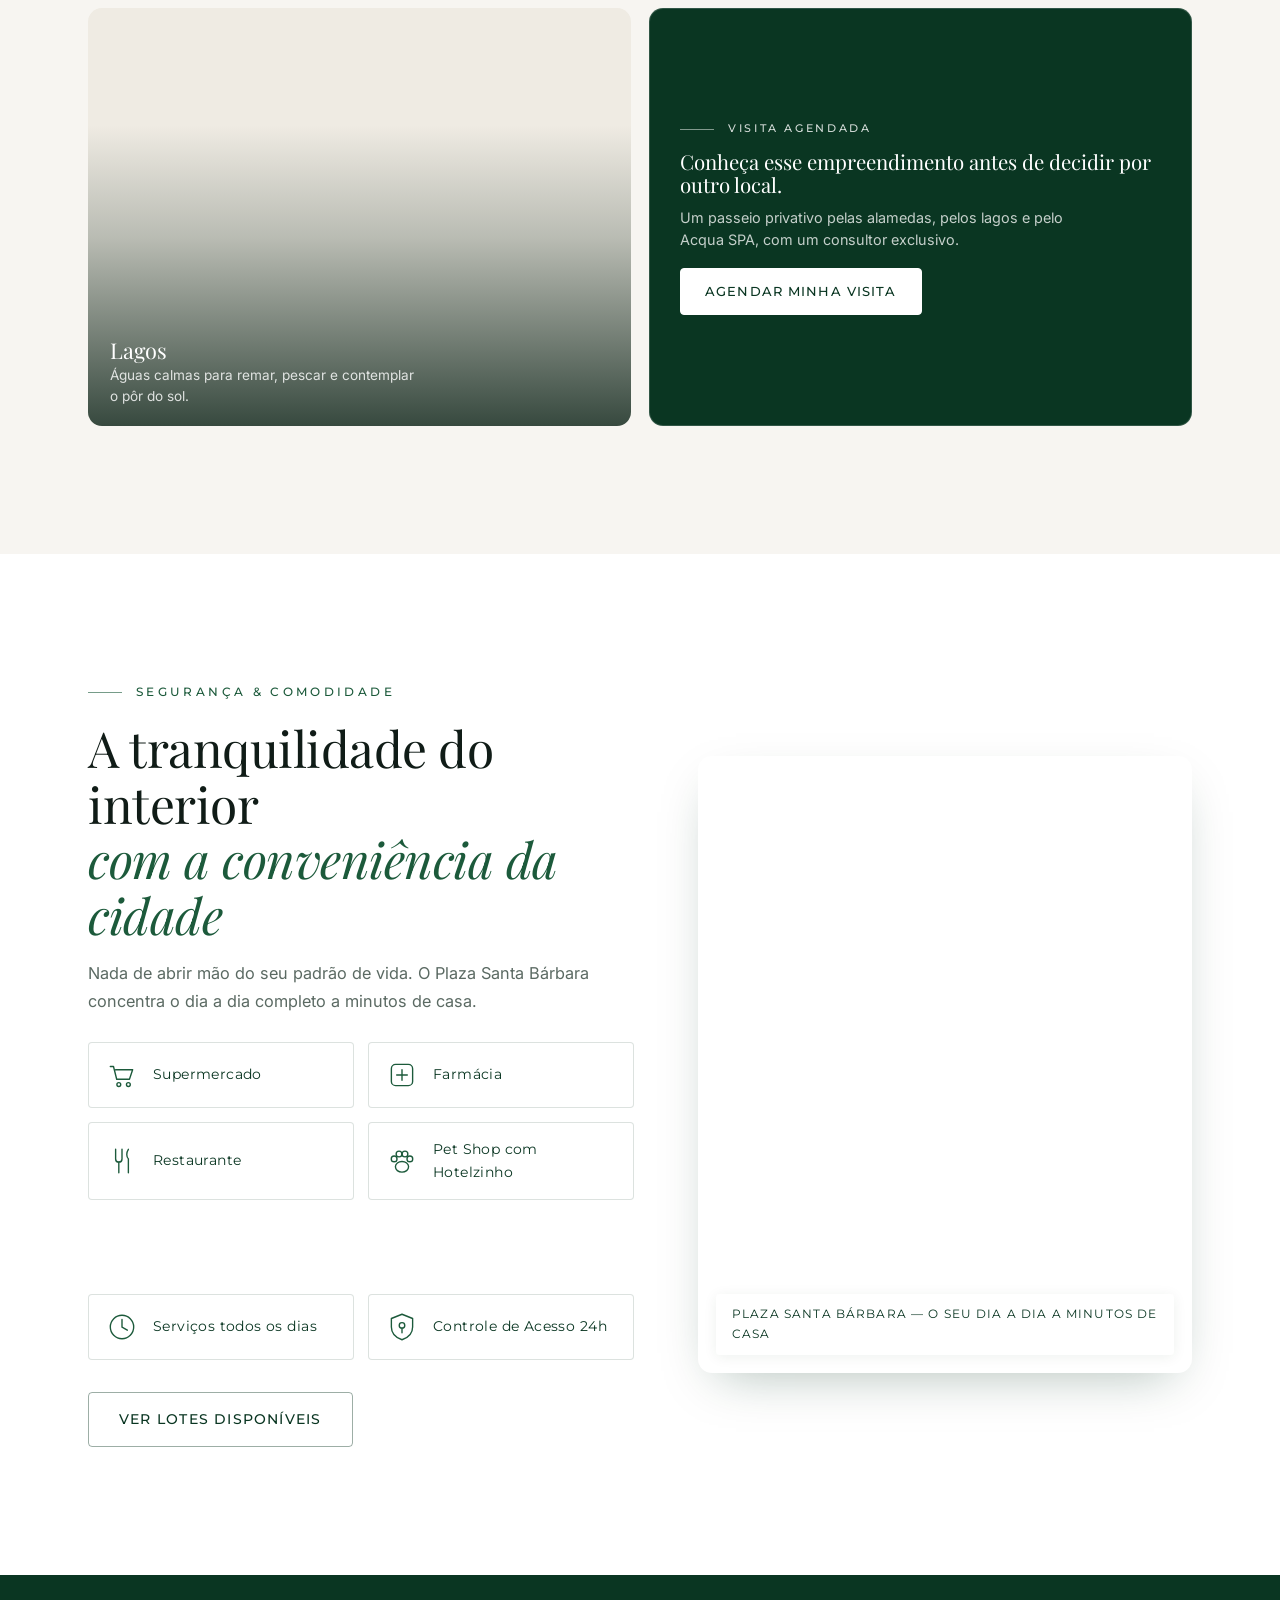
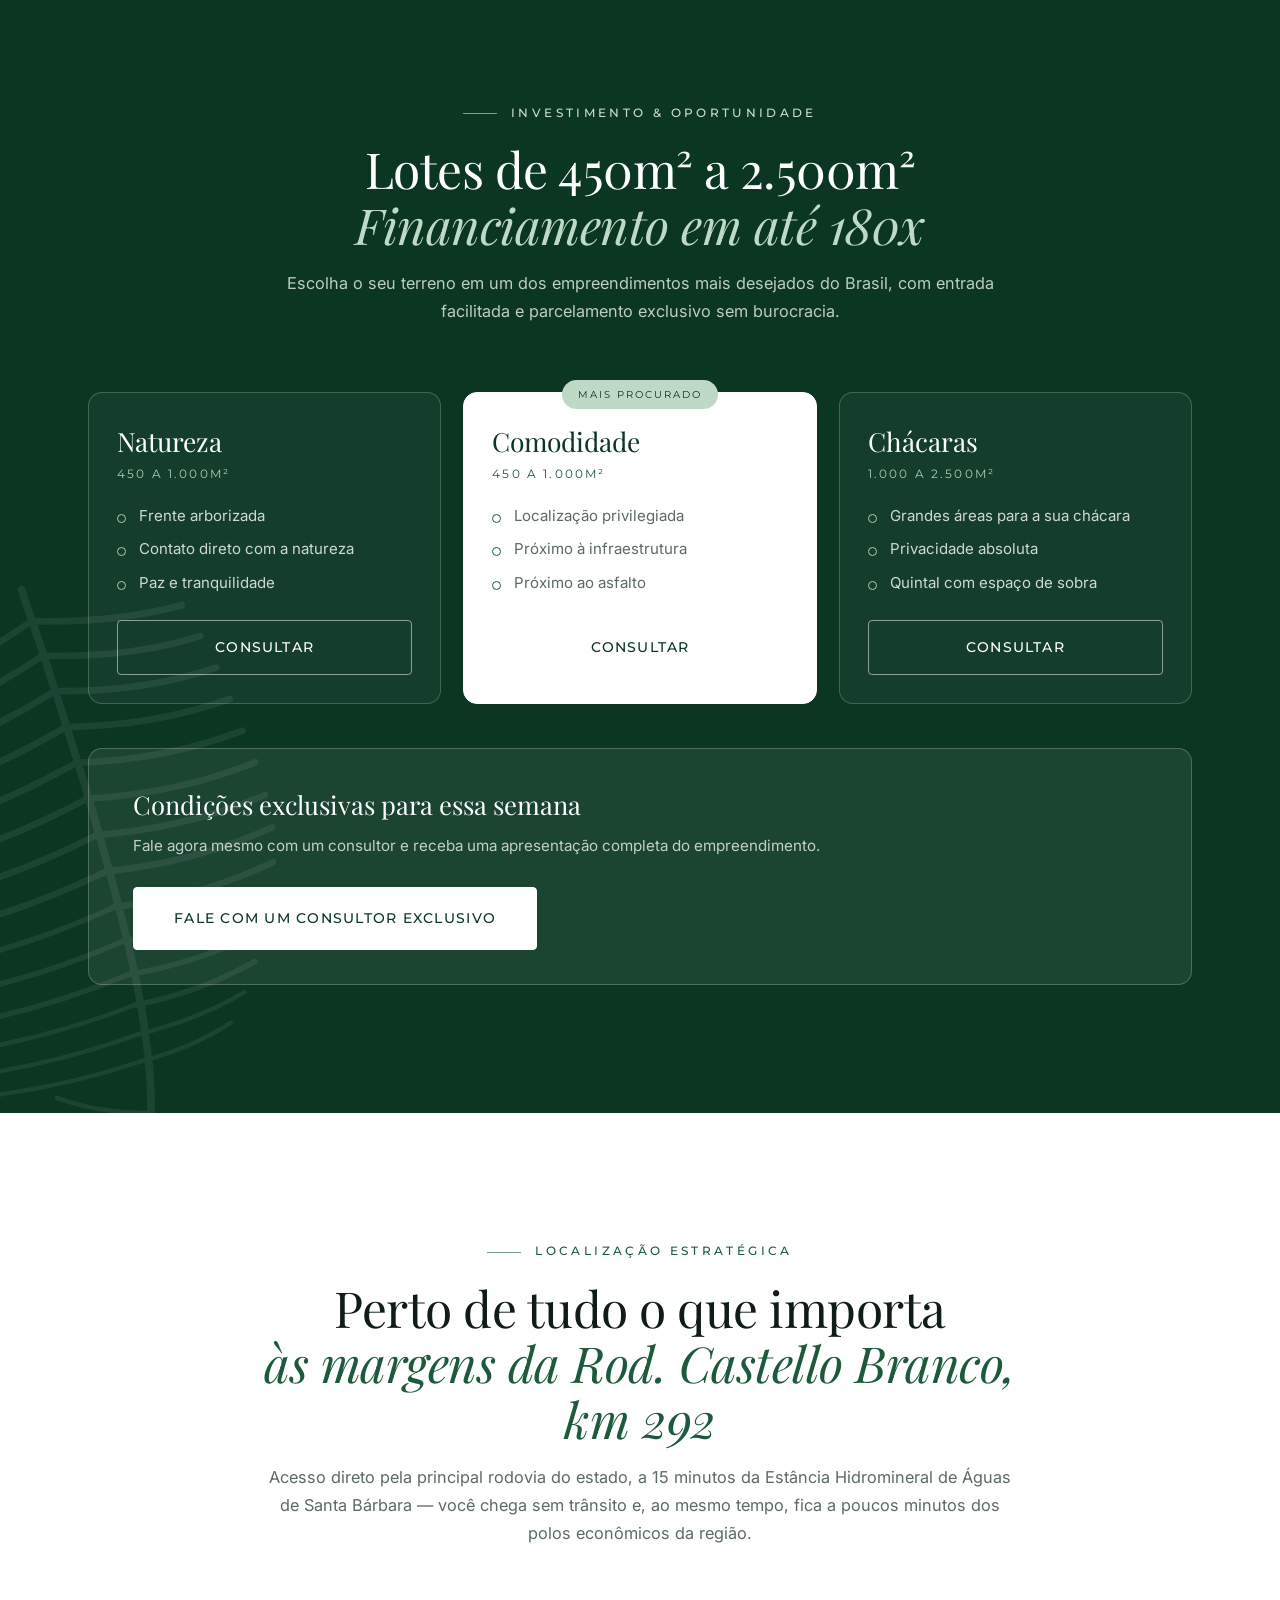
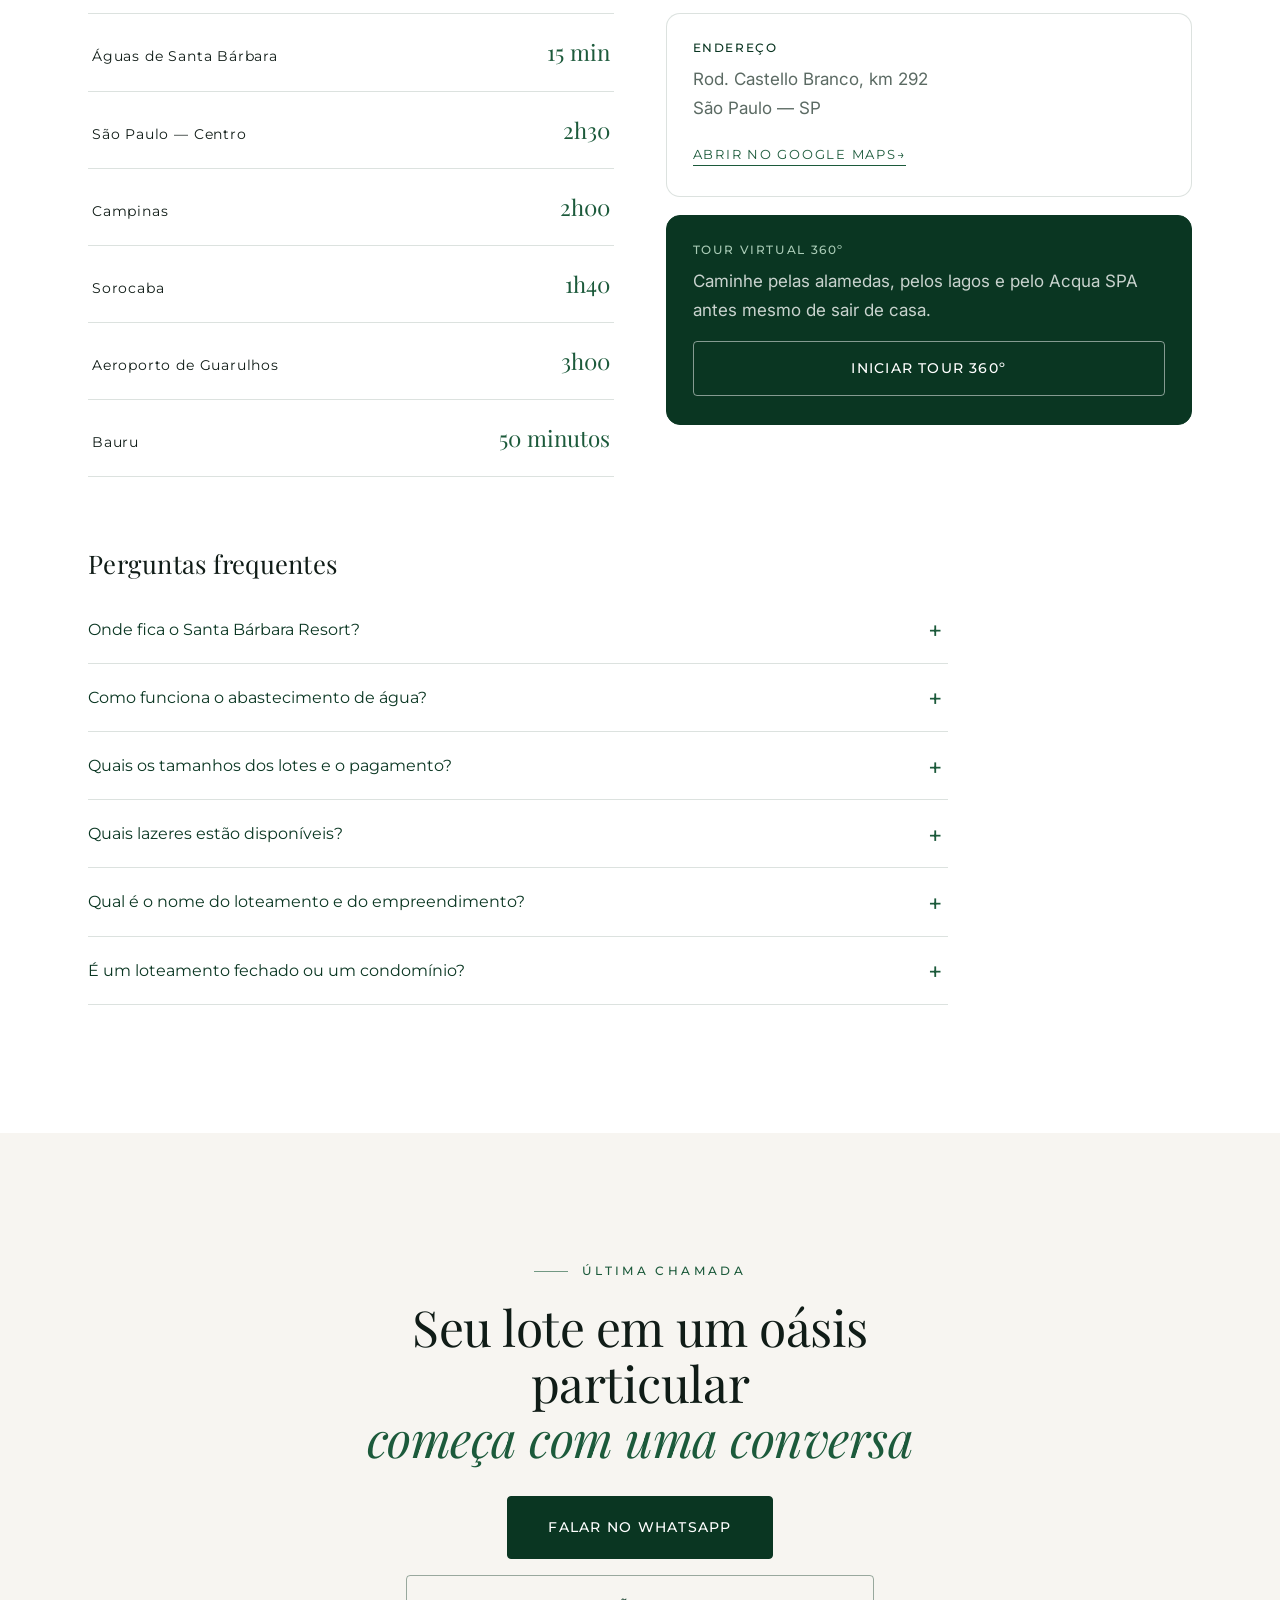
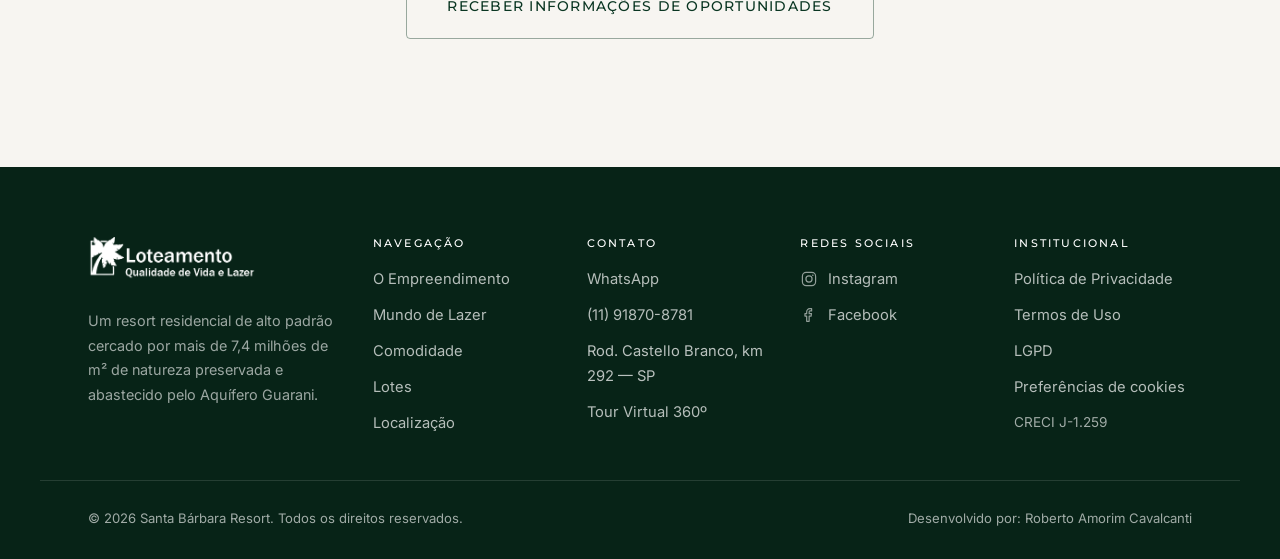
==== commit 3fc03d5a: "faq: remove 'Quem e a Momentum?' e adiciona 'E um loteamento fechado ou um condominio?' (JSON-LD esp" ====
--- a/index.html
+++ b/index.html
@@ -91,8 +91,8 @@
     },
     {
       "@type": "Question",
-      "name": "Quem é a Momentum?",
-      "acceptedAnswer": { "@type": "Answer", "text": "A Momentum é a maior loteadora do país e a proprietária do Santa Bárbara Resort. É ela quem administra o empreendimento, com o Sistema de Administração Momentum presente em todos os seus empreendimentos de lazer." }
+      "name": "É um loteamento fechado ou um condomínio?",
+      "acceptedAnswer": { "@type": "Answer", "text": "É um loteamento fechado: terreno de propriedade individual, portaria e controle de acesso 24h, com taxa de conservação administrada pela Momentum. Não é um condomínio — você constrói a sua casa seguindo as regras construtivas do empreendimento, com toda a infraestrutura de resort à disposição." }
     }
   ]
 }
@@ -574,8 +574,8 @@
         <p>O loteamento se chama Loteamento Qualidade de Vida e Lazer e o empreendimento é o Santa Bárbara Resort — também conhecido como Santa Bárbara Resort Residence — na região de Águas de Santa Bárbara.</p>
       </details>
       <details>
-        <summary>Quem é a Momentum?</summary>
-        <p>A Momentum é a maior loteadora do país e a proprietária do Santa Bárbara Resort. É ela quem administra o empreendimento, com o Sistema de Administração Momentum presente em todos os seus empreendimentos de lazer.</p>
+        <summary>É um loteamento fechado ou um condomínio?</summary>
+        <p>É um loteamento fechado: terreno de propriedade individual, portaria e controle de acesso 24h, com taxa de conservação administrada pela Momentum. Não é um condomínio — você constrói a sua casa seguindo as regras construtivas do empreendimento, com toda a infraestrutura de resort à disposição.</p>
       </details>
     </div>
   </div>
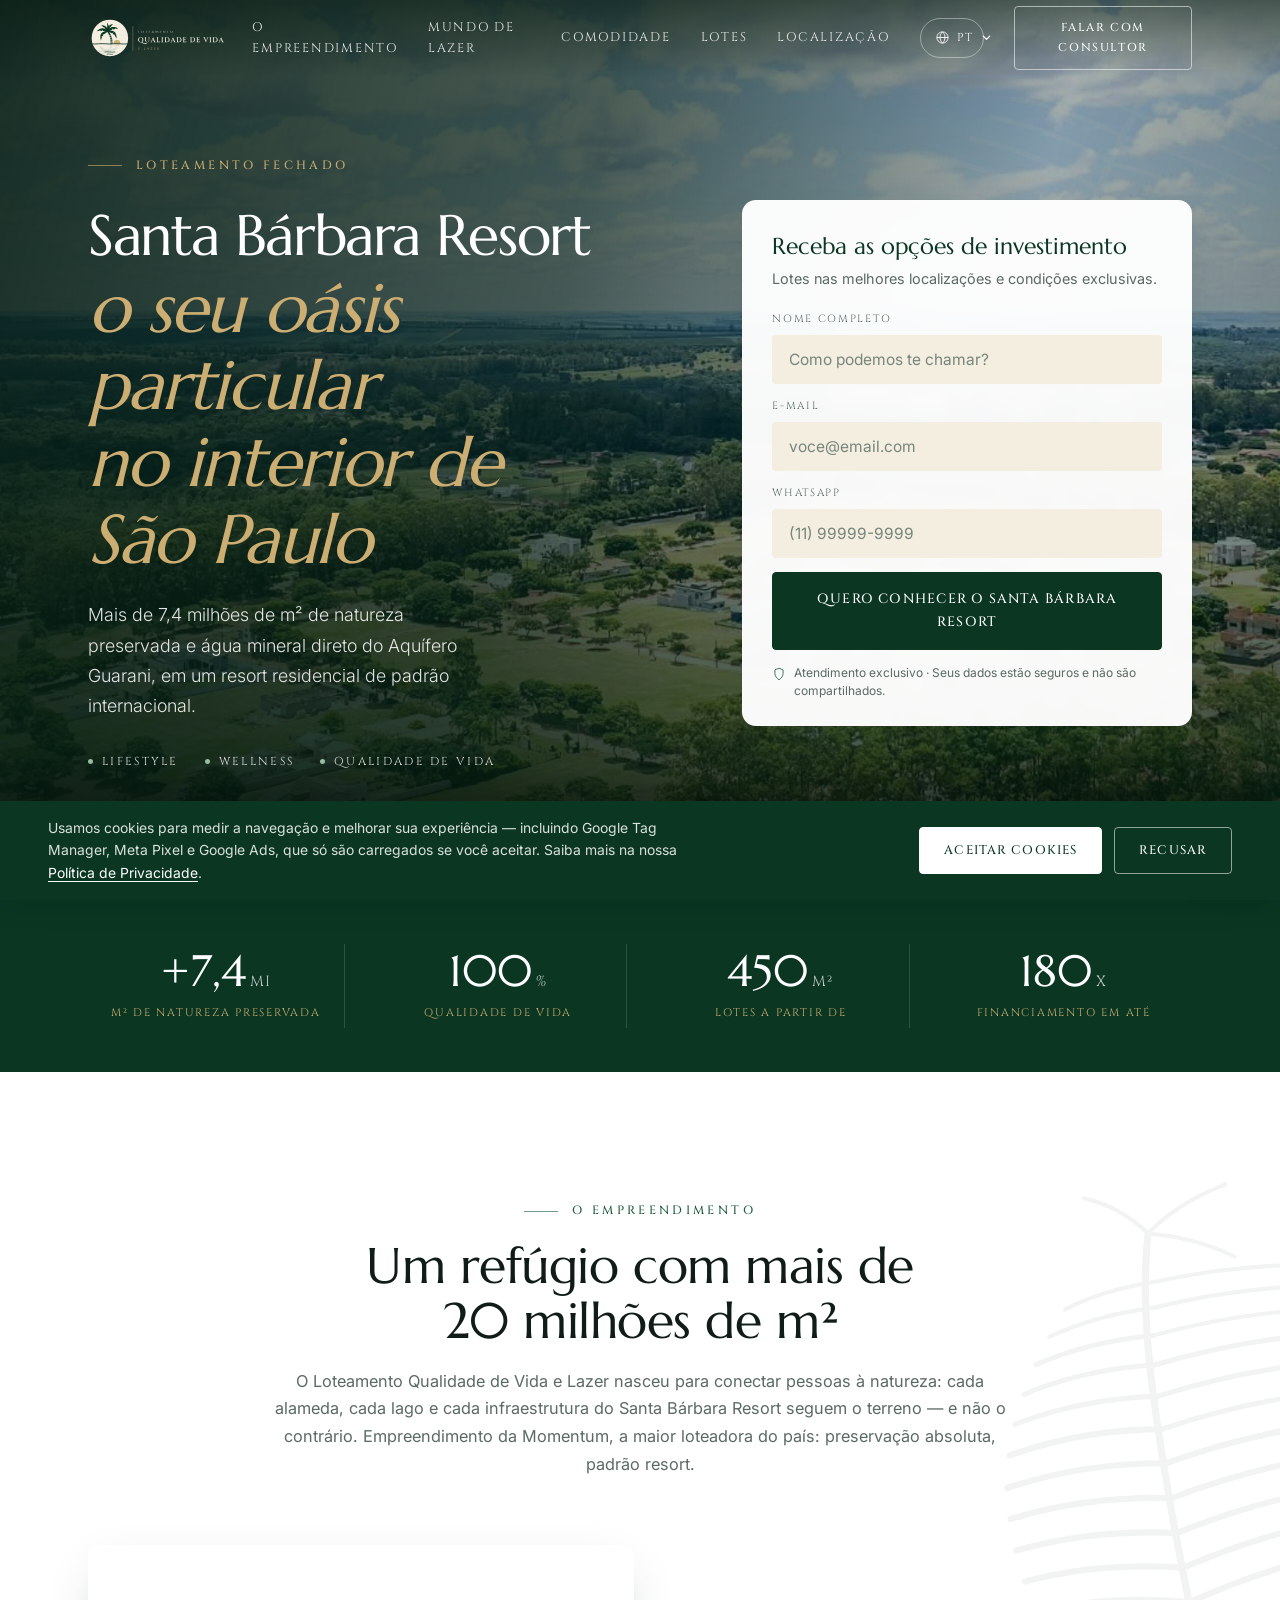
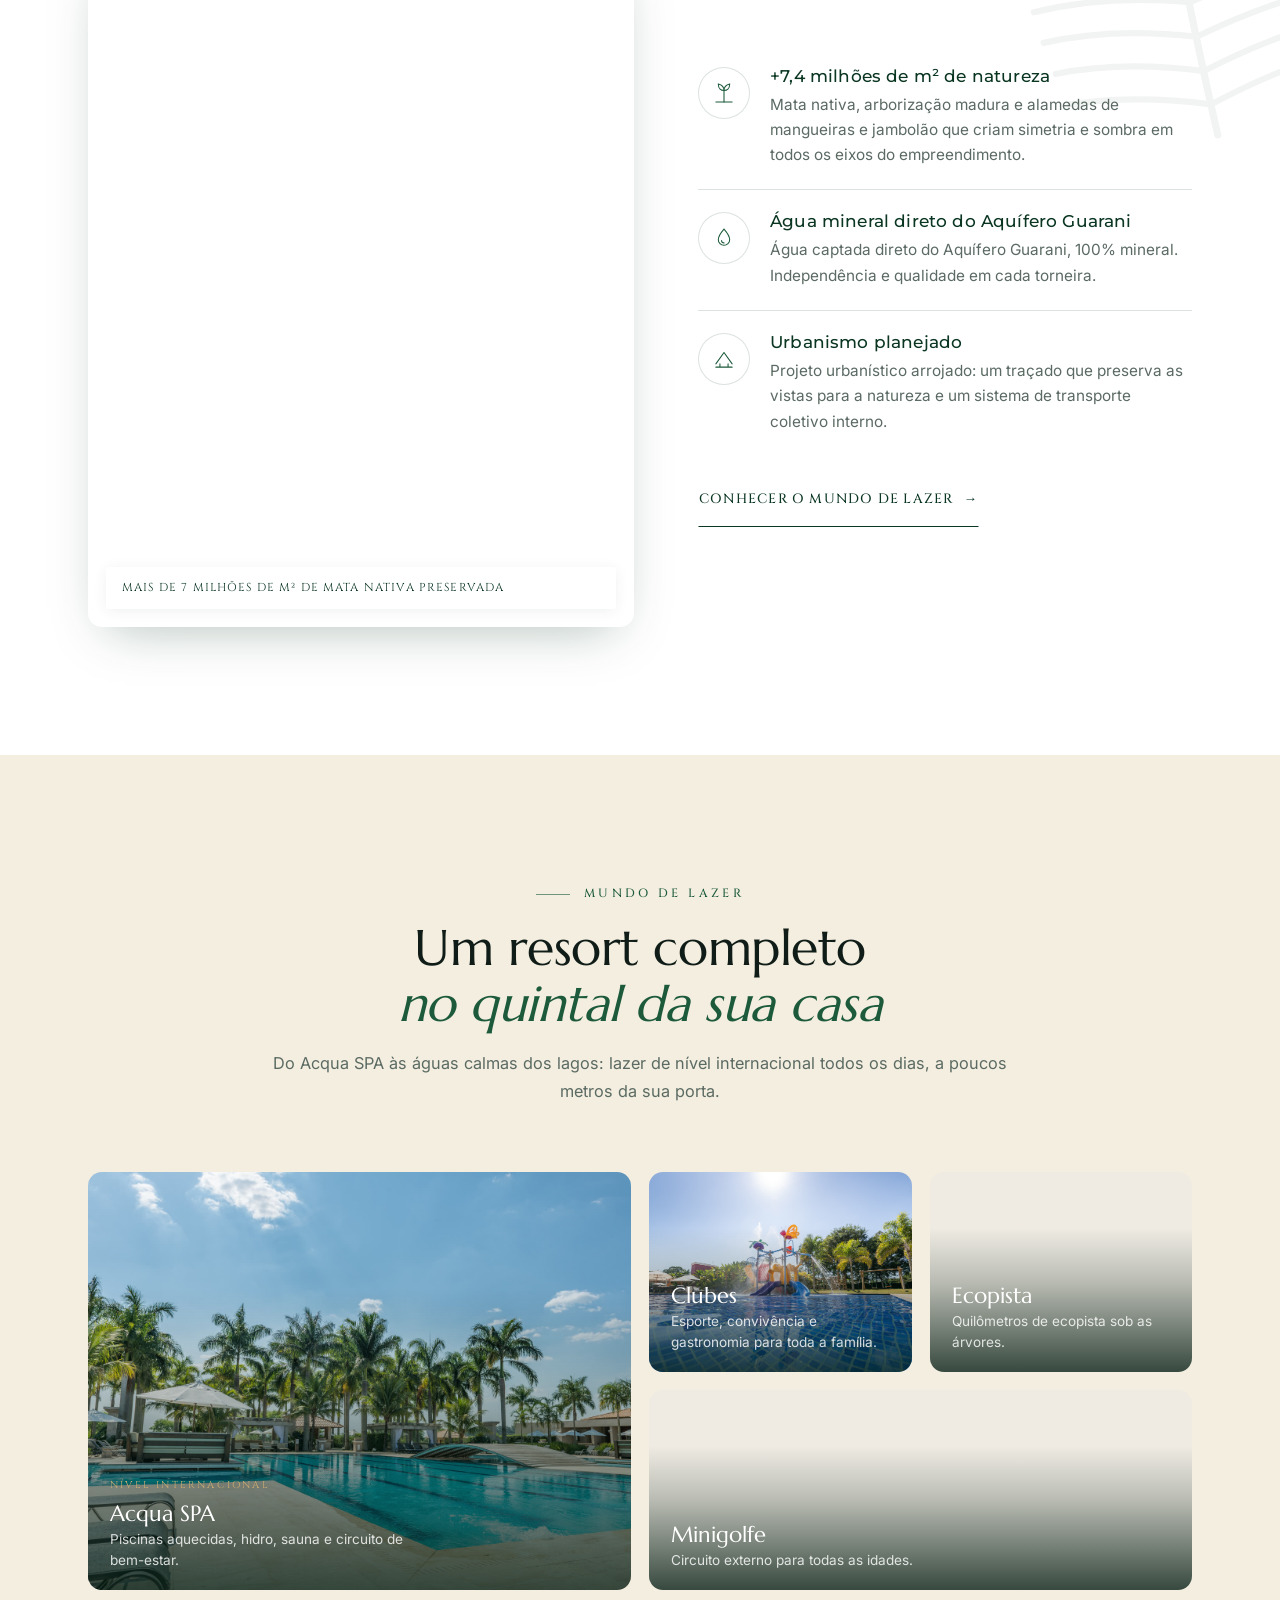
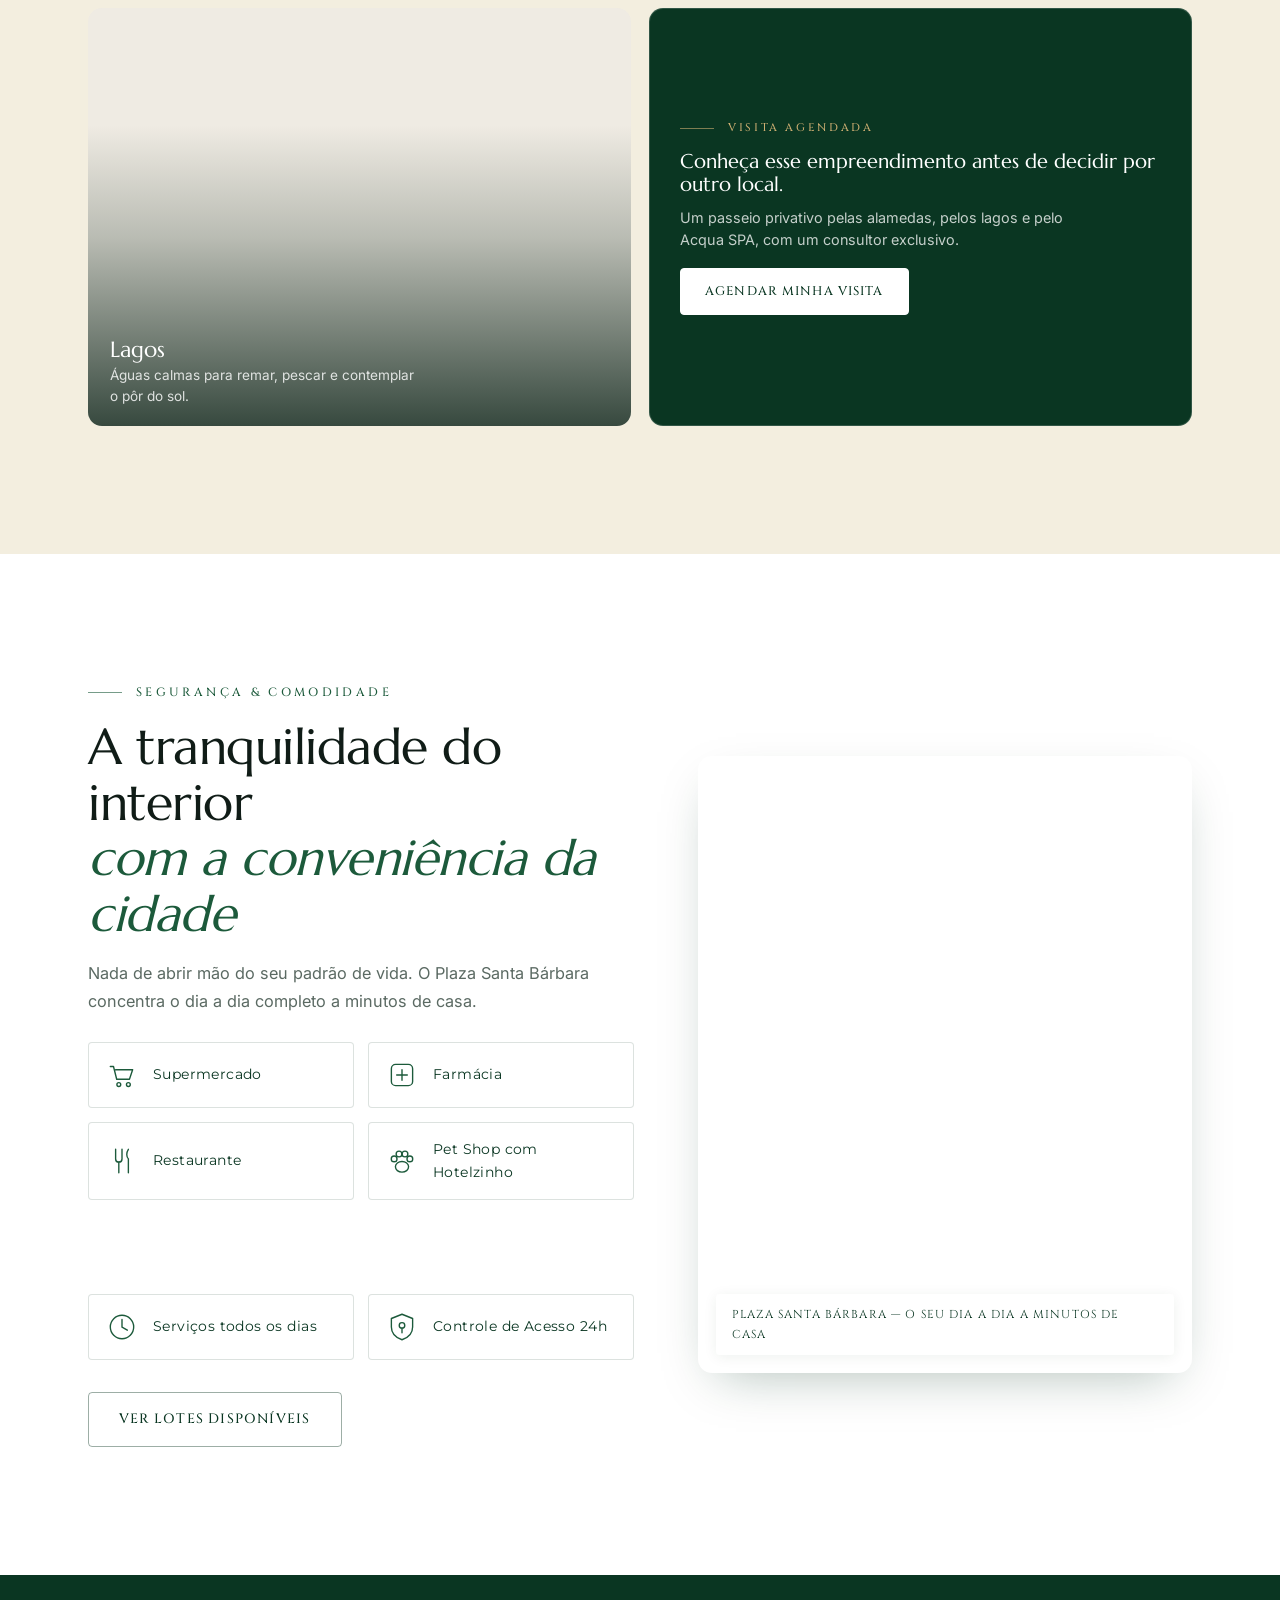
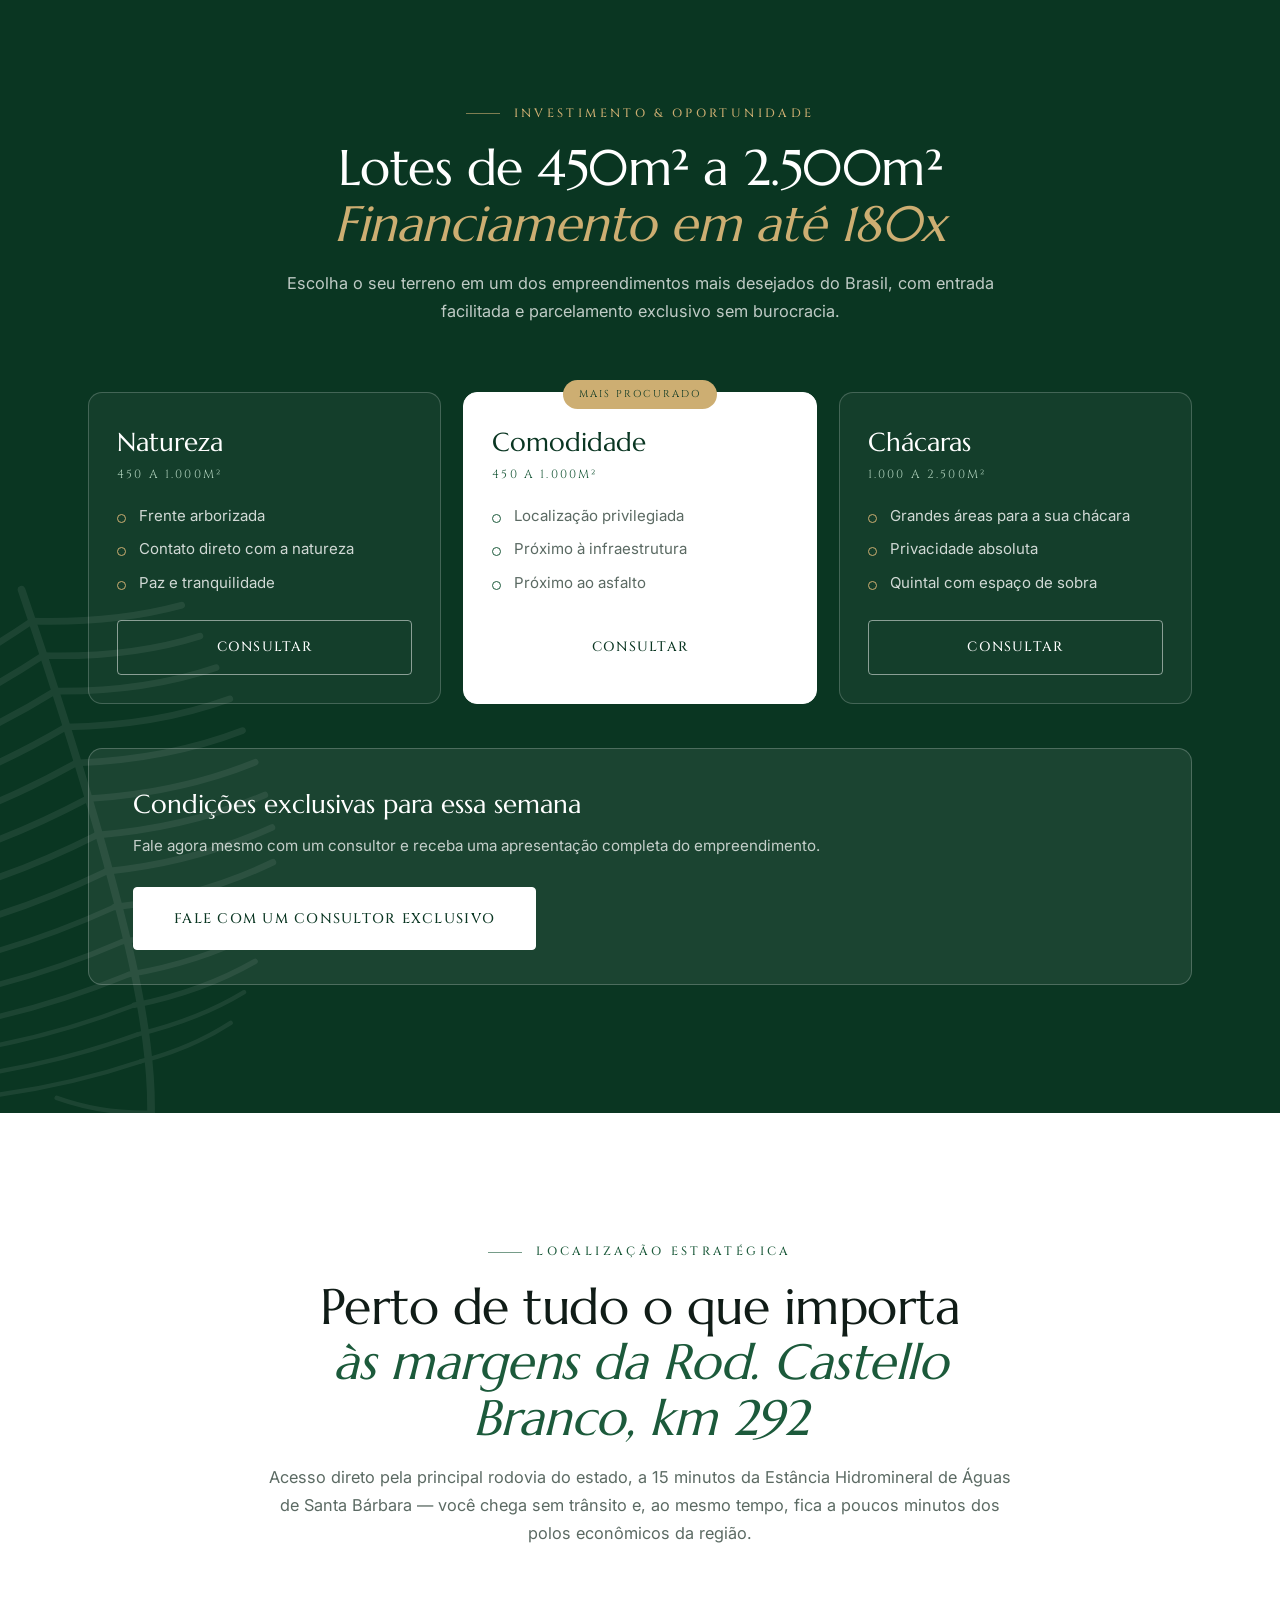
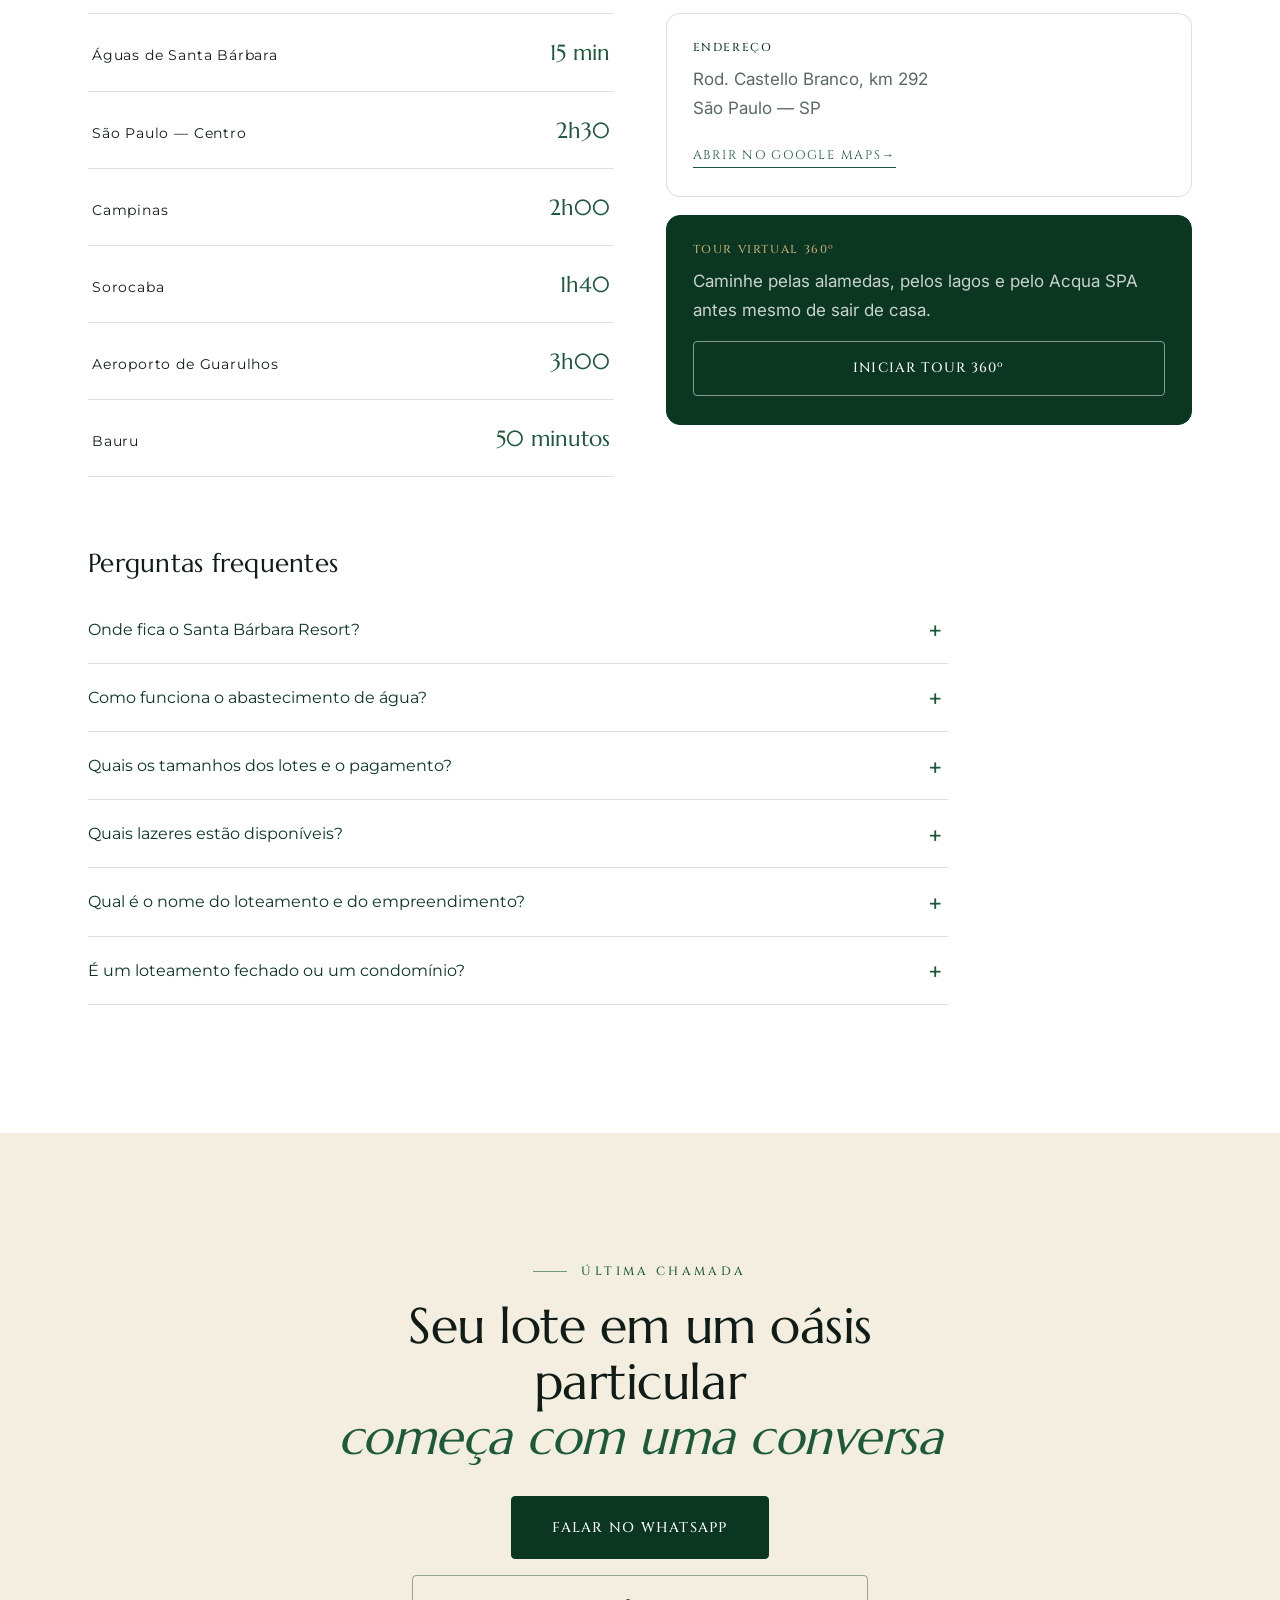
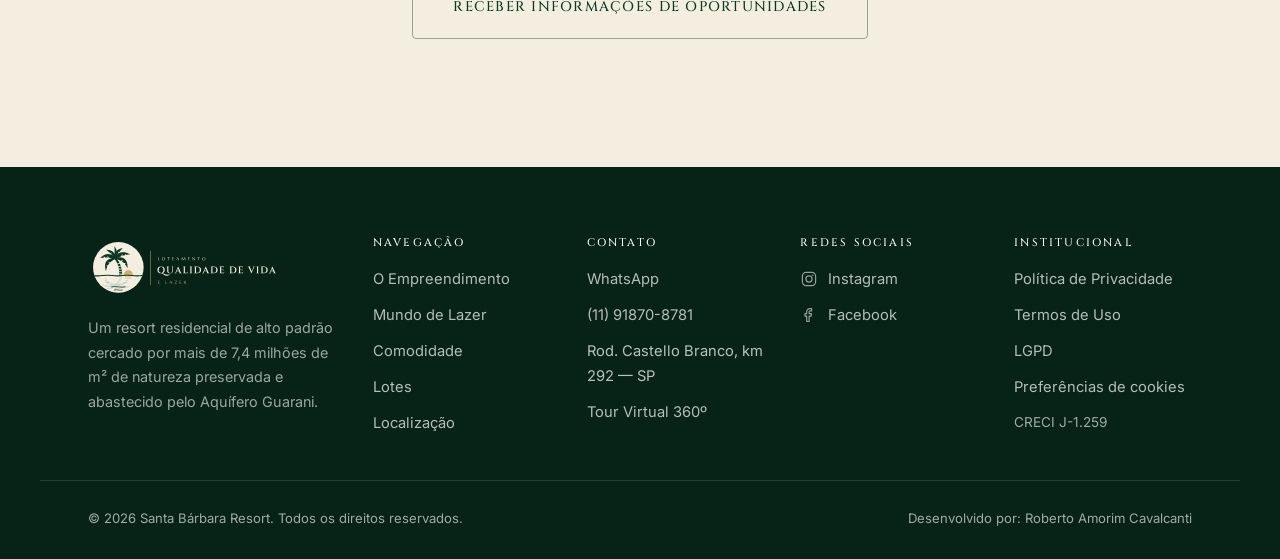
==== commit be92afb6: "rebrand: kit oficial da marca — logos SVG (cor/negativa) em header/footer, fontes Cinzel+Marcellus, " ====
--- a/index.html
+++ b/index.html
@@ -6,7 +6,7 @@
 <meta name="viewport" content="width=device-width, initial-scale=1, viewport-fit=cover">
 <title>Santa Bárbara Resort | Loteamento Fechado em Águas de Santa Bárbara</title>
 <meta name="description" content="Loteamento Qualidade de Vida e Lazer: 7,4 mi de m² de natureza, Acqua SPA e lotes de 450m² a 2.500m² em até 180x — a 15 min de Águas de Santa Bárbara.">
-<meta name="keywords" content="Santa Bárbara Resort, Santa Bárbara Resort Residence, Momentum Empreendimentos, Momentum loteadora, Loteamento Qualidade de Vida e Lazer, Loteamento Qualidade e Lazer, loteamento em Águas de Santa Bárbara, Estância Hidromineral de Águas de Santa Bárbara, loteamento fechado de luxo, loteamento com resort, lotes 180x">
+<meta name="keywords" content="Santa Bárbara Resort, Santa Bárbara Resort Residence, Momentum Empreendimentos, Momentum loteadora, Loteamento Qualidade de Vida e Lazer, Loteamento Qualidade e Lazer, loteamento no interior, lotes no interior, terreno no interior, loteamento em Águas de Santa Bárbara, Estância Hidromineral de Águas de Santa Bárbara, condomínio, chácaras, loteamento fechado de luxo, loteamento com resort, lotes 180x">
 <meta name="author" content="Santa Bárbara Resort">
 <meta name="robots" content="index, follow, max-image-preview:large">
 <meta name="theme-color" content="#0A3622">
@@ -24,16 +24,17 @@
 <meta name="twitter:description" content="Loteamento fechado de luxo com 7,4 mi de m², Aquífero Guarani e Acqua SPA — a 15 min de Águas de Santa Bárbara. Lotes em até 180x.">
 <meta name="twitter:image" content="https://loteamentoqualidadeelazer.com.br/assets/img/fotos/og-capa.jpg?v=20261007e">
 
-<link rel="icon" href="assets/img/favicon.png?v=20261007e" type="image/png" sizes="512x512">
-<link rel="apple-touch-icon" href="assets/img/favicon.png?v=20261007e">
+<link rel="icon" href="assets/img/favicon.svg?v=20261109a" type="image/svg+xml">
+<link rel="icon" href="favicon.ico" sizes="48x48">
+<link rel="apple-touch-icon" href="assets/img/apple-touch-icon-180.png?v=20261109a">
 
 <link rel="preconnect" href="https://fonts.googleapis.com">
 <link rel="preconnect" href="https://fonts.gstatic.com" crossorigin>
 <link rel="preload" as="image" type="image/webp"
       href="assets/img/fotos/hero-poster.jpg"
       fetchpriority="high">
-<link href="https://fonts.googleapis.com/css2?family=Inter:wght@300;400;500&family=Montserrat:wght@300;400;500;600&family=Playfair+Display:ital,wght@0,400;0,500;0,600;1,400&family=Tajawal:wght@400;500;700&display=swap" rel="stylesheet">
-<link rel="stylesheet" href="assets/css/styles.css?v=20261014b">
+<link href="https://fonts.googleapis.com/css2?family=Cinzel:wght@400;500;600&family=Inter:wght@300;400;500&family=Marcellus&family=Montserrat:wght@300;400;500;600&family=Tajawal:wght@400;500;700&display=swap" rel="stylesheet">
+<link rel="stylesheet" href="assets/css/styles.css?v=20261109a">
 <noscript><style>.reveal{opacity:1;transform:none}</style></noscript>
 
 <script type="application/ld+json">
@@ -44,9 +45,11 @@
   "name": "Santa Bárbara Resort",
   "alternateName": ["Santa Bárbara Resort Residence", "Loteamento Qualidade de Vida e Lazer", "Loteamento Qualidade e Lazer"],
   "parentOrganization": { "@type": "Organization", "name": "Momentum", "url": "https://www.momentum.com.br/" },
+  "sameAs": ["https://www.instagram.com/loteamentoqualidadeelazer/", "https://www.facebook.com/loteamentoqualidadedevidaelazer/"],
   "description": "Loteamento Qualidade de Vida e Lazer — loteamento fechado de luxo com 7,4 milhões de m² de área verde, abastecimento de água pelo Aquífero Guarani, Acqua SPA, clubes, ecopista, minigolfe e lagos. Lotes de 450m² a 2.500m², a 15 min de Águas de Santa Bárbara.",
   "url": "https://loteamentoqualidadeelazer.com.br/",
   "image": "https://loteamentoqualidadeelazer.com.br/assets/img/fotos/og-capa.jpg?v=20261007e",
+  "logo": "https://loteamentoqualidadeelazer.com.br/assets/img/favicon.png?v=20261109a",
   "telephone": "+55-11-91870-8781",
   "priceRange": "$$$$",
   "address": {
@@ -92,11 +95,24 @@
     {
       "@type": "Question",
       "name": "É um loteamento fechado ou um condomínio?",
-      "acceptedAnswer": { "@type": "Answer", "text": "É um loteamento fechado: terreno de propriedade individual, portaria e controle de acesso 24h, com taxa de conservação administrada pela Momentum. Não é um condomínio — você constrói a sua casa seguindo as regras construtivas do empreendimento, com toda a infraestrutura de resort à disposição." }
+      "acceptedAnswer": { "@type": "Answer", "text": "É um loteamento fechado: terreno de propriedade individual, portaria e controle de acesso 24h, com taxa de conservação administrada pela própria empresa! Não é um condomínio — você constrói a sua casa seguindo as regras construtivas do empreendimento, com toda a infraestrutura de resort à disposição." }
     }
   ]
 }
 </script>
+<script type="application/ld+json">
+{
+  "@context": "https://schema.org",
+  "@type": "VideoObject",
+  "name": "Santa Bárbara Resort — tour pelo loteamento no interior de São Paulo",
+  "description": "Vídeo do empreendimento Santa Bárbara Resort: 7,4 milhões de m² de natureza, lagos e infraestrutura de resort às margens da Rod. Castello Branco, km 292.",
+  "thumbnailUrl": "https://loteamentoqualidadeelazer.com.br/assets/img/fotos/hero-poster.jpg",
+  "contentUrl": "https://loteamentoqualidadeelazer.com.br/assets/video/hero-1080.mp4?v=20261007e",
+  "uploadDate": "2026-10-07",
+  "duration": "PT8S",
+  "embedUrl": "https://loteamentoqualidadeelazer.com.br/"
+}
+</script>
 </head>
 
 <body>
@@ -106,8 +122,10 @@
 <header class="site-header" id="header">
   <div class="container header-inner">
     <a href="#home" class="brand" aria-label="Santa Bárbara Resort — início">
-      <img class="brand-logo" src="assets/img/logo-lockup.png" width="720" height="170"
+      <img class="brand-logo brand-logo--over" src="assets/img/logo-horizontal-negativa.svg?v=20261109a" width="816" height="256"
            alt="Loteamento Qualidade de Vida e Lazer" decoding="async">
+      <img class="brand-logo brand-logo--solid" src="assets/img/logo-horizontal-cor.svg?v=20261109a" width="816" height="256"
+           alt="" aria-hidden="true" decoding="async">
     </a>
 
     <nav class="nav" id="nav" aria-label="Navegação principal">
@@ -575,7 +593,7 @@
       </details>
       <details>
         <summary>É um loteamento fechado ou um condomínio?</summary>
-        <p>É um loteamento fechado: terreno de propriedade individual, portaria e controle de acesso 24h, com taxa de conservação administrada pela Momentum. Não é um condomínio — você constrói a sua casa seguindo as regras construtivas do empreendimento, com toda a infraestrutura de resort à disposição.</p>
+        <p>É um loteamento fechado: terreno de propriedade individual, portaria e controle de acesso 24h, com taxa de conservação administrada pela própria empresa! Não é um condomínio — você constrói a sua casa seguindo as regras construtivas do empreendimento, com toda a infraestrutura de resort à disposição.</p>
       </details>
     </div>
   </div>
@@ -599,7 +617,7 @@
 <footer class="site-footer">
   <div class="container footer-grid">
     <div class="footer-brand">
-      <img class="footer-logo" src="assets/img/logo-footer.png" width="840" height="234"
+      <img class="footer-logo" src="assets/img/logo-horizontal-negativa.svg?v=20261109a" width="816" height="256"
            alt="Loteamento Qualidade de Vida e Lazer" loading="lazy" decoding="async">
       <p>Um resort residencial de alto padrão cercado por mais de 7,4 milhões de m² de natureza preservada e abastecido pelo Aquífero Guarani.</p>
     </div>
--- a/assets/css/styles.css
+++ b/assets/css/styles.css
@@ -1,6 +1,7 @@
 /* =========================================================
    Santa Bárbara Resort — Design System
-   Paleta: Branco / Off-White + Verde Imperial #0A3622
+   Kit de marca oficial: Verde #0A3622 · Creme #F3EEDF · Dourado #CDAE72 · Verde reflexo #5E8C74
+   Tipografia do kit: Marcellus (títulos) + Cinzel (caixa alta) · Inter (corpo) · Montserrat (UI)
    ========================================================= */
 
 :root{
@@ -9,7 +10,9 @@
   --green-800:#14452F;
   --green-700:#1C5A3B;
   --green-600:#27704B;
-  --cream:#F7F5F1;
+  --cream:#F3EEDF;
+  --gold:#CDAE72;
+  --sage:#5E8C74;
   --sand:#EFEBE3;
   --white:#FFFFFF;
   --ink:#101C17;
@@ -18,7 +21,8 @@
   --line-light:rgba(255,255,255,.24);
 
   /* Tipografia */
-  --font-display:'Playfair Display','Tajawal', Georgia, serif;
+  --font-display:'Marcellus','Tajawal', Georgia, serif;
+  --font-brand:'Cinzel','Marcellus','Tajawal', Georgia, serif;
   --font-ui:'Montserrat','Tajawal', 'Helvetica Neue', Arial, sans-serif;
   --font-body:'Inter','Tajawal', 'Helvetica Neue', Arial, sans-serif;
 
@@ -66,7 +70,7 @@
 
 /* ---------- Tipografia utilitária ---------- */
 .eyebrow{
-  font-family:var(--font-ui);
+  font-family:var(--font-brand);
   font-size:12px;font-weight:500;letter-spacing:.28em;text-transform:uppercase;
   color:var(--green-700);margin:0 0 18px;
 }
@@ -74,13 +78,13 @@
   content:"";display:inline-block;width:34px;height:1px;background:currentColor;
   vertical-align:middle;margin-right:14px;opacity:.6;
 }
-.eyebrow-light{color:rgba(255,255,255,.82)}
+.eyebrow-light{color:var(--gold)}
 
 h1,h2{font-family:var(--font-display);font-weight:400}
 h1{font-size:clamp(2.4rem,6vw,4.3rem);letter-spacing:-.02em}
 h2{font-size:clamp(1.9rem,4vw,3.1rem)}
 h1 em,h2 em{font-style:italic;color:var(--green-700)}
-.on-dark em{color:#BFD9C7}
+.on-dark em{color:var(--gold)}
 
 h3{font-family:var(--font-ui);font-size:1.06rem;font-weight:500;letter-spacing:.01em}
 
@@ -92,7 +96,7 @@
   display:inline-flex;align-items:center;justify-content:center;gap:10px;
   padding:15px 30px;border:1px solid var(--btn-bd);border-radius:var(--radius);
   background:var(--btn-bg);color:var(--btn-fg);
-  font-family:var(--font-ui);font-size:13.5px;font-weight:500;letter-spacing:.09em;text-transform:uppercase;
+  font-family:var(--font-brand);font-size:13.5px;font-weight:500;letter-spacing:.09em;text-transform:uppercase;
   text-align:center;position:relative;overflow:hidden;
   transition:transform .35s var(--ease), background .35s var(--ease), color .35s var(--ease), box-shadow .35s var(--ease);
 }
@@ -137,13 +141,15 @@
 .header-inner{display:flex;align-items:center;justify-content:space-between;gap:24px}
 
 .brand{display:flex;align-items:center;color:#fff;flex:0 0 auto}
-.brand-logo{display:block;width:auto;height:44px;max-width:none;transition:filter .4s var(--ease)}
-/* Hero (header transparente): logo em branco — header sólido: cores originais */
-.site-header:not(.is-solid) .brand-logo{filter:brightness(0) invert(1)}
+.brand-logo{display:block;width:auto;height:44px;max-width:none}
+/* Kit de marca: sobre o hero/menu aberto → versão negativa (creme); header sólido → cores */
+.brand-logo--solid{display:none}
+.site-header.is-solid .brand-logo--over,.nav-open .brand-logo--over{display:none}
+.site-header.is-solid .brand-logo--solid,.nav-open .brand-logo--solid{display:block}
 
 .nav{display:flex;align-items:center;gap:30px}
 .nav a{
-  font-family:var(--font-ui);font-size:12.5px;letter-spacing:.14em;text-transform:uppercase;
+  font-family:var(--font-brand);font-size:12.5px;letter-spacing:.14em;text-transform:uppercase;
   color:rgba(255,255,255,.9);position:relative;padding:6px 0;transition:color .3s var(--ease);
 }
 .site-header.is-solid .nav a{color:var(--ink)}
@@ -191,12 +197,12 @@
   grid-template-columns:minmax(0,1.15fr) minmax(0,.85fr);align-items:center;
 }
 .hero-copy{max-width:640px}
-.hero h1 em{color:#CFE3D6}
-.hero .eyebrow{color:rgba(255,255,255,.8)}
+.hero h1 em{color:var(--gold)}
+.hero .eyebrow{color:var(--gold)}
 .hero-lead{font-size:clamp(1rem,1.4vw,1.15rem);color:rgba(255,255,255,.88);max-width:36ch;margin-top:22px;font-weight:300}
 .hero-highlights{display:flex;flex-wrap:wrap;gap:10px 26px;margin-top:30px}
 .hero-highlights li{
-  font-family:var(--font-ui);font-size:11.5px;letter-spacing:.2em;text-transform:uppercase;
+  font-family:var(--font-brand);font-size:11.5px;letter-spacing:.2em;text-transform:uppercase;
   color:rgba(255,255,255,.9);display:flex;align-items:center;gap:9px;
 }
 .hero-highlights li::before{content:"";width:5px;height:5px;border-radius:50%;background:#9CC6A9}
@@ -219,7 +225,7 @@
 .lead-card__sub{font-size:.9rem;color:var(--muted);margin-bottom:20px}
 .field{margin-bottom:14px}
 .field label{
-  display:block;font-family:var(--font-ui);font-size:10.5px;letter-spacing:.16em;
+  display:block;font-family:var(--font-brand);font-size:10.5px;letter-spacing:.16em;
   text-transform:uppercase;color:var(--muted);margin-bottom:6px;
 }
 .field input{
@@ -241,7 +247,7 @@
   border:1px solid rgba(28,90,59,.2);display:flex;flex-direction:column;gap:4px;
   font-size:14px;color:var(--green-800);text-align:center;
 }
-.form-success strong{font-family:var(--font-ui);font-size:13px;letter-spacing:.06em;text-transform:uppercase}
+.form-success strong{font-family:var(--font-brand);font-size:13px;letter-spacing:.06em;text-transform:uppercase}
 .lead-form.is-sent .field,.lead-form.is-sent .btn-block,.lead-form.is-sent .form-note{display:none}
 
 /* ---------- Faixa de indicadores ---------- */
@@ -253,10 +259,10 @@
   display:block;font-family:var(--font-display);font-size:clamp(2rem,3.4vw,2.9rem);line-height:1;
   color:#fff;
 }
-.strip-value small{font-family:var(--font-ui);font-size:.34em;letter-spacing:.08em;margin-left:4px;opacity:.75;text-transform:uppercase}
+.strip-value small{font-family:var(--font-brand);font-size:.34em;letter-spacing:.08em;margin-left:4px;opacity:.75;text-transform:uppercase}
 .strip-label{
-  display:block;margin-top:10px;font-family:var(--font-ui);font-size:11px;
-  letter-spacing:.16em;text-transform:uppercase;color:rgba(255,255,255,.66);
+  display:block;margin-top:10px;font-family:var(--font-brand);font-size:11px;
+  letter-spacing:.16em;text-transform:uppercase;color:var(--gold);
 }
 
 /* ---------- Seções ---------- */
@@ -277,7 +283,7 @@
 .split-media figcaption{
   position:absolute;left:18px;bottom:18px;right:18px;
   background:rgba(255,255,255,.94);color:var(--green-900);
-  font-family:var(--font-ui);font-size:11.5px;letter-spacing:.1em;text-transform:uppercase;
+  font-family:var(--font-brand);font-size:11.5px;letter-spacing:.1em;text-transform:uppercase;
   padding:11px 16px;border-radius:var(--radius);box-shadow:var(--shadow-sm);
 }
 .split-body .section-head{margin-bottom:26px}
@@ -329,12 +335,12 @@
   display:flex;flex-direction:column;gap:3px;
 }
 .gallery-tag{
-  font-family:var(--font-ui);font-size:10px;letter-spacing:.22em;text-transform:uppercase;
-  color:#BFD9C7;margin-bottom:4px;
+  font-family:var(--font-brand);font-size:10px;letter-spacing:.22em;text-transform:uppercase;
+  color:var(--gold);margin-bottom:4px;
 }
 .gallery-title{font-family:var(--font-display);font-size:clamp(1.15rem,1.7vw,1.6rem);line-height:1.15}
 .gallery-desc{font-size:.85rem;color:rgba(255,255,255,.82);line-height:1.5;max-width:34ch}
-.gallery-hint{display:none;text-align:center;font-family:var(--font-ui);font-size:11px;letter-spacing:.2em;text-transform:uppercase;color:var(--muted);margin-top:22px}
+.gallery-hint{display:none;text-align:center;font-family:var(--font-brand);font-size:11px;letter-spacing:.2em;text-transform:uppercase;color:var(--muted);margin-top:22px}
 
 /* ---------- Comodidade ---------- */
 .amenities{display:grid;grid-template-columns:repeat(2,1fr);gap:14px;margin-bottom:32px}
@@ -358,12 +364,12 @@
 .plan:hover{transform:translateY(-6px);background:rgba(255,255,255,.08);border-color:rgba(255,255,255,.4)}
 .plan h3{font-family:var(--font-display);font-size:1.65rem;font-weight:400;color:#fff;text-transform:none;letter-spacing:0}
 .plan-size{
-  font-family:var(--font-ui);font-size:12px;letter-spacing:.18em;text-transform:uppercase;
+  font-family:var(--font-brand);font-size:12px;letter-spacing:.18em;text-transform:uppercase;
   color:#A9CBB6;margin:8px 0 20px;
 }
 .plan ul{display:flex;flex-direction:column;gap:11px;margin-bottom:26px;flex:1}
 .plan li{position:relative;padding-left:22px;font-size:.94rem;color:rgba(255,255,255,.8);line-height:1.5}
-.plan li::before{content:"";position:absolute;left:0;top:9px;width:9px;height:9px;border:1px solid #A9CBB6;border-radius:50%}
+.plan li::before{content:"";position:absolute;left:0;top:9px;width:9px;height:9px;border:1px solid var(--gold);border-radius:50%}
 .plan--featured{background:#fff;color:var(--ink);border-color:#fff}
 .plan--featured:hover{background:#fff}
 .plan--featured h3{color:var(--green-900)}
@@ -372,7 +378,7 @@
 .plan--featured li::before{border-color:var(--green-700)}
 .plan-badge{
   position:absolute;top:-13px;left:50%;transform:translateX(-50%);
-  background:#BFD9C7;color:var(--green-900);font-family:var(--font-ui);
+  background:var(--gold);color:var(--green-900);font-family:var(--font-brand);
   font-size:10px;letter-spacing:.2em;text-transform:uppercase;padding:6px 16px;border-radius:20px;
   white-space:nowrap;
 }
@@ -398,13 +404,13 @@
 }
 .location-cards{display:grid;gap:18px}
 .info-card{border:1px solid var(--line);border-radius:var(--radius-lg);padding:28px 26px;background:#fff}
-.info-card h3{margin-bottom:10px;color:var(--green-900);letter-spacing:.14em;text-transform:uppercase;font-size:11.5px}
+.info-card h3{margin-bottom:10px;color:var(--green-900);letter-spacing:.14em;text-transform:uppercase;font-size:11.5px;font-family:var(--font-brand)}
 .info-card p{color:var(--muted);margin-bottom:16px}
 .info-card--accent{background:var(--green-900);border-color:var(--green-900);color:#fff}
-.info-card--accent h3{color:#A9CBB6}
+.info-card--accent h3{color:var(--gold)}
 .info-card--accent p{color:rgba(255,255,255,.78)}
 .link-arrow{
-  font-family:var(--font-ui);font-size:12.5px;letter-spacing:.14em;text-transform:uppercase;
+  font-family:var(--font-brand);font-size:12.5px;letter-spacing:.14em;text-transform:uppercase;
   color:var(--green-700);border-bottom:1px solid currentColor;padding-bottom:3px;
 }
 .link-arrow::after{content:" →";transition:margin .3s var(--ease);display:inline-block}
@@ -436,11 +442,11 @@
   display:grid;grid-template-columns:1.4fr repeat(4,1fr);gap:36px;
   padding-bottom:44px;border-bottom:1px solid rgba(255,255,255,.12);
 }
-.footer-brand .footer-logo{display:block;width:min(260px,78%);height:auto;filter:brightness(0) invert(1);margin-bottom:18px}
+.footer-brand .footer-logo{display:block;width:min(260px,78%);height:auto;margin-bottom:18px}
 .footer-brand p{max-width:34ch;color:rgba(255,255,255,.6);font-size:.9rem}
 .footer-col{display:flex;flex-direction:column;gap:11px}
 .footer-col h3{
-  font-family:var(--font-ui);font-size:11px;letter-spacing:.2em;text-transform:uppercase;
+  font-family:var(--font-brand);font-size:11px;letter-spacing:.2em;text-transform:uppercase;
   color:#fff;margin:0 0 6px;font-weight:500;
 }
 .footer-col a{color:rgba(255,255,255,.7);transition:color .3s var(--ease);width:fit-content}
@@ -487,7 +493,7 @@
 .legal-wrap{max-width:820px}
 .legal-title{font-family:var(--font-display);font-size:clamp(2rem,4.6vw,3rem);margin-bottom:12px}
 .legal-updated{
-  font-family:var(--font-ui);font-size:11.5px;letter-spacing:.18em;text-transform:uppercase;
+  font-family:var(--font-brand);font-size:11.5px;letter-spacing:.18em;text-transform:uppercase;
   color:var(--muted);margin-bottom:34px;
 }
 .legal-wrap h2{
@@ -510,7 +516,7 @@
 .legal-wrap table{width:100%;min-width:560px;border-collapse:collapse;font-size:.92rem;margin:0 0 1.4em}
 .legal-wrap th,.legal-wrap td{border:1px solid var(--line);padding:12px 14px;text-align:left;vertical-align:top;line-height:1.6}
 .legal-wrap th{
-  background:var(--cream);color:var(--green-900);font-family:var(--font-ui);
+  background:var(--cream);color:var(--green-900);font-family:var(--font-brand);
   font-size:.74rem;letter-spacing:.12em;text-transform:uppercase;font-weight:600;
 }
 .legal-wrap td{color:var(--muted)}
@@ -538,7 +544,7 @@
 .whats-float:hover{transform:translateY(-4px) scale(1.04);background:var(--green-800)}
 .whats-float__label{
   position:absolute;right:70px;white-space:nowrap;background:#fff;color:var(--green-900);
-  font-family:var(--font-ui);font-size:11.5px;letter-spacing:.1em;text-transform:uppercase;
+  font-family:var(--font-brand);font-size:11.5px;letter-spacing:.1em;text-transform:uppercase;
   padding:9px 15px;border-radius:var(--radius);box-shadow:var(--shadow-sm);
   opacity:0;transform:translateX(8px);pointer-events:none;transition:.35s var(--ease);
 }
@@ -560,7 +566,7 @@
 .lightbox[hidden]{display:none}
 .lightbox figure{margin:0;max-width:1100px;width:100%;text-align:center}
 .lightbox img{width:100%;max-height:76vh;object-fit:contain;border-radius:var(--radius);margin-inline:auto}
-.lightbox figcaption{color:rgba(255,255,255,.8);font-family:var(--font-ui);font-size:12px;letter-spacing:.14em;text-transform:uppercase;margin-top:16px}
+.lightbox figcaption{color:rgba(255,255,255,.8);font-family:var(--font-brand);font-size:12px;letter-spacing:.14em;text-transform:uppercase;margin-top:16px}
 .lightbox__close{
   position:absolute;top:18px;right:24px;background:none;border:0;color:#fff;font-size:44px;line-height:1;font-weight:200;
 }
@@ -706,7 +712,7 @@
   display:inline-flex;align-items:center;gap:7px;
   background:none;border:1px solid rgba(255,255,255,.4);border-radius:999px;
   padding:9px 14px;color:#fff;
-  font-family:var(--font-ui);font-size:11.5px;letter-spacing:.14em;text-transform:uppercase;
+  font-family:var(--font-brand);font-size:11.5px;letter-spacing:.14em;text-transform:uppercase;
   transition:border-color .3s var(--ease),background .3s var(--ease),color .3s var(--ease);
 }
 .site-header.is-solid .lang-btn{border-color:var(--line);color:var(--green-900)}
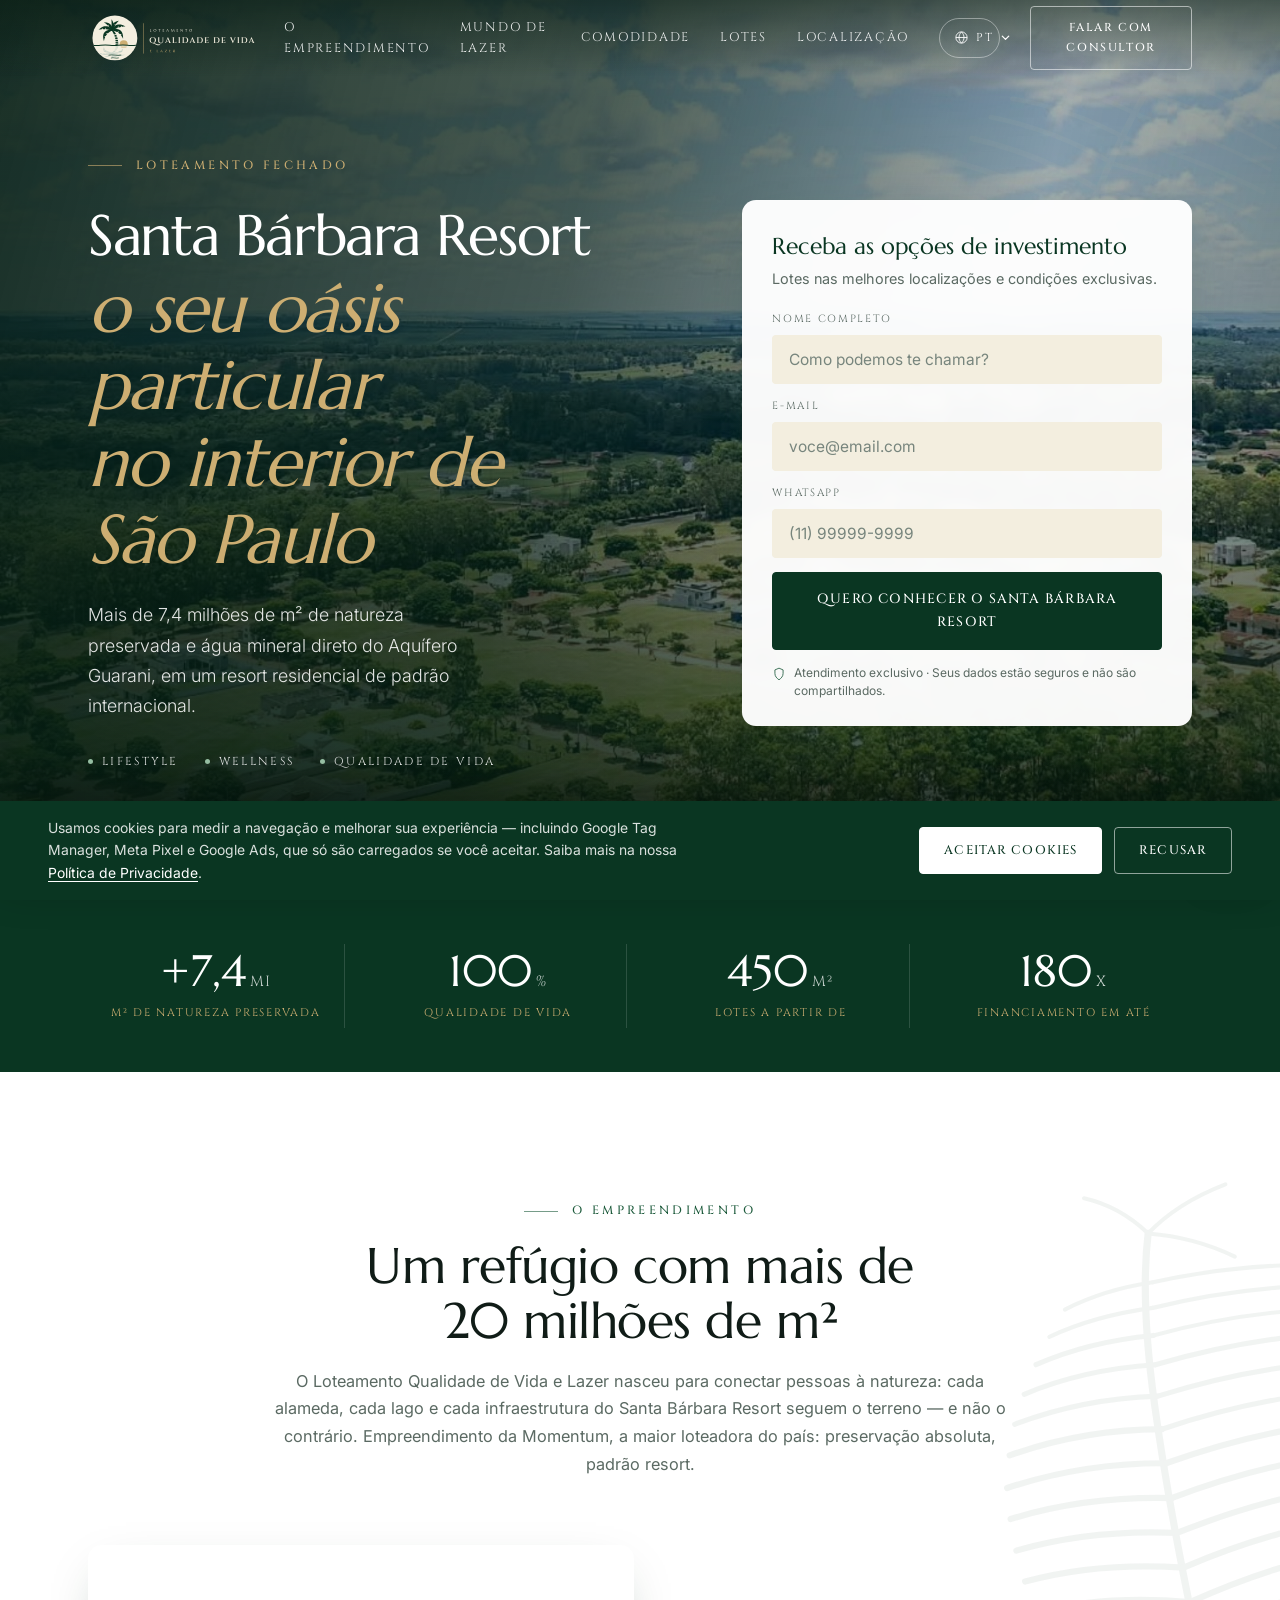
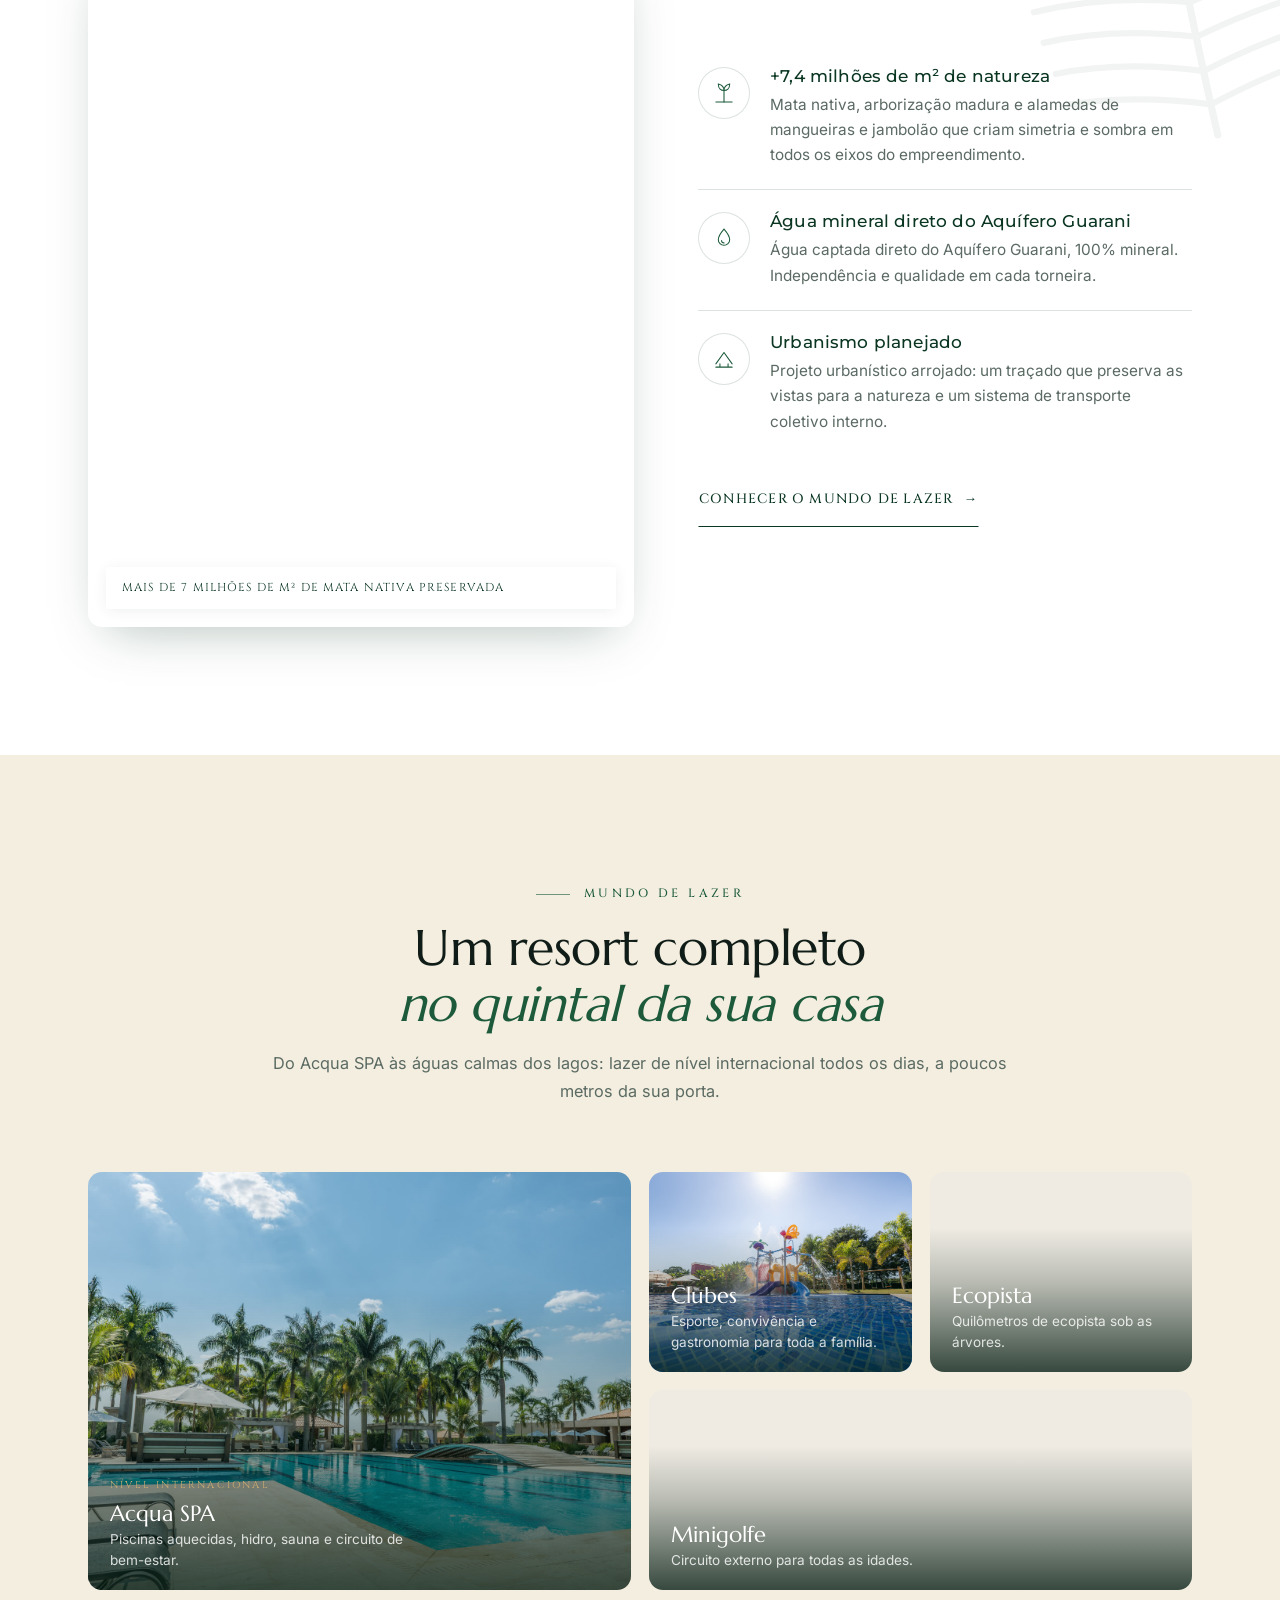
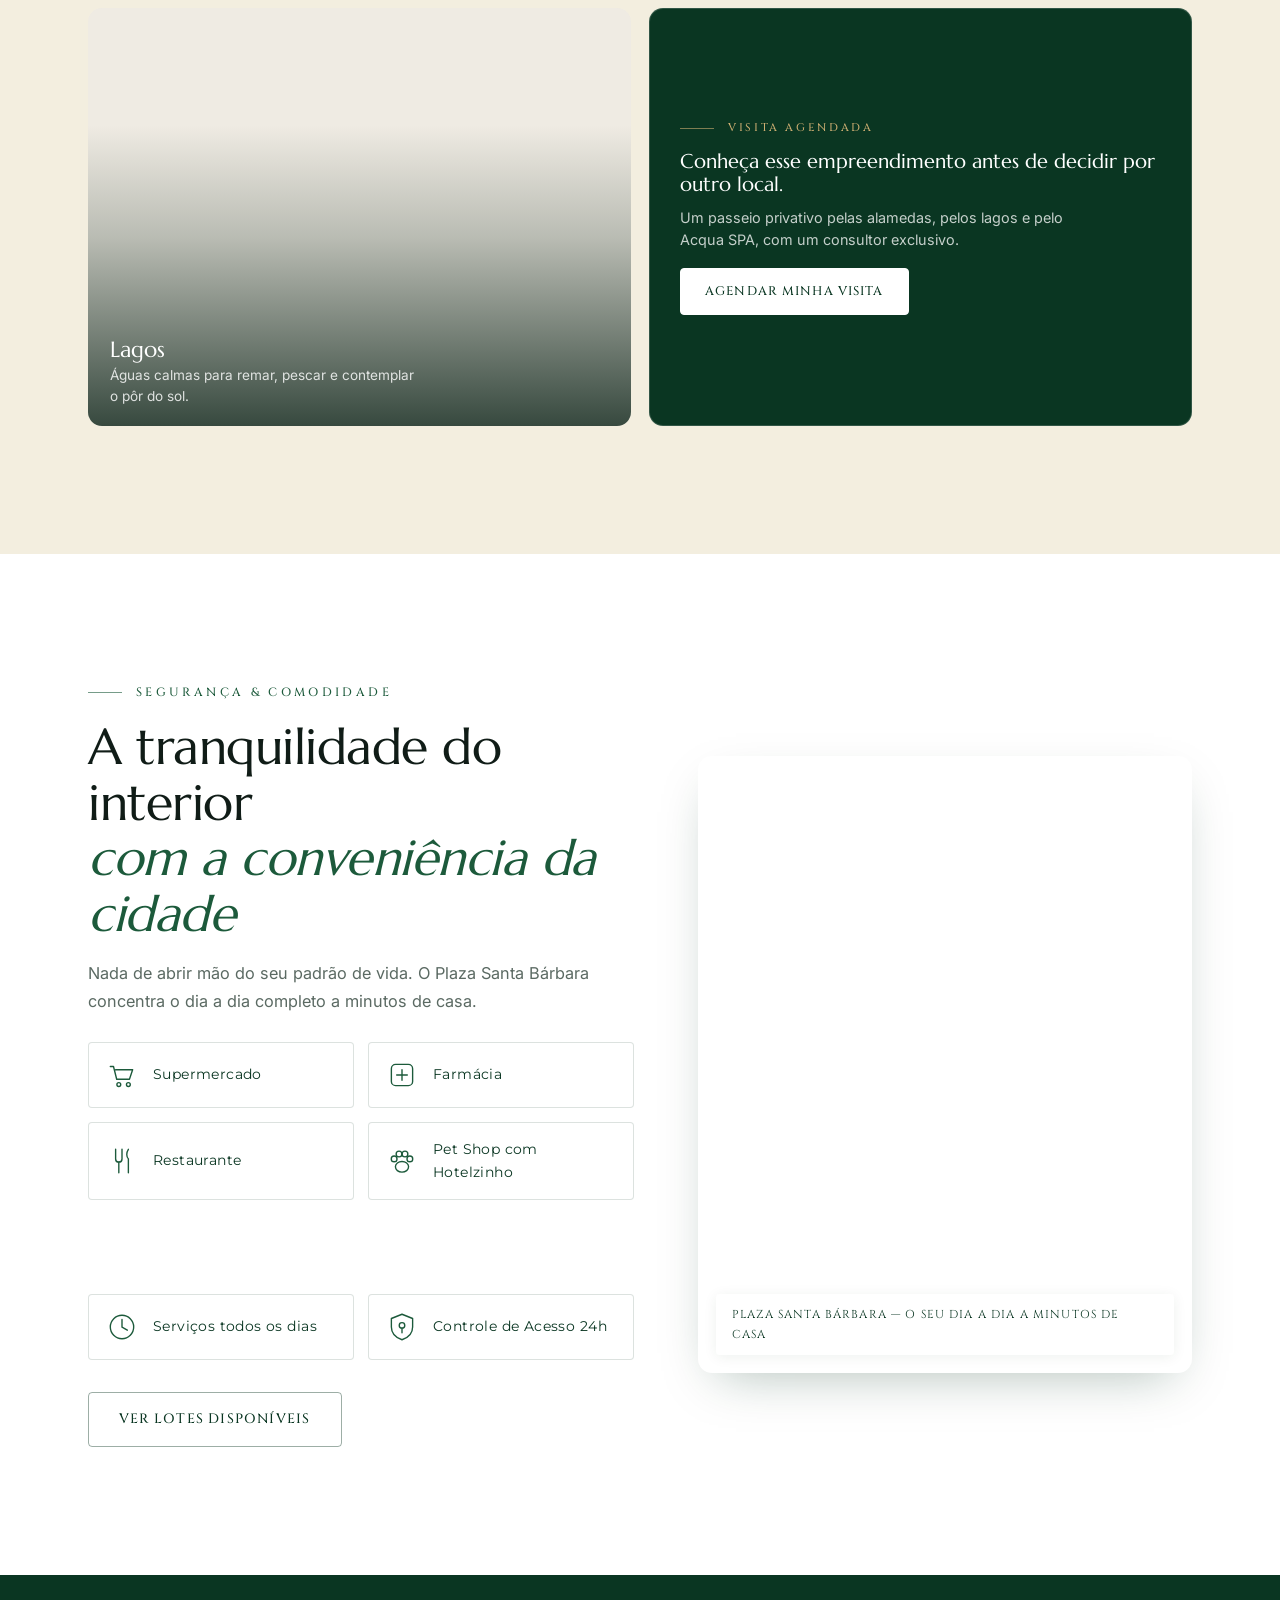
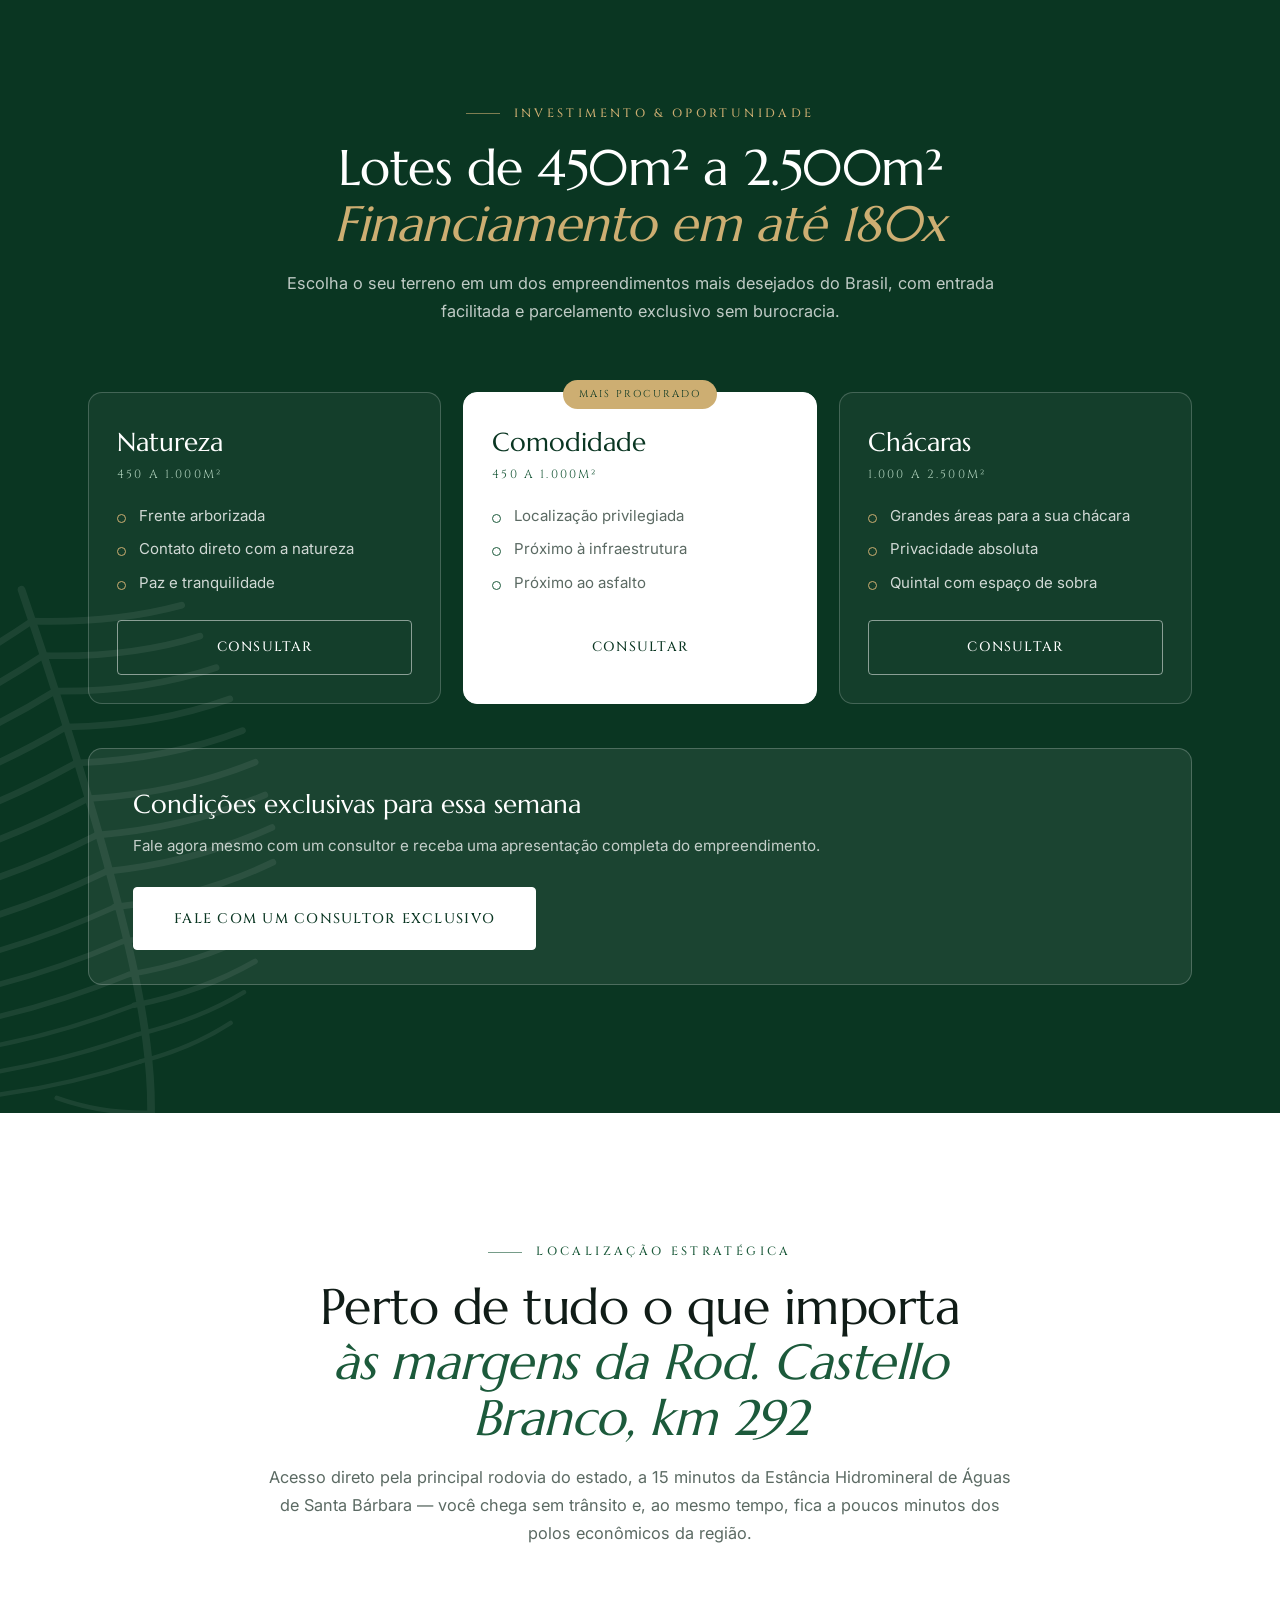
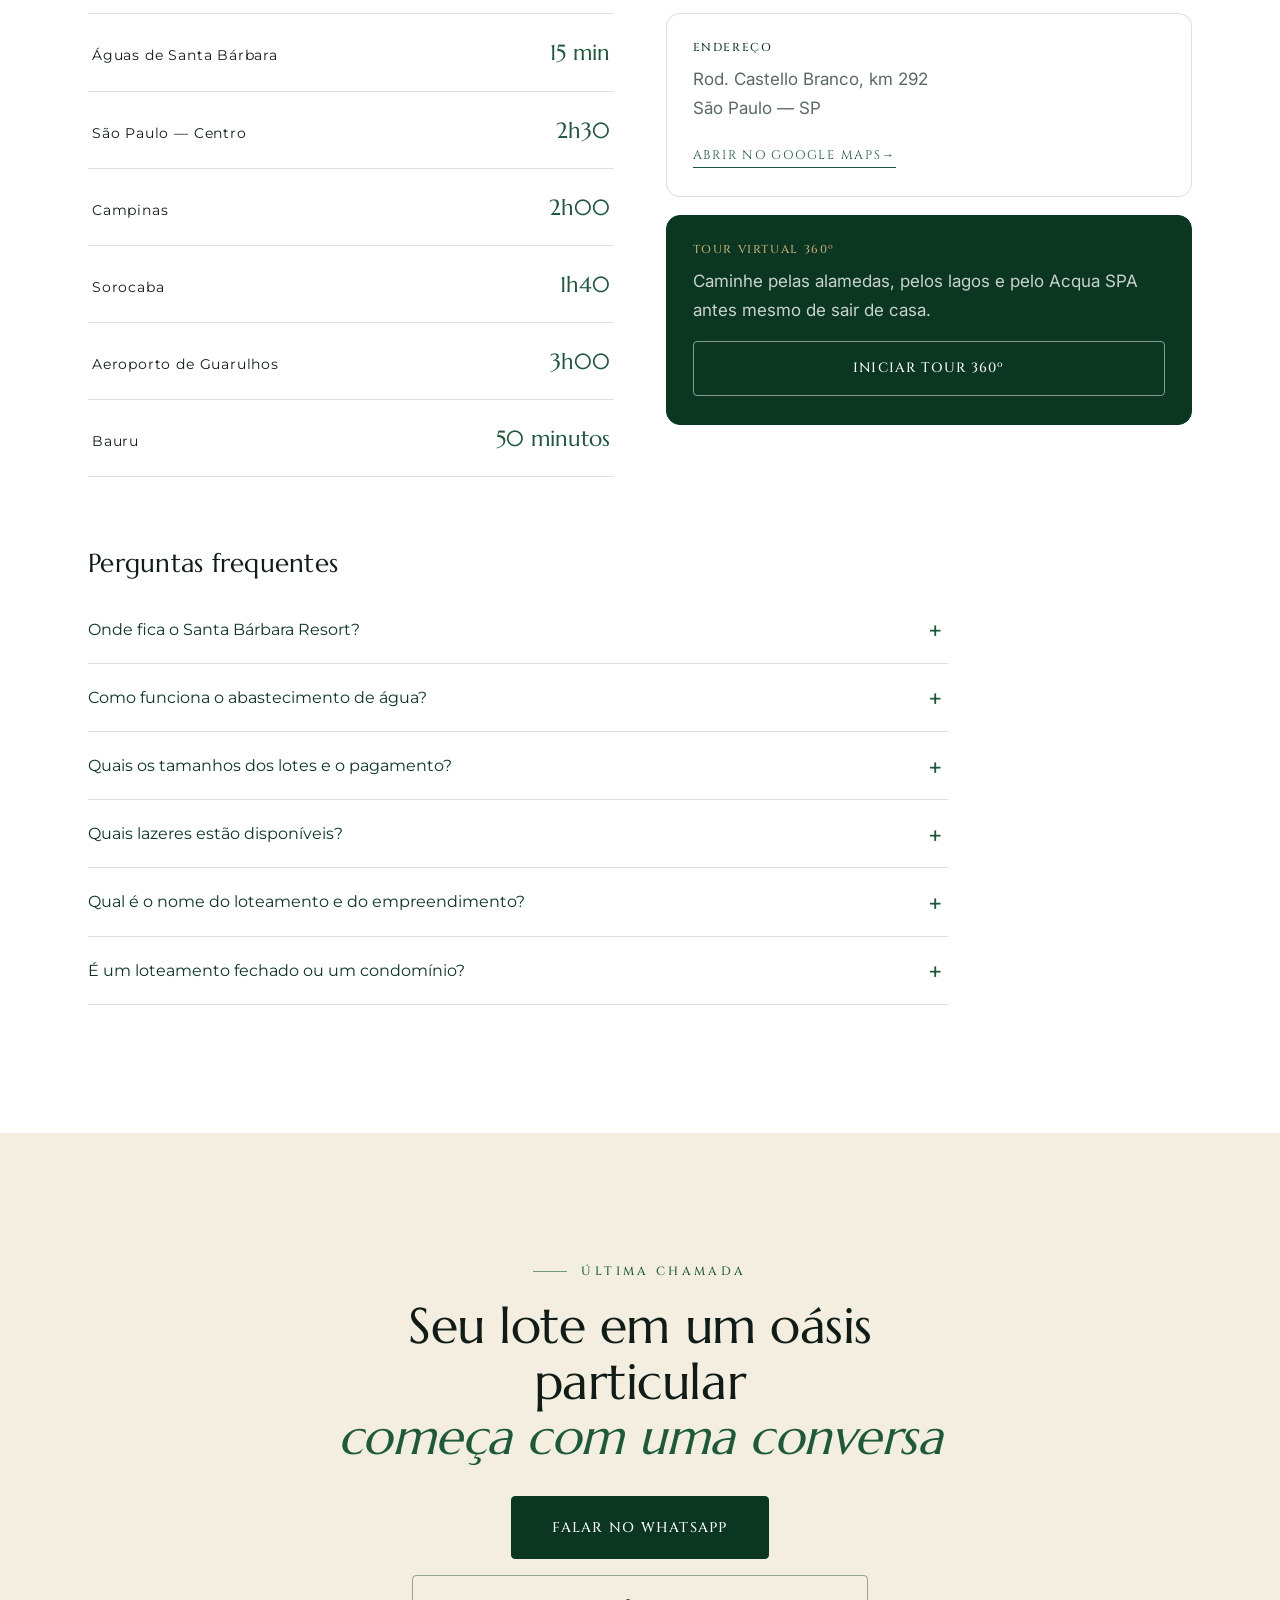
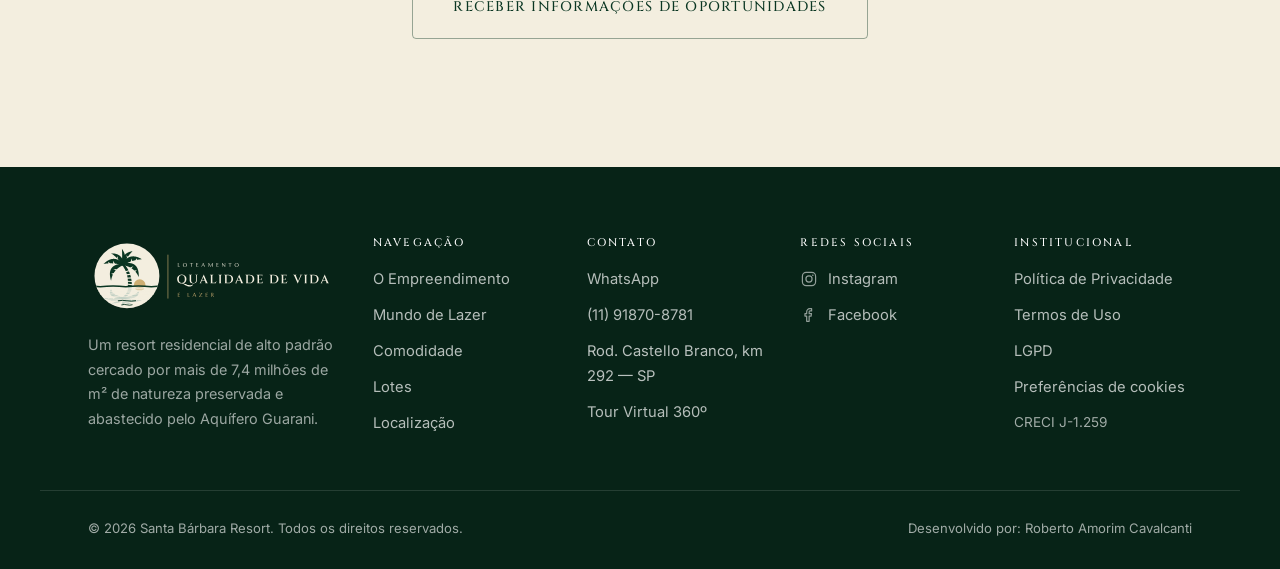
==== commit 1dc0bd72: "brand: logos maiores — header 54px (48/40/34 nos breakpoints), rodape 340px, paginas legais 48px; CS" ====
--- a/index.html
+++ b/index.html
@@ -34,7 +34,7 @@
       href="assets/img/fotos/hero-poster.jpg"
       fetchpriority="high">
 <link href="https://fonts.googleapis.com/css2?family=Cinzel:wght@400;500;600&family=Inter:wght@300;400;500&family=Marcellus&family=Montserrat:wght@300;400;500;600&family=Tajawal:wght@400;500;700&display=swap" rel="stylesheet">
-<link rel="stylesheet" href="assets/css/styles.css?v=20261109a">
+<link rel="stylesheet" href="assets/css/styles.css?v=20261109b">
 <noscript><style>.reveal{opacity:1;transform:none}</style></noscript>
 
 <script type="application/ld+json">
--- a/assets/css/styles.css
+++ b/assets/css/styles.css
@@ -141,7 +141,7 @@
 .header-inner{display:flex;align-items:center;justify-content:space-between;gap:24px}
 
 .brand{display:flex;align-items:center;color:#fff;flex:0 0 auto}
-.brand-logo{display:block;width:auto;height:44px;max-width:none}
+.brand-logo{display:block;width:auto;height:54px;max-width:none}
 /* Kit de marca: sobre o hero/menu aberto → versão negativa (creme); header sólido → cores */
 .brand-logo--solid{display:none}
 .site-header.is-solid .brand-logo--over,.nav-open .brand-logo--over{display:none}
@@ -442,7 +442,7 @@
   display:grid;grid-template-columns:1.4fr repeat(4,1fr);gap:36px;
   padding-bottom:44px;border-bottom:1px solid rgba(255,255,255,.12);
 }
-.footer-brand .footer-logo{display:block;width:min(260px,78%);height:auto;margin-bottom:18px}
+.footer-brand .footer-logo{display:block;width:min(340px,100%);height:auto;margin-bottom:18px}
 .footer-brand p{max-width:34ch;color:rgba(255,255,255,.6);font-size:.9rem}
 .footer-col{display:flex;flex-direction:column;gap:11px}
 .footer-col h3{
@@ -488,7 +488,7 @@
   display:flex;align-items:center;justify-content:space-between;gap:20px;
   min-height:var(--header-h);
 }
-.legal-top .brand-logo{height:40px;width:auto}
+.legal-top .brand-logo{height:48px;width:auto}
 .legal{padding:clamp(48px,7vw,88px) 0 0}
 .legal-wrap{max-width:820px}
 .legal-title{font-family:var(--font-display);font-size:clamp(2rem,4.6vw,3rem);margin-bottom:12px}
@@ -525,7 +525,7 @@
   margin-top:48px;padding-top:26px;border-top:1px solid var(--line);
 }
 @media (max-width:620px){
-  .legal-top .brand-logo{height:34px}
+  .legal-top .brand-logo{height:40px}
   .legal-top .btn{padding:10px 16px;font-size:11.5px}
 }
 
@@ -622,12 +622,13 @@
 @media (max-width:1080px){
   .nav{gap:22px}
   .nav a{font-size:11.5px;letter-spacing:.1em}
+  .brand-logo{height:48px}
 }
 
 @media (max-width:940px){
   :root{--header-h:66px}
   .nav-toggle{display:block}
-  .brand-logo{height:36px}
+  .brand-logo{height:40px}
   /* Painel rolável e alinhado ao topo: com justify-content:center o conteúdo
      que excede a altura da tela ficava cortado fora do topo, sem como rolar. */
   .nav{
@@ -679,7 +680,7 @@
 
 @media (max-width:620px){
   body{font-size:16px}
-  .brand-logo{height:30px}
+  .brand-logo{height:34px}
   h1{font-size:clamp(2.05rem,8.6vw,2.7rem)}
   h2{font-size:clamp(1.65rem,7vw,2.2rem)}
   .hero{padding-bottom:118px}
